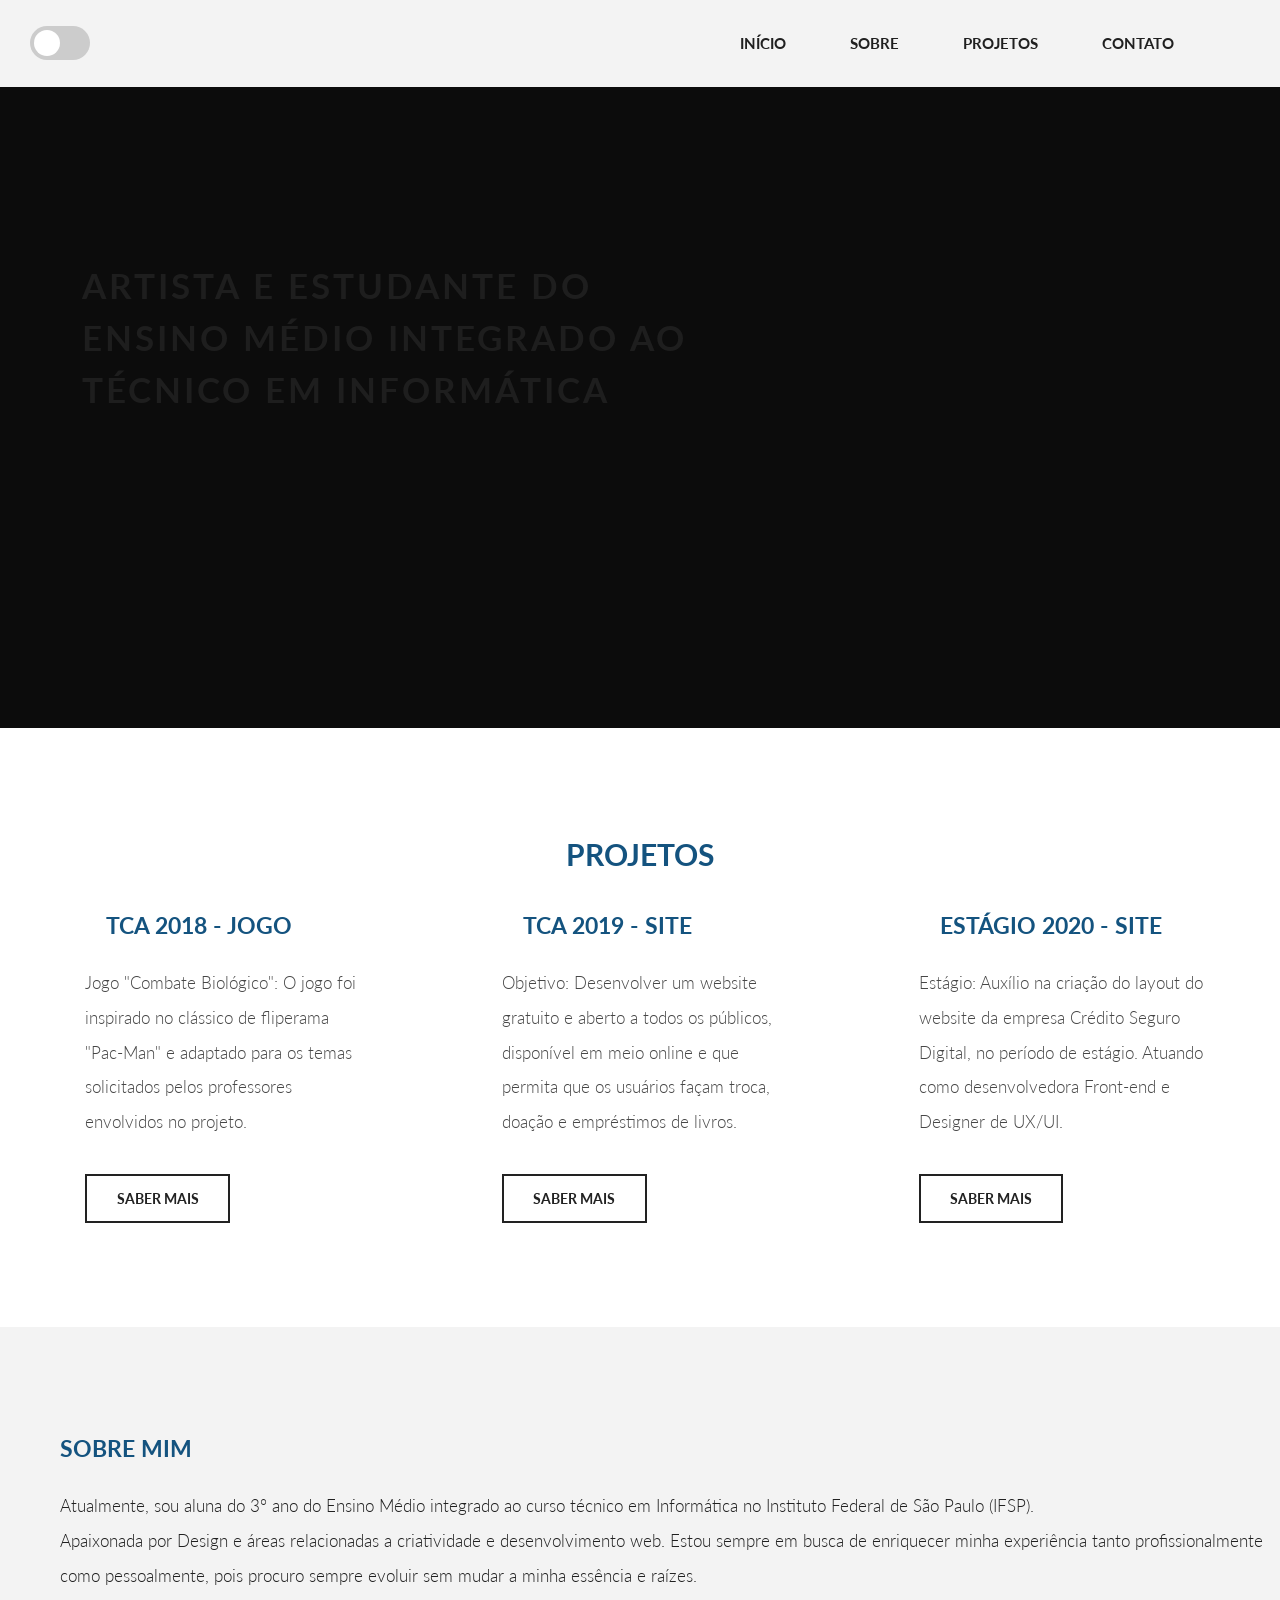
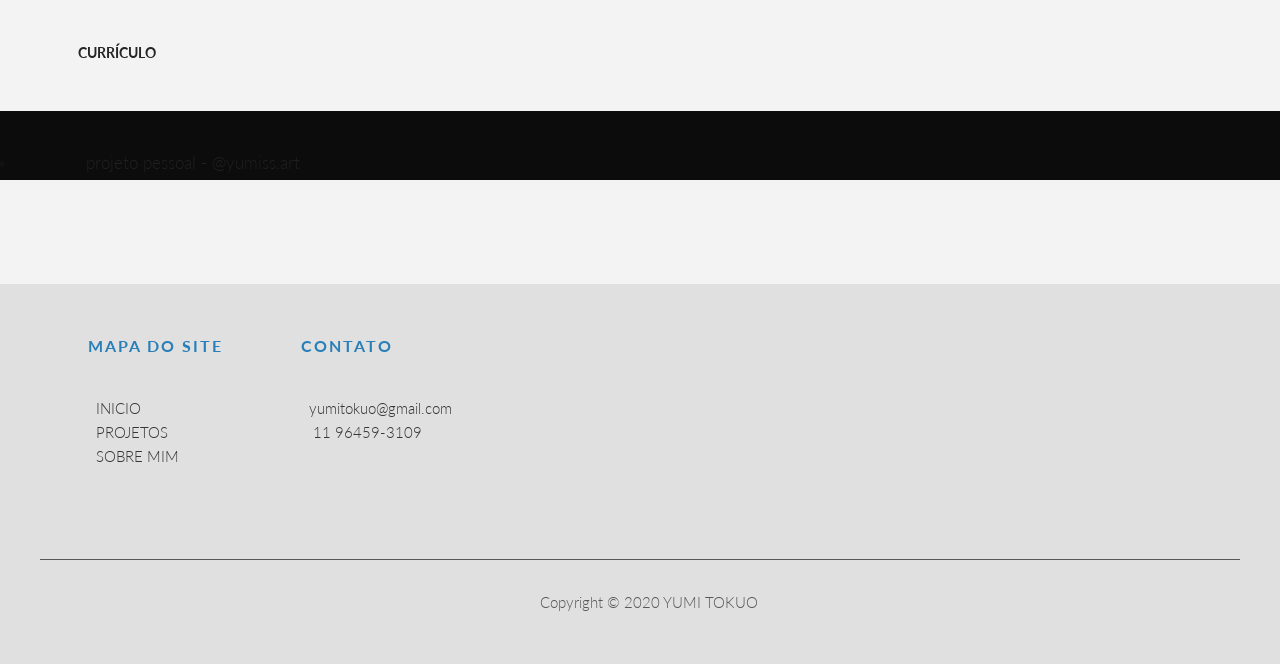
==== index.html @ c89ab657 "teste imagem" ====
<!DOCTYPE HTML>
<html lang>
	<head>
		<title>Projeto Pessoal - Yumi Scheiblich</title>
		<meta charset="utf-8" />
		<link rel="stylesheet" href="assets/css/main.css" />
	</head>

	<body>
		<header id="header">
			<div class="inner" >	
				<nav id="nav">
					<a class="page-scroll" href="index.html">Início</a>
					<a class="page-scroll" href="#sobremim">Sobre</a>
					<a class="page-scroll" href="#projetos">Projetos</a>
					<a class="page-scroll" href="#container">Contato</a>
					<label class="switch">
						<input type="checkbox" onclick="toggleTheme()">
						<span class="slider round"></span>
					</label>
				</nav>
			</div>
		</header>

		<a href="#menu" class="navPanelToggle"><span class="fa fa-bars"></span></a>

		<section id="banner" class="inner">
			<h1>ARTISTA E ESTUDANTE DO <br />
				ENSINO MÉDIO INTEGRADO AO<br />
				TÉCNICO EM INFORMÁTICA</h1> <br><br><br><br>
		</section>

		<section id="projetos">
			<h2> projetos </h2>
			<div class="inner">
				<article>
					<header>
						<h3>TCA 2018 - jogo</h3>
					</header>
					<p>Jogo "Combate Biológico": O jogo foi inspirado no clássico de fliperama "Pac-Man" e adaptado para os temas solicitados pelos professores envolvidos no projeto.</p>
					<ul class="actions">
						<li><a href="jogo.html" class="button alt">saber mais</a></li>
					</ul>
				</article>
				<article>
					<header>
						<h3>TCA 2019 - Site</h3>
					</header>
					<p>Objetivo: Desenvolver um website gratuito e aberto a todos os públicos, disponível em meio online e que permita que os usuários façam troca, doação e empréstimos de livros.</p>
					<ul class="actions">
						<li><a href="site_livro.html" class="button alt">saber mais</a></li>
					</ul>
				</article>
				<article>
					<header>
						<h3>Estágio 2020 - Site</h3>
					</header>
					<p>Estágio: Auxílio na criação do layout do website da empresa Crédito Seguro Digital, no período de estágio. Atuando como desenvolvedora Front-end e Designer de UX/UI. </p>
					<ul class="actions">
						<li><a href="site_estagio.html" class="button alt">saber mais</a></li>
					</ul>
				</article>
			</div>
		</section>

		<section id="sobremim">
			<header>
				<h3>sobre mim</h3>
			</header>
				<article class="alt">
				<p>Atualmente, sou aluna do 3° ano do Ensino Médio integrado ao curso técnico em Informática no Instituto Federal de São Paulo (IFSP).</br>
				Apaixonada por Design e áreas relacionadas a criatividade e desenvolvimento web. Estou sempre em busca de enriquecer minha experiência tanto profissionalmente como pessoalmente, pois procuro sempre evoluir sem mudar a minha essência e raízes. </p>
				<ul class="actions">
					<li><a href="assets/CV_Yumi _Tokuo.pdf" download="CV_Yumi_Tokuo.pdf" class="button icon fa-download" target="_blank">currículo</a></li>
				</ul>
				<ul id="yumiss"> <br>
				    <li><p>projeto pessoal - @yumiss.art</p></li>
				</ul>
			</article>
		</section>

		<footer class="site-footer">
			<nav class="container">
				<div class="row">	  
					<nav class="col-xs-6 col-md-3">
						<h6>mapa do site</h6>
						<ul class="footer-links">
							<li><a href="index.html">INICIO</a></li>
							<li><a href="index.html/#projetos">PROJETOS</a></li>
							<li><a href="index.html/#sobremim">SOBRE MIM</a></li>
						</ul>
					</nav>
					<nav class="col-xs-6 col-md-3">
						<h6>contato</h6>
						<ul class="footer-links">
							<li><a href="mailto:yumitokuo@gmail.com">yumitokuo@gmail.com</a></li>
							<li><p href="tel:+55-11-96459-3109" class="phone">11 96459-3109</p></li>
						</ul>
					</nav>
					<nav class="col-md-4 col-sm-6 col-xs-12">
							<ul class="social-icons">
							<li><a class="facebook" href="https://www.facebook.com/Bunnie.senpai"><i class="fa fa-facebook"></i></a></li> <br>
							<li><a class="twitter" href="https://twitter.com/fire_turtlee"><i class="fa fa-twitter"></i></a></li> <br>
							<li><a class="instagram" href="https://www.instagram.com/yubss/"><i class="fa fa-instagram"></i></a></li> <br>
							<li><a class="linkedin" href="https://www.linkedin.com/in/yumi-tokuo-a1303b1a1/"><i class="fa fa-linkedin"></i></a></li>  
							</ul>
					</nav>
				</div>
				<hr>
				<p class="copyright-text">Copyright &copy; 2020 YUMI TOKUO</p>
			</nav>
			</footer>
			<script src="assets/js/main.js"></script>
			<script src="assets/js/checkbox.js"></script>
    </body>
</html>
---- assets/css/main.css ----
@import url(font-awesome.min.css);
@import url("https://fonts.googleapis.com/css?family=Lato:300,400,700|Pacifico");

	html, body, div, span, h1, h2, h3, p, figure, figcaption, footer, header, menu, nav, section {
		margin: 0;
		padding: 0;
		border: 0;
		font-size: 100%;
		font: inherit;
		vertical-align: baseline;
	}

	body {
		line-height: 1;
	}

	body {
		-webkit-text-size-adjust: none;
	}

	.container {
		margin-left: auto;
		margin-right: auto;
	}

	.container.\37 5\25 {
		width: 60em;
	}

	.container.\35 0\25 {
		width: 40em;
	}

	.container.\32 5\25 {
		width: 20em;
	}

	.container {
		width: 80em;
	}

	.row {
		border-bottom: solid 1px transparent;
		-moz-box-sizing: border-box;
		-webkit-box-sizing: border-box;
		box-sizing: border-box;
	}

	.row > * {
		float: left;
		-moz-box-sizing: border-box;
		-webkit-box-sizing: border-box;
		box-sizing: border-box;
	}

	.row:after, .row:before {
		content: '';
		display: block;
		clear: both;
		height: 0;
	}

	.row.\30 \25 > * {
		padding: 0 0 0 0em;
	}

	.row.\30 \25 {
		margin: 0 0 -1px 0em;
	}

	.row.uniform.\30 \25 > * {
		padding: 0em 0 0 0em;
	}

	.row.uniform.\30 \25 {
		margin: 0em 0 -1px 0em;
	}

	.row > * {
		padding: 0 0 0 2em;
	}

	.row {
		margin: 0 0 -1px -2em;
	}

	.row.uniform > * {
		padding: 2em 0 0 2em;
	}

	.row.uniform {
		margin: -2em 0 -1px -2em;
	}

	.row.\32 00\25 > * {
		padding: 0 0 0 4em;
	}

	.row.\32 00\25 {
		margin: 0 0 -1px -4em;
	}

	.row.uniform.\32 00\25 > * {
		padding: 4em 0 0 4em;
	}

	.row.uniform.\32 00\25 {
		margin: -4em 0 -1px -4em;
	}

	.row.\31 50\25 > * {
		padding: 0 0 0 3em;
	}

	.row.\31 50\25 {
		margin: 0 0 -1px -3em;
	}

	.row.uniform.\31 50\25 > * {
		padding: 3em 0 0 3em;
	}

	.row.uniform.\31 50\25 {
		margin: -3em 0 -1px -3em;
	}

	.row.\35 0\25 > * {
		padding: 0 0 0 1em;
	}

	.row.\35 0\25 {
		margin: 0 0 -1px -1em;
	}

	.row.uniform.\35 0\25 > * {
		padding: 1em 0 0 1em;
	}

	.row.uniform.\35 0\25 {
		margin: -1em 0 -1px -1em;
	}

	.row.\32 5\25 > * {
		padding: 0 0 0 0.5em;
	}

	.row.\32 5\25 {
		margin: 0 0 -1px -0.5em;
	}

	.row.uniform.\32 5\25 > * {
		padding: 0.5em 0 0 0.5em;
	}

	.row.uniform.\32 5\25 {
		margin: -0.5em 0 -1px -0.5em;
	}

	body {
		background: #fff;
	}

	body {
		background-color: #fff;
		color: #111111;
	}

	body, input, select, textarea {
		font-family: "Lato", sans-serif;
		font-size: 15pt;
		font-weight: 300;
		line-height: 2;
	}

		@media screen and (max-width: 1680px) {

			body, input, select, textarea {
				font-size: 13pt;
			}

		}

	a {
		-moz-transition: color 0.2s ease-in-out;
		-webkit-transition: color 0.2s ease-in-out;
		-ms-transition: color 0.2s ease-in-out;
		transition: color 0.2s ease-in-out;
		text-decoration: none;
	}

		a:hover {
			text-decoration: underline;
		}

	p {
		margin: 0 0 2em 0;
		margin-left: 3%;
	}

	h1, h2, h3 {
		font-weight: 700;
		line-height: 1.5;
		margin: 0 0 1em 0;
		text-transform: uppercase;
	}

		h1 a, h2 a, h3 a {
			color: inherit;
			text-decoration: none;
		}

	h1 {
		font-size: 2em;
		margin: 0 0 0.25em 0;
	}

	h2 {
		font-size: 1.75em;
		text-align: center;
	}

	h3 {
		font-size: 1.35em;
		margin-left: 10%;
	}

	hr {
		border: 0;
		border-bottom: solid 1px;
		margin: 2em 0;
	}

		hr.major {
			margin: 3em 0;
		}

	h1{
		color: rgba(31, 31, 31, 0.979);
	}

	h2, h3{
		color: rgba(15, 80, 124, 0.979);
	}

	.switch {
		position: fixed;
		display: inline-block;
		width: 60px;
		height: 34px;
		cursor: default;
		left: 30px;
		margin-top: 26px;
		line-height: 5em;
		text-align: right;
		top: 0;
		z-index: 10001;
	  }
	  
	  .switch input { 
		opacity: 0;
		width: 0;
		height: 0;
	  }
	  
	  .slider {
		position: absolute;
		cursor: pointer;
		top: 0;
		left: 0;
		right: 0;
		bottom: 0;
		background-color: #ccc;
		-webkit-transition: .4s;
		transition: .4s;
	  }
	  
	  .slider:before {
		position: absolute;
		content: "";
		height: 26px;
		width: 26px;
		left: 4px;
		bottom: 4px;
		background-color: white;
		-webkit-transition: .4s;
		transition: .4s;
	  }
	  
	  input:checked + .slider {
		background-color: #2f4252!important;
	  }
	  
	  input:focus + .slider {
		box-shadow: 0 0 1px #2f4252!important;
	  }
	  
	  input:checked + .slider:before {
		-webkit-transform: translateX(26px);
		-ms-transform: translateX(26px);
		transform: translateX(26px);
	  }
	  
	  /* Rounded sliders */
	  .slider.round {
		border-radius: 34px;
	  }
	  
	  .slider.round:before {
		border-radius: 50%;
	  }

	input[type="submit"],
	input[type="reset"],
	input[type="button"],
	button,
	.button {
		-moz-appearance: none;
		-webkit-appearance: none;
		-ms-appearance: none;
		appearance: none;
		-moz-transition: background-color 0.2s ease-in-out, color 0.2s ease-in-out;
		-webkit-transition: background-color 0.2s ease-in-out, color 0.2s ease-in-out;
		-ms-transition: background-color 0.2s ease-in-out, color 0.2s ease-in-out;
		transition: background-color 0.2s ease-in-out, color 0.2s ease-in-out;
		border-radius: 0;
		border: 0;
		cursor: pointer;
		display: inline-block;
		font-size: .8em;
		font-weight: 700;
		height: 3.5em;
		line-height: 3.65em;
		padding: 0 2.25em;
		text-align: center;
		text-decoration: none;
		text-transform: uppercase;
		white-space: nowrap;
	}

	input[type="submit"],
	input[type="reset"],
	input[type="button"],
	button,
	.button {
		background-color: #f3f3f3;
		color: #252525 !important;
	}

		input[type="submit"].alt,
		input[type="reset"].alt,
		input[type="button"].alt,
		button.alt,
		.button.alt {
			background-color: transparent;
			box-shadow: inset 0 0 0 2px #222222;
			color: #222222 !important;
		}

	.icon {
		text-decoration: none;
		border-bottom: none;
		position: relative;
		margin-left: 3%;
	}

		.icon:before {
			-moz-osx-font-smoothing: grayscale;
			-webkit-font-smoothing: antialiased;
			font-family: FontAwesome;
			font-style: normal;
			font-weight: normal;
			text-transform: none !important;
		}

		.icon > .label {
			display: none;
		}

	.image {
		border-radius: 0;
		border: 0;
		display: inline-block;
		position: relative;
	}

		.image img {
			border-radius: 0;
			display: block;
		}

		.image.fit {
			display: block;
			margin: 0 0 2em 0;
			width: 100%;
		}

			.image.fit img {
				width: 100%;
			}

		.image.main {
			display: block;
			margin: 0 0 3em 0;
			width: 100%;
		}

			.image.main img {
				width: 100%;
			}

	ul {
		list-style: disc;
		margin: 0 0 2em 0;
		padding-left: 1em;
	}

		ul li {
			padding-left: 0.5em;
		}

		ul.icons {
			cursor: default;
			list-style: none;
			padding-left: 0;
		}

		ul.actions {
			cursor: default;
			list-style: none;
			padding-left: 0;
		}

	section .inner {
		max-width: 65em;
		width: calc(100% - 6em);
		margin: 0 auto;
	}

	body {
		position: relative;
		padding-top: 5em;
	}

	#header {
		background: #f3f3f3;
		cursor: default;
		height: 5em;
		left: 0;
		line-height: 5em;
		position: fixed;
		text-align: right;
		top: 0;
		width: 100%;
		z-index: 10001;
	}

		#header .inner {
			max-width: 65em;
			width: calc(100% - 6em);
			margin: 0 auto;
			position: relative;
		}

		#header a {
			-moz-transition: color 0.2s ease-in-out;
			-webkit-transition: color 0.2s ease-in-out;
			-ms-transition: color 0.2s ease-in-out;
			transition: color 0.2s ease-in-out;
			display: inline-block;
			padding: 0 2em;
			color: #202020;
			text-decoration: none;
			text-transform: uppercase;
			font-weight: 700;
			font-size: .85em;
		}

			#header a:hover {
				color: rgba(36, 124, 184, 0.979);
			}

			#header a:last-child {
				padding-right: 0em;
			}

	.navPanelToggle {
		position: fixed;
		text-decoration: none;
		height: 4em;
		right: 3em;
		top: .75em;
		width: 4em;
		display: none;
		z-index: 10002;
	}

	#navPanel {
		-moz-transform: translatex(20em);
		-webkit-transform: translatex(20em);
		-ms-transform: translatex(20em);
		transform: translatex(20em);
		-moz-transition: -moz-transform 0.2s ease-in-out, visibility 0.2s ease-in-out;
		-webkit-transition: -webkit-transform 0.2s ease-in-out, visibility 0.2s ease-in-out;
		-ms-transition: -ms-transform 0.2s ease-in-out, visibility 0.2s ease-in-out;
		transition: transform 0.2s ease-in-out, visibility 0.2s ease-in-out;
		-webkit-overflow-scrolling: touch;
		visibility: hidden;
		overflow-y: auto;
		position: fixed;
		right: 0;
		top: 0;
		background: #1c1c1c;
		color: #fff;
		height: 100%;
		max-width: 80%;
		width: 20em;
		padding: 1.5em;
		text-transform: uppercase;
		z-index: 10003;
		display: none;
	}

	#banner {
		background-image: url("../../images/banner.png");
		background-color: #0c0c0c;
		background-size: cover;
		background-repeat: no-repeat;
		text-align: left;
		position: relative;
	}

		#banner h1 {
			font-size: 2em;
			margin: 0 0 1em 0;
			padding: 0;
			letter-spacing: 3px;
			font-weight: 700;
			margin-left: 82px;
		}

			#banner h1 span {
				font-weight: 400;
			}

		body.is-loading #banner:after {
			opacity: 1;
		}

		@media screen and (max-width: 1680px) {

			#banner {
				padding: 10em 0 8em 0;
			}

		}

	#main {
		padding: 4em 0 2em 0;
	}

	#one {
		padding: 6em 0 4em 0;
	}

	#sobremim {
		padding: 6em 0 4em 0;
		background:  #f3f3f3;
		background: -moz-linear-gradient(left, #f3f3f3 0%, #f3f3f3 50%, #f3f3f3 0%, #f3f3f3 100%);
		background: -webkit-linear-gradient(left, #f3f3f3 0%, #f3f3f3 50%, #f3f3f3 0%, #f3f3f3 100%);
		background: linear-gradient(to right, #f3f3f3 0%, #f3f3f3 50%, #f3f3f3 0%, #f3f3f3 100%);
		filter: progid:DXImageTransform.Microsoft.gradient( startColorstr='#f3f3f3', endColorstr='#f3f3f3',GradientType=1 );
	}

		#sobremim .inner {
			display: -ms-flexbox;
			display: -moz-flex;
			display: -webkit-flex;
			display: -ms-flex;
			display: flex;
			-moz-flex-direction: row;
			-webkit-flex-direction: row;
			-ms-flex-direction: row;
			flex-direction: row;
		}

		#sobremim h3{
			margin-left: 60px;
		}

			#sobremim .inner article {
				width: 50%;
			}

				#sobremim .inner article:first-child {
					padding-right: 6em;
				}

				#sobremim .inner article:last-child {
					padding-left: 6em;
				}

				#sobremim .inner {
					-moz-flex-direction: column;
					-webkit-flex-direction: column;
					-ms-flex-direction: column;
					flex-direction: column;
				}

					#sobremim .inner article {
						width: 100%;
					}

					#yumiss{
						background-image: url("../../images/yumissart.png");
						background-color: #0c0c0c;
					}

					#sobremim p{
						margin-left: 60px;
						color: #202020;
					}

						#sobremim .inner article:first-child {
							padding-right: 0;
							padding-bottom: 2em;
						}

						#sobremim .inner article:last-child {
							padding-left: 0;
							padding-top: 2em;
						}

	#projetos {
		padding: 6em 0 4em 0;
	}

		#projetos .inner {
			display: -ms-flexbox;
			display: -moz-flex;
			display: -webkit-flex;
			display: -ms-flex;
			display: flex;
			-moz-flex-direction: row;
			-webkit-flex-direction: row;
			-ms-flex-direction: row;
			flex-direction: row;
			-moz-justify-content: space-between;
			-webkit-justify-content: space-between;
			-ms-justify-content: space-between;
			justify-content: space-between;
			-ms-flex-pack: justify;
		}

			#projetos .inner article {
				width: 26%;
				display: block;
			}

				#projetos .inner article p {
					color: #474747;
				}

				#projetos .inner article .icon {
					color: #b3b3b3;
					font-size: 3em;
				}

.site-footer
{
  background-color: #e0e0e0;
  padding:45px 0 20px;
  font-size:15px;
  line-height:24px;
  color:#585858;
}
.site-footer hr.small
{
  margin:20px 0
}
.site-footer h6
{
  color:rgba(36, 124, 184, 0.979);
  font-size:16px;
  text-transform:uppercase;
  margin-top:5px;
  margin-left: 48px;
  letter-spacing:2px
}
.site-footer a
{
  color:#737373;
}
.footer-links
{
  padding-left:0;
  list-style:none
}
.footer-links li
{
  display:block;
  margin-left: 48px;
}
.footer-links a
{
  color:#363636;
}
.footer-links a:hover{
  color:rgba(36, 124, 184, 0.979);
}
.footer-links p
{
  color:#363636;
}
.footer-links a:hover{
	color:rgba(36, 124, 184, 0.979);
  }

.site-footer .social-icons a
{
  width:40px;
  height:40px;
  line-height:40px;
  position: right;
  margin-left:6px;
  margin-right:0;
  border-radius:100%;
  background-color:#e0e0e0;
}
.copyright-text
{
  margin-left: 500px;
}

.social-icons
{
  padding-left: 700px;
  margin-bottom:0;
  list-style:none
}
.social-icons li
{
  display:inline-block;
  margin-bottom:4px
}
.social-icons a{
  background-color: #e0e0e0;
  color:#535353;
  font-size:16px;
  display:inline-block;
  line-height:44px;
  width:44px;
  height:44px;
  text-align:center;
  margin-right:8px;
  border-radius:100%;
  -webkit-transition:all .2s linear;
  -o-transition:all .2s linear;
  transition:all .2s linear
}
.social-icons a.facebook:hover
{
  background-color: rgba(49, 138, 197, 0.979);
}
.social-icons a.twitter:hover
{
  background-color: rgba(49, 138, 197, 0.979);
}
.social-icons a.instagram:hover
{
  background-color: rgba(49, 138, 197, 0.979);
}
.social-icons a.linkedin:hover
{
  background-color: rgba(49, 138, 197, 0.979);
}
.foto_sem_mouse{
	width: 523;
	height: 294;
	transition: 0.3s;
}
.foto_com_mouse{
	width: 700;
	height: 450;
	transition: 0.3s;
}

#jogo p{
	color:#111111;
}

#site p{
	color:#111111;
}

#estagio p{
	color:#111111;
}
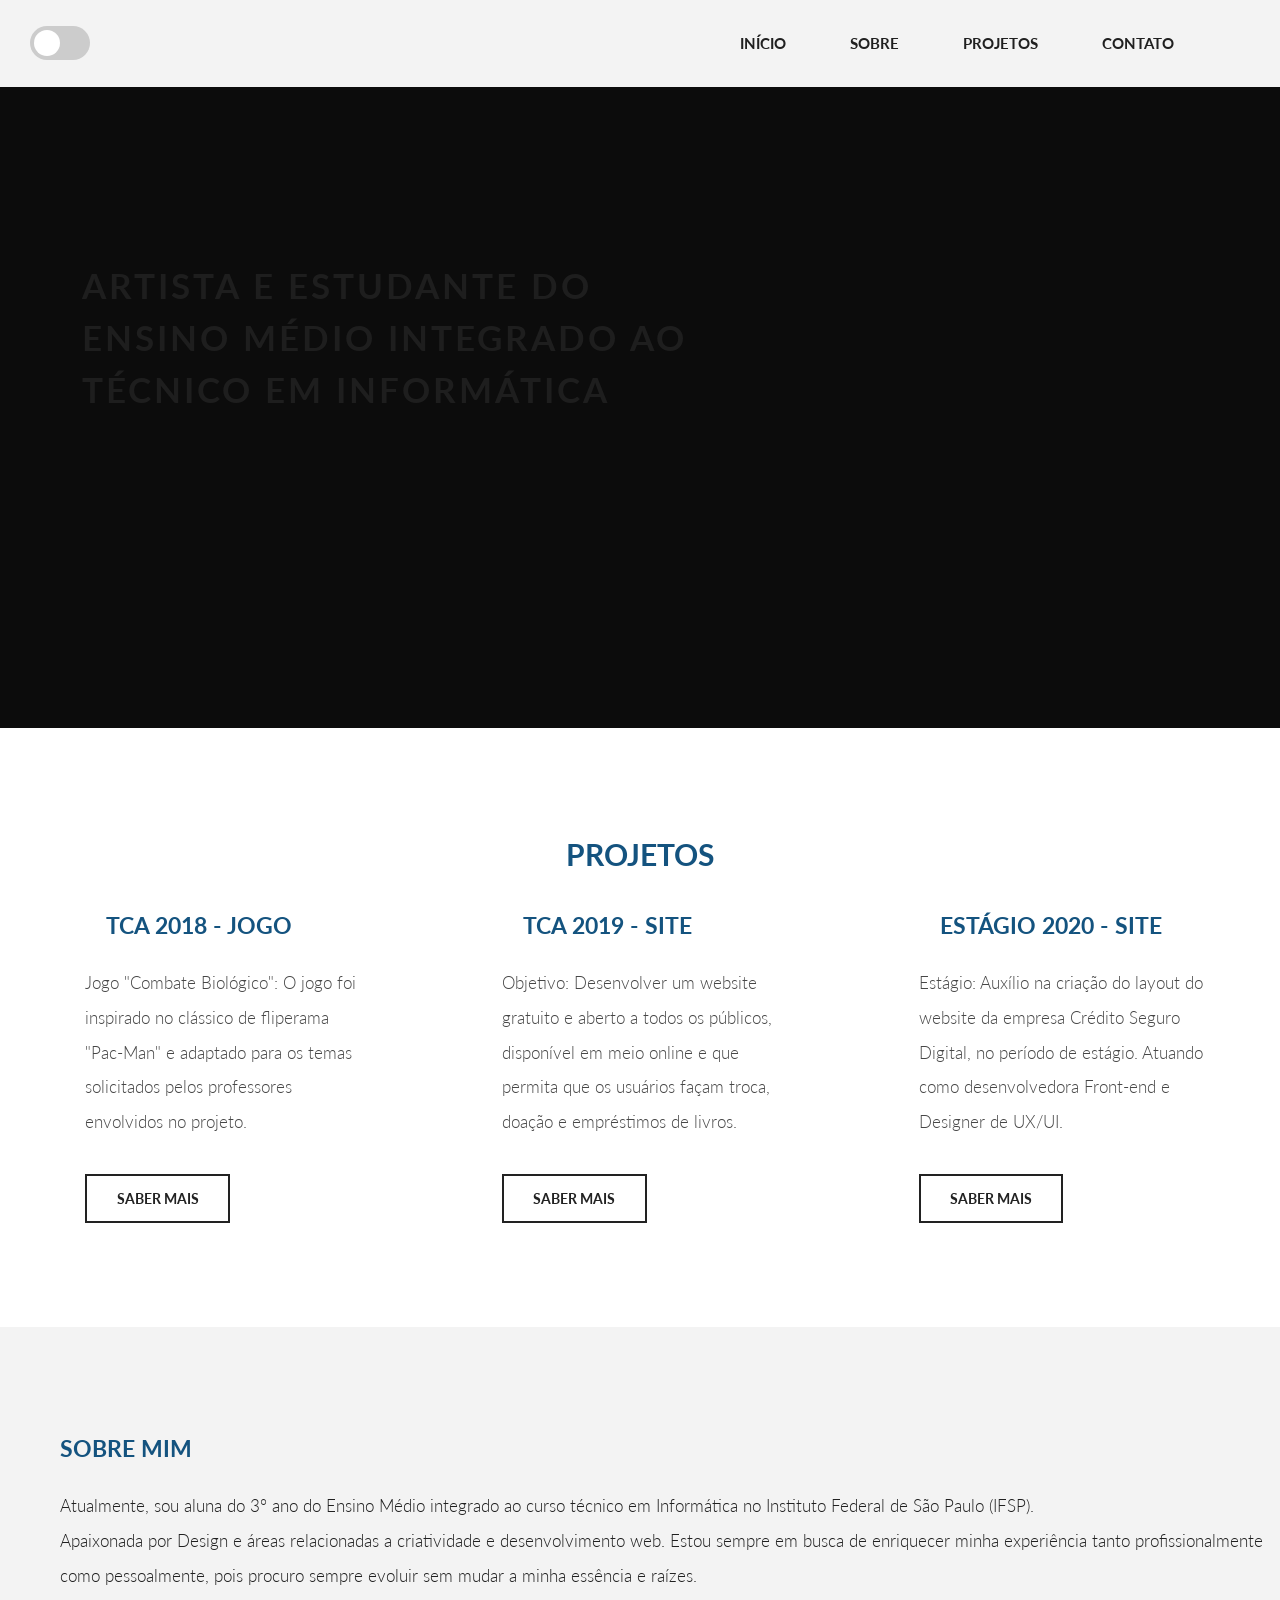
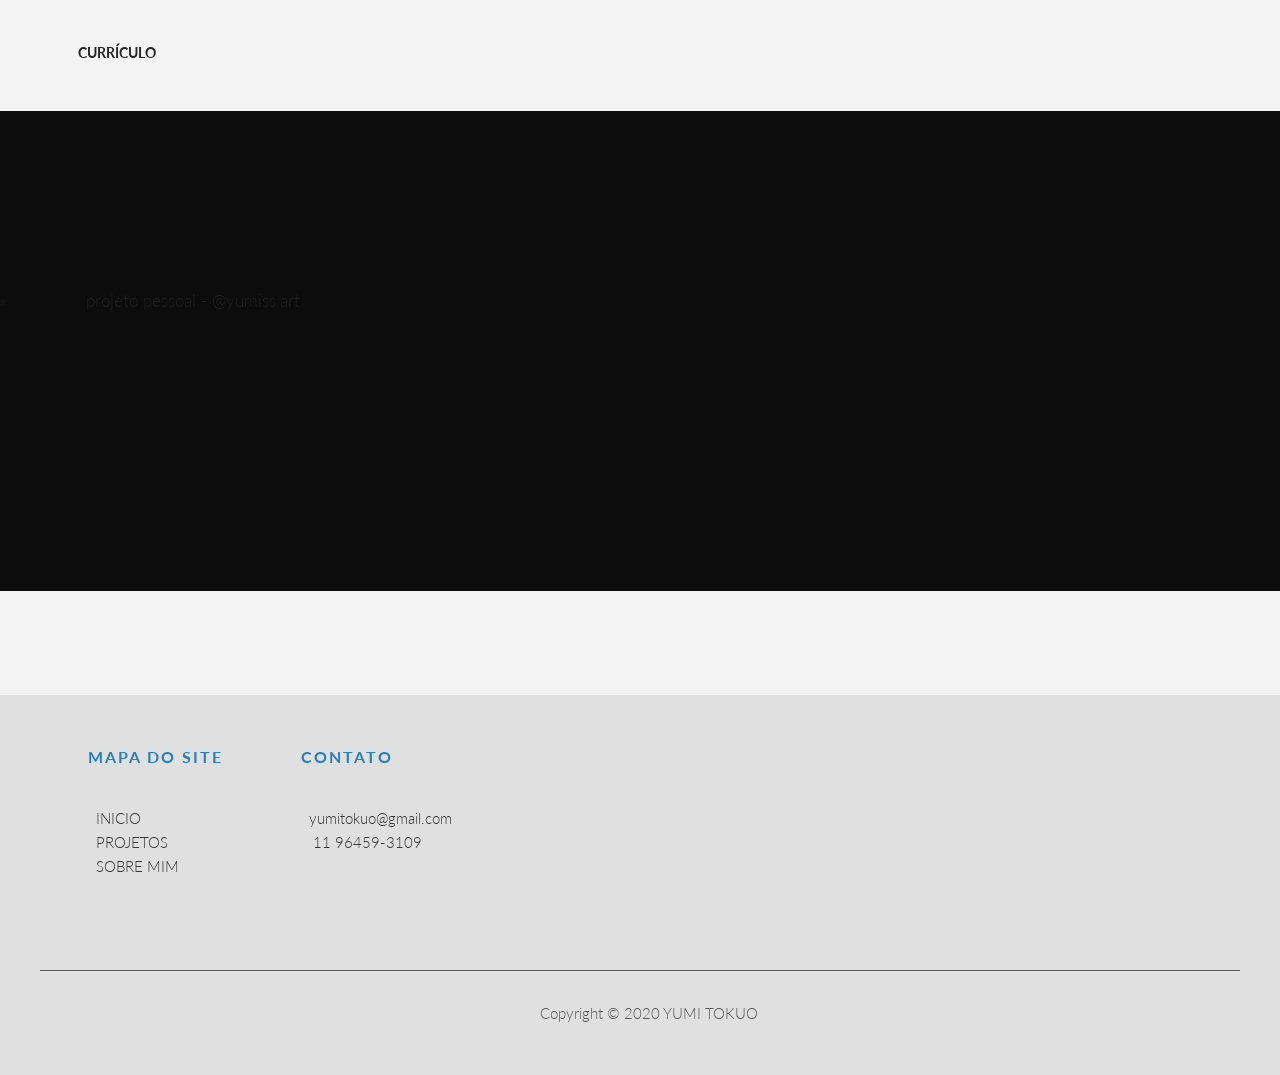
==== commit 7fb2daac: "teste" ====
--- a/index.html
+++ b/index.html
@@ -73,7 +73,7 @@
 				<ul class="actions">
 					<li><a href="assets/CV_Yumi _Tokuo.pdf" download="CV_Yumi_Tokuo.pdf" class="button icon fa-download" target="_blank">currículo</a></li>
 				</ul>
-				<ul id="yumiss"> <br>
+				<ul id="yumiss"> <br> <br> <br> <br> <br>
 				    <li><p>projeto pessoal - @yumiss.art</p></li>
 				</ul>
 			</article>
--- a/assets/css/main.css
+++ b/assets/css/main.css
@@ -613,6 +613,8 @@
 					#yumiss{
 						background-image: url("../../images/yumissart.png");
 						background-color: #0c0c0c;
+						width: 1355px;
+					    height: 480px;
 					}
 
 					#sobremim p{
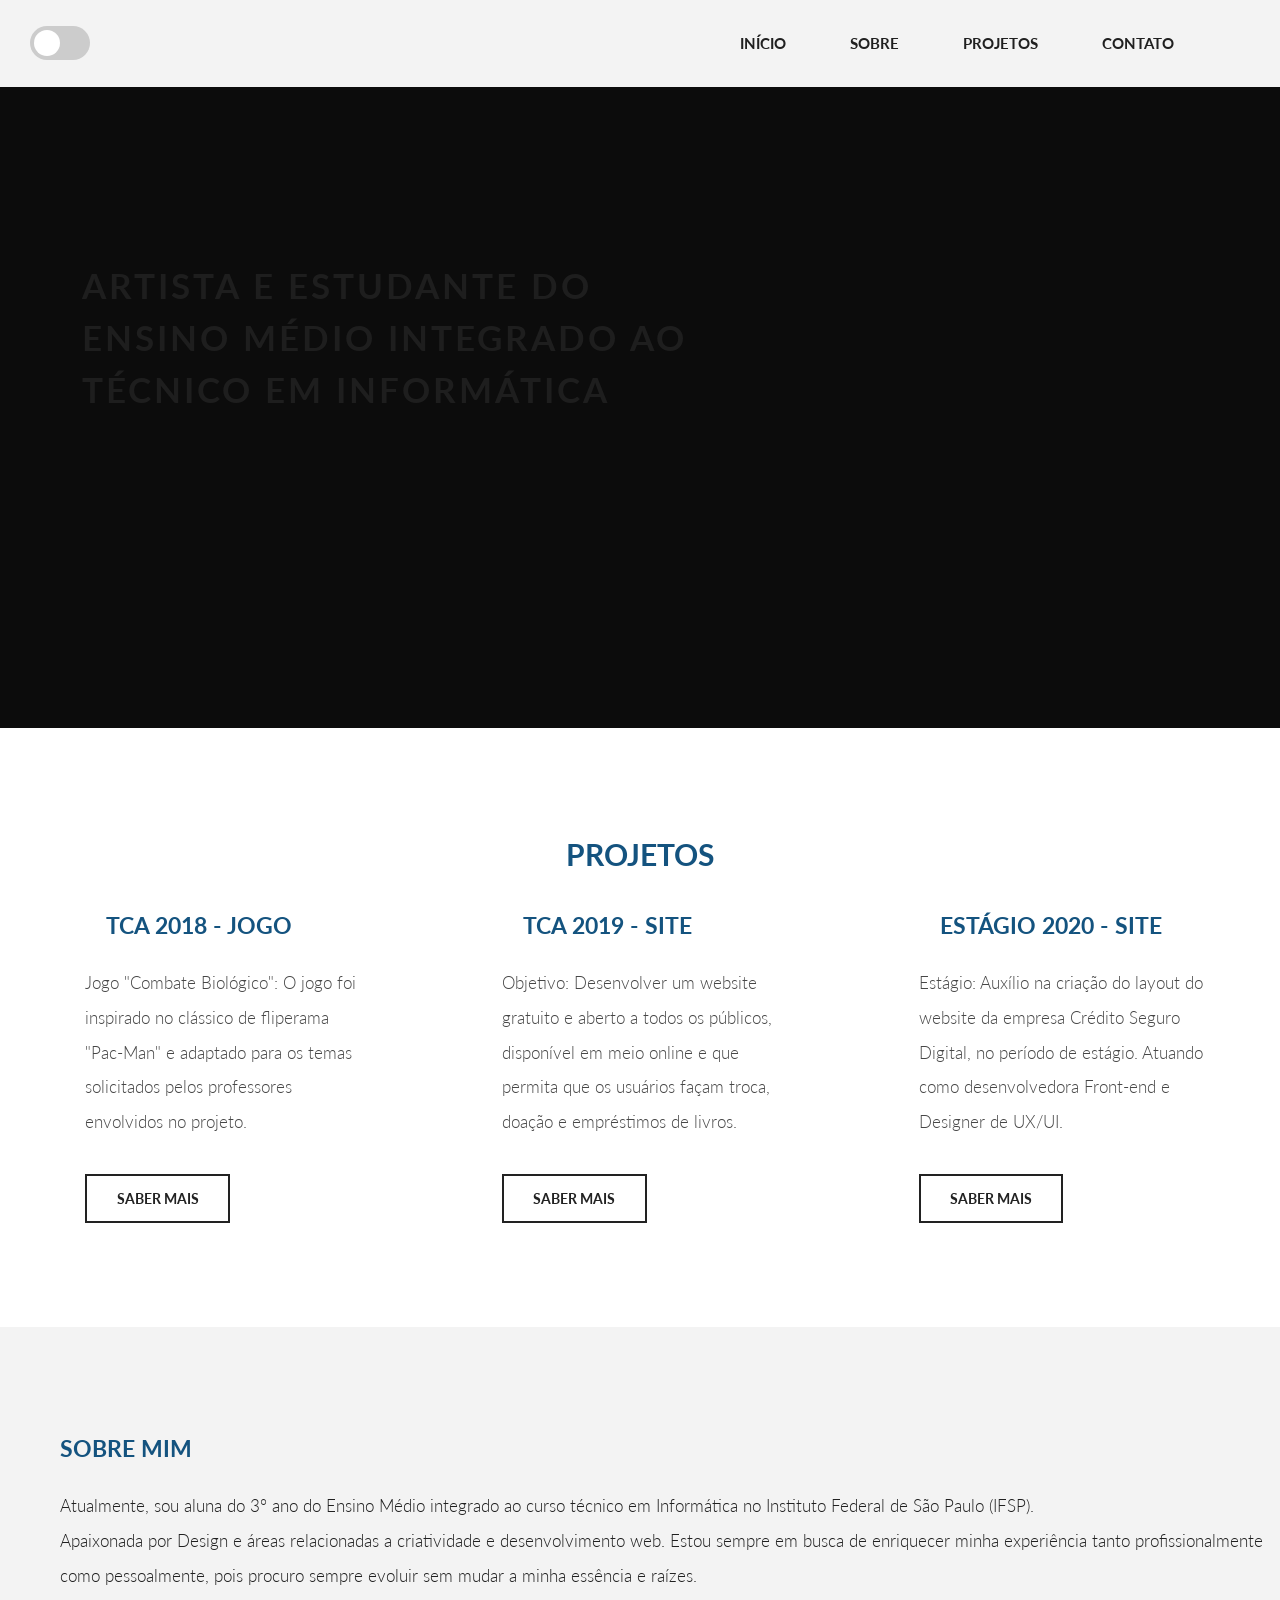
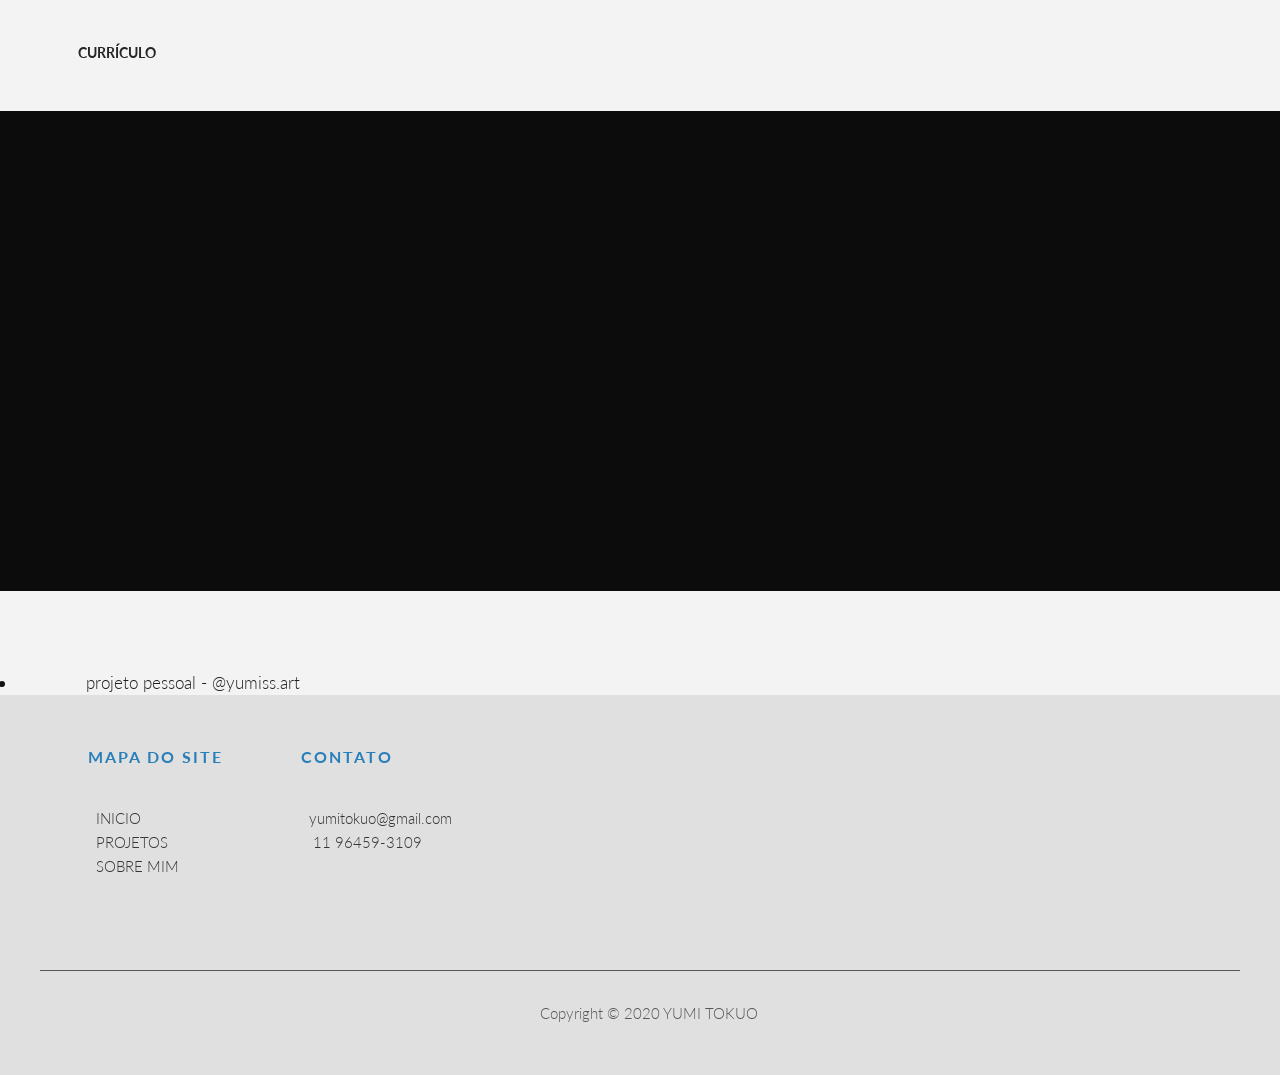
==== commit cab72b87: "br" ====
--- a/index.html
+++ b/index.html
@@ -73,7 +73,7 @@
 				<ul class="actions">
 					<li><a href="assets/CV_Yumi _Tokuo.pdf" download="CV_Yumi_Tokuo.pdf" class="button icon fa-download" target="_blank">currículo</a></li>
 				</ul>
-				<ul id="yumiss"> <br> <br> <br> <br> <br>
+				<ul id="yumiss"> <br><br><br><br><br><br><br><br><br><br><br><br><br><br><br><br>
 				    <li><p>projeto pessoal - @yumiss.art</p></li>
 				</ul>
 			</article>
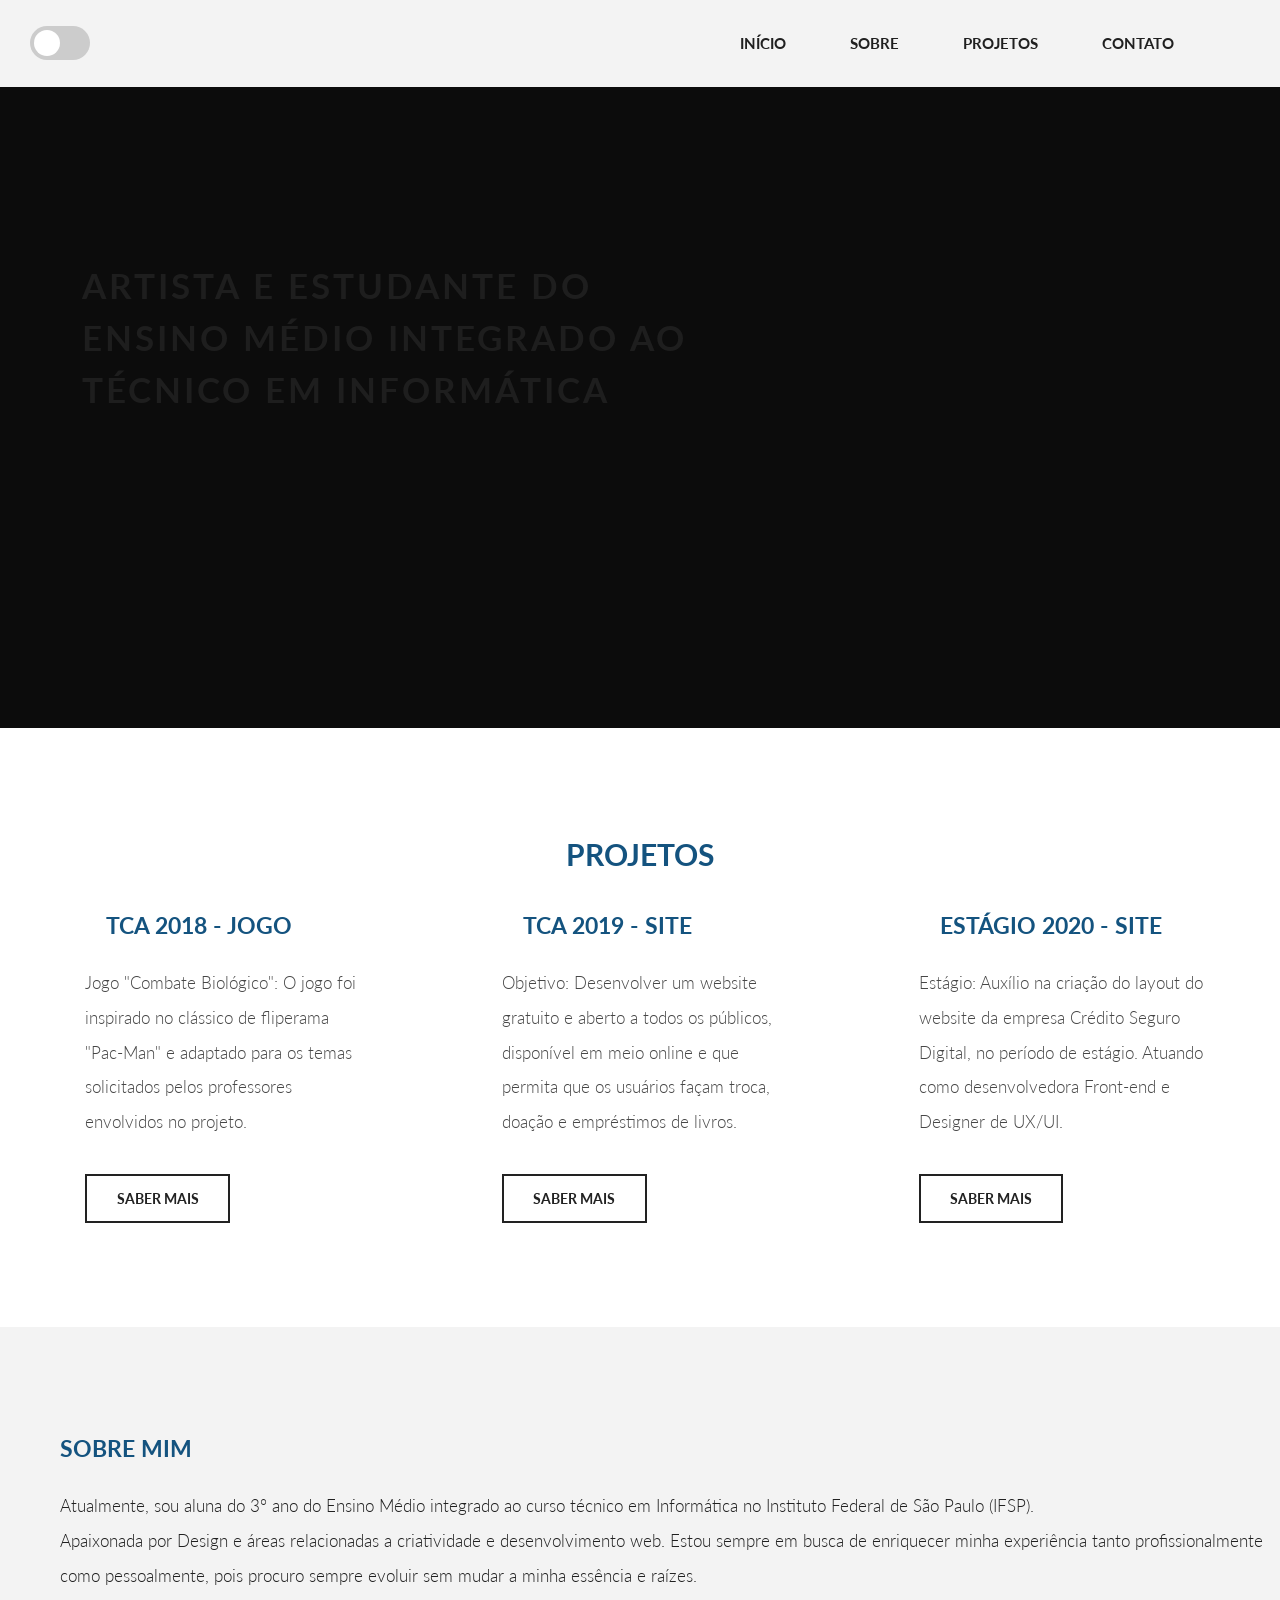
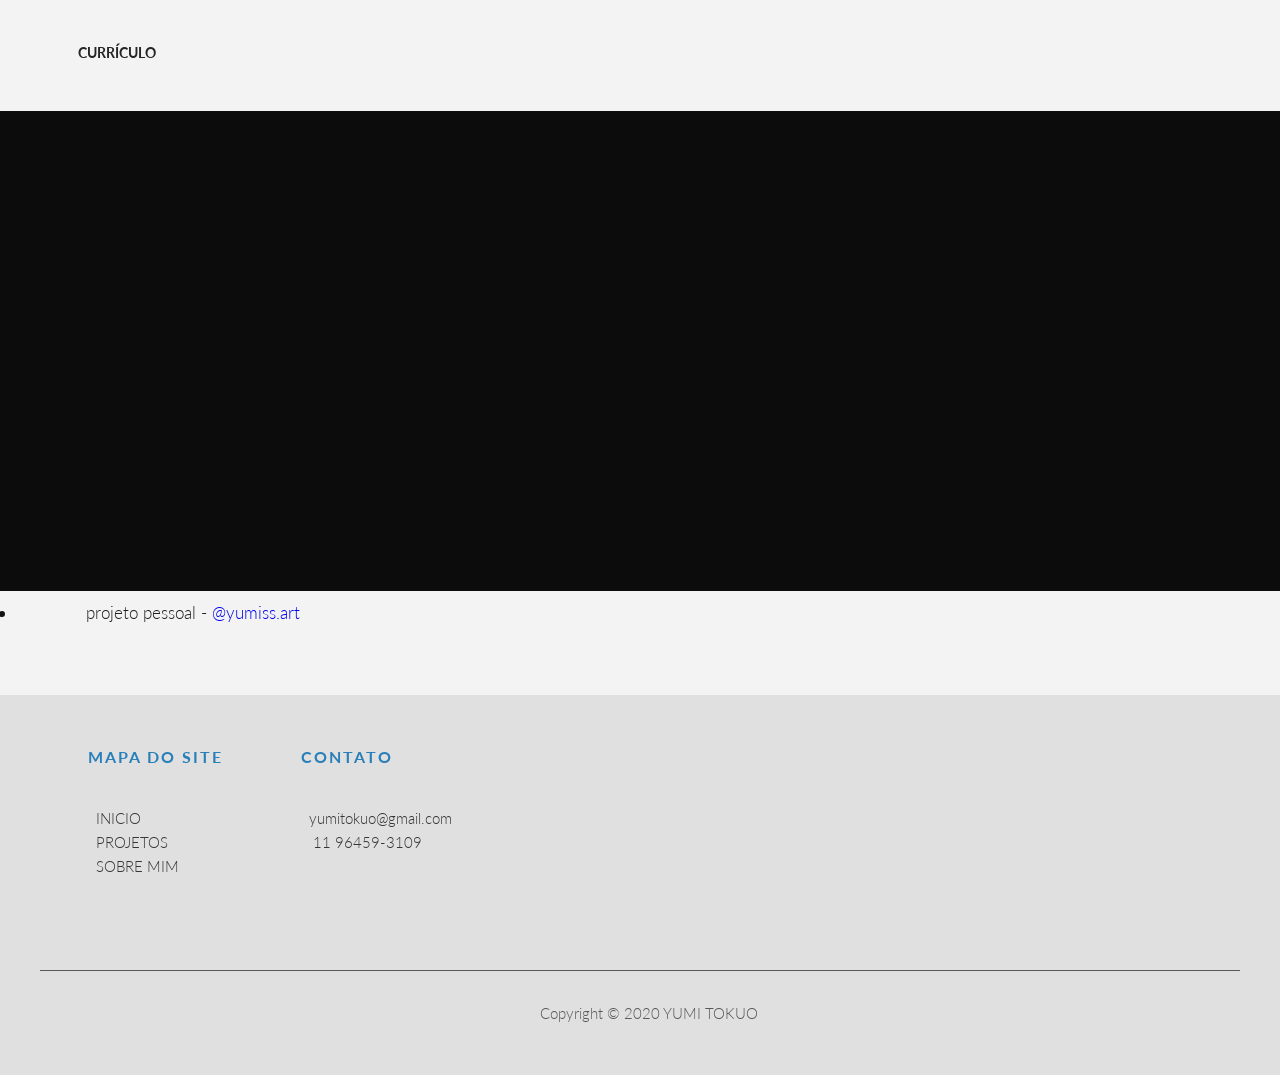
==== commit eb9467f4: "link" ====
--- a/index.html
+++ b/index.html
@@ -73,8 +73,8 @@
 				<ul class="actions">
 					<li><a href="assets/CV_Yumi _Tokuo.pdf" download="CV_Yumi_Tokuo.pdf" class="button icon fa-download" target="_blank">currículo</a></li>
 				</ul>
-				<ul id="yumiss"> <br><br><br><br><br><br><br><br><br><br><br><br><br><br><br><br>
-				    <li><p>projeto pessoal - @yumiss.art</p></li>
+				<ul id="yumiss"> <br><br><br><br><br><br><br><br><br><br><br><br><br><br>
+				    <li><p>projeto pessoal - <a href="https://www.instagram.com/yumiss.art/">@yumiss.art</a></p></li>
 				</ul>
 			</article>
 		</section>
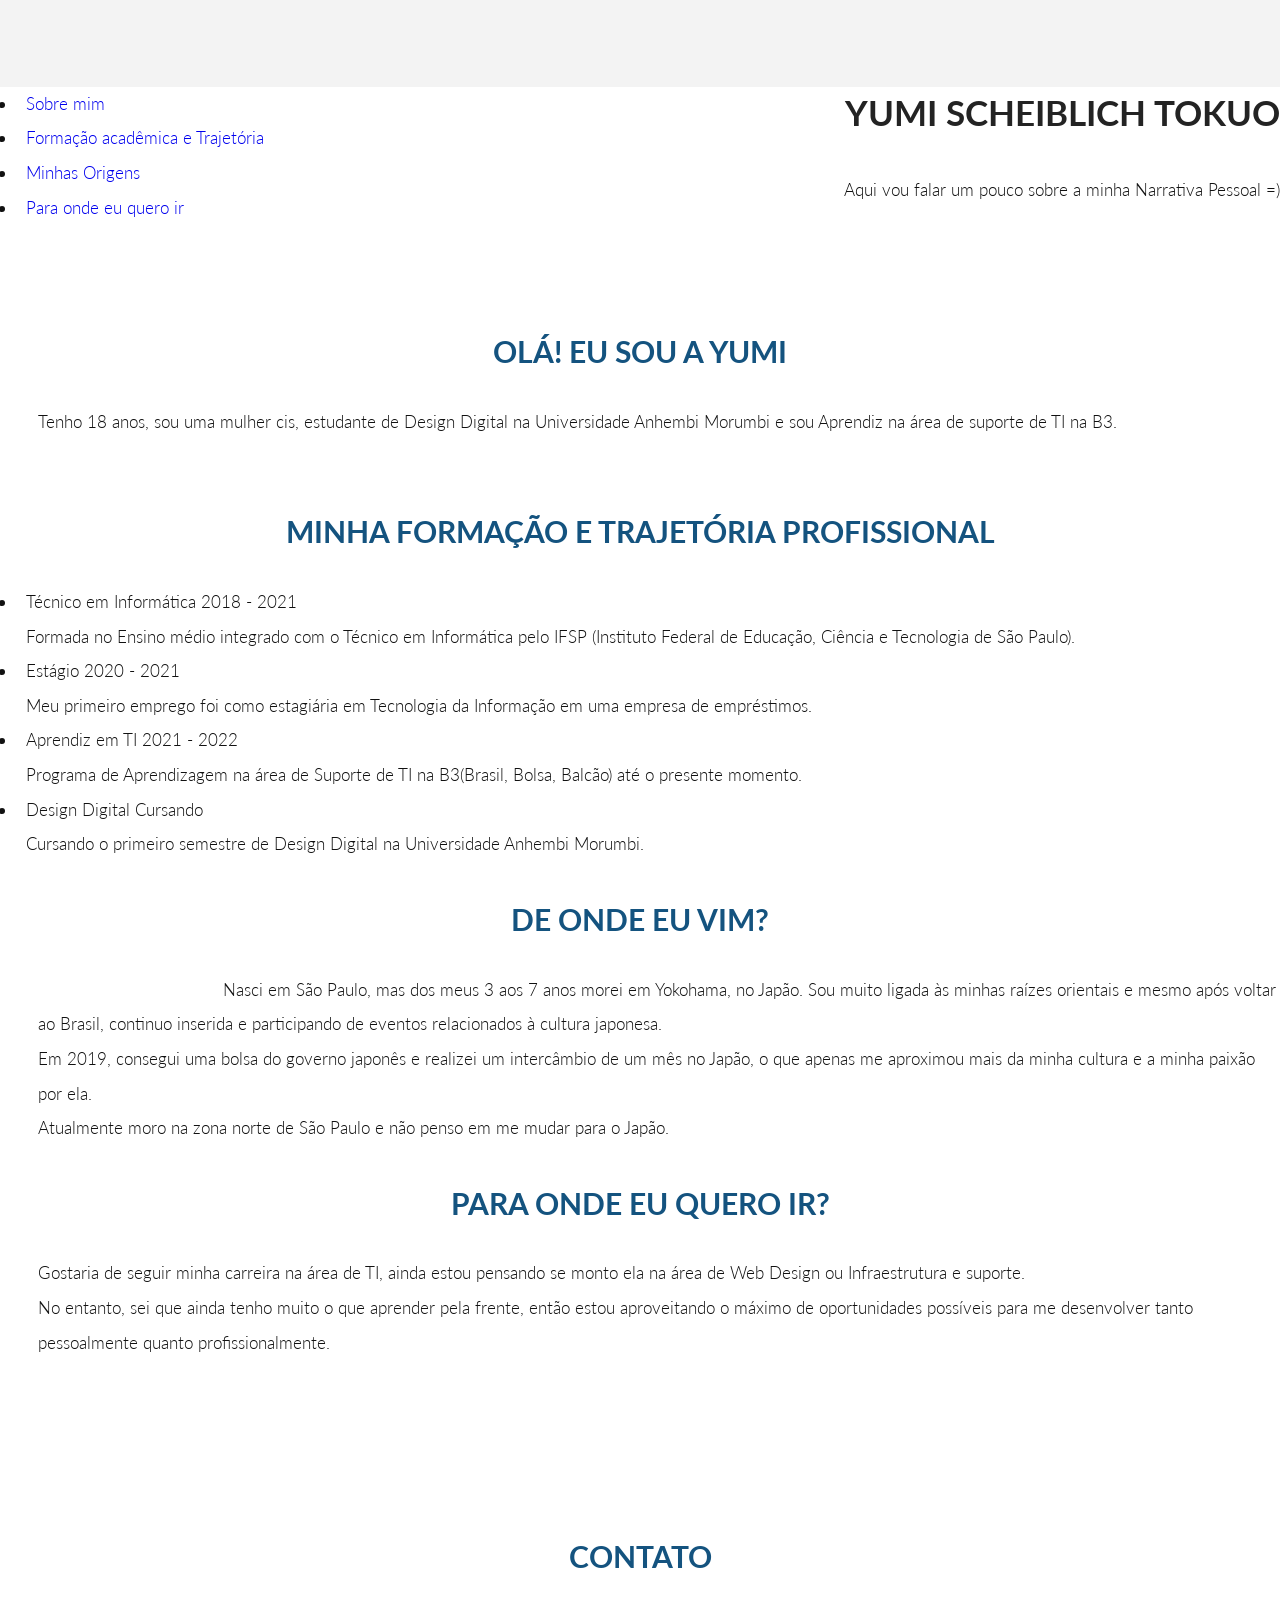
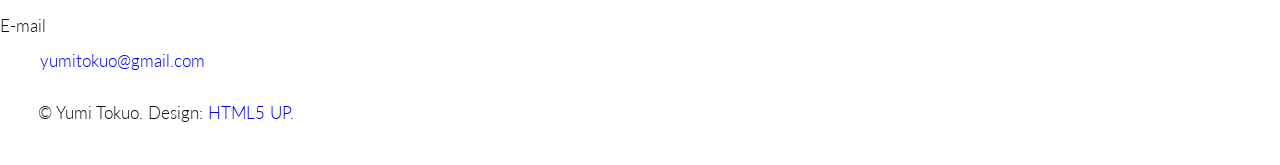
==== commit 0c2d15ad: "teste" ====
--- a/index.html
+++ b/index.html
@@ -1,116 +1,151 @@
 <!DOCTYPE HTML>
-<html lang>
+<html>
 	<head>
-		<title>Projeto Pessoal - Yumi Scheiblich</title>
+		<title>Yumi Tokuo</title>
 		<meta charset="utf-8" />
+		<meta name="viewport" content="width=device-width, initial-scale=1, user-scalable=no" />
 		<link rel="stylesheet" href="assets/css/main.css" />
+		<noscript><link rel="stylesheet" href="assets/css/noscript.css" /></noscript>
+		<link href='https://fonts.googleapis.com/css?family=Open+Sans:400,300,300italic,400italic,600,600italic,700,700italic' rel='stylesheet' type='text/css'>
 	</head>
+	<body class="is-preload">
 
-	<body>
-		<header id="header">
-			<div class="inner" >	
-				<nav id="nav">
-					<a class="page-scroll" href="index.html">Início</a>
-					<a class="page-scroll" href="#sobremim">Sobre</a>
-					<a class="page-scroll" href="#projetos">Projetos</a>
-					<a class="page-scroll" href="#container">Contato</a>
-					<label class="switch">
-						<input type="checkbox" onclick="toggleTheme()">
-						<span class="slider round"></span>
-					</label>
-				</nav>
-			</div>
-		</header>
+		<!-- Wrapper -->
+			<div id="wrapper">
 
-		<a href="#menu" class="navPanelToggle"><span class="fa fa-bars"></span></a>
+				<!-- Header -->
+					<header id="header" class="alt">
+						<span class="logo"><img src="images/logo.svg" alt="" /></span>
+						<h1>Yumi Scheiblich Tokuo</h1>
+						<p>Aqui vou falar um pouco sobre a minha Narrativa Pessoal =)</p>
+					</header>
 
-		<section id="banner" class="inner">
-			<h1>ARTISTA E ESTUDANTE DO <br />
-				ENSINO MÉDIO INTEGRADO AO<br />
-				TÉCNICO EM INFORMÁTICA</h1> <br><br><br><br>
-		</section>
-
-		<section id="projetos">
-			<h2> projetos </h2>
-			<div class="inner">
-				<article>
-					<header>
-						<h3>TCA 2018 - jogo</h3>
-					</header>
-					<p>Jogo "Combate Biológico": O jogo foi inspirado no clássico de fliperama "Pac-Man" e adaptado para os temas solicitados pelos professores envolvidos no projeto.</p>
-					<ul class="actions">
-						<li><a href="jogo.html" class="button alt">saber mais</a></li>
-					</ul>
-				</article>
-				<article>
-					<header>
-						<h3>TCA 2019 - Site</h3>
-					</header>
-					<p>Objetivo: Desenvolver um website gratuito e aberto a todos os públicos, disponível em meio online e que permita que os usuários façam troca, doação e empréstimos de livros.</p>
-					<ul class="actions">
-						<li><a href="site_livro.html" class="button alt">saber mais</a></li>
-					</ul>
-				</article>
-				<article>
-					<header>
-						<h3>Estágio 2020 - Site</h3>
-					</header>
-					<p>Estágio: Auxílio na criação do layout do website da empresa Crédito Seguro Digital, no período de estágio. Atuando como desenvolvedora Front-end e Designer de UX/UI. </p>
-					<ul class="actions">
-						<li><a href="site_estagio.html" class="button alt">saber mais</a></li>
-					</ul>
-				</article>
-			</div>
-		</section>
-
-		<section id="sobremim">
-			<header>
-				<h3>sobre mim</h3>
-			</header>
-				<article class="alt">
-				<p>Atualmente, sou aluna do 3° ano do Ensino Médio integrado ao curso técnico em Informática no Instituto Federal de São Paulo (IFSP).</br>
-				Apaixonada por Design e áreas relacionadas a criatividade e desenvolvimento web. Estou sempre em busca de enriquecer minha experiência tanto profissionalmente como pessoalmente, pois procuro sempre evoluir sem mudar a minha essência e raízes. </p>
-				<ul class="actions">
-					<li><a href="assets/CV_Yumi _Tokuo.pdf" download="CV_Yumi_Tokuo.pdf" class="button icon fa-download" target="_blank">currículo</a></li>
-				</ul>
-				<ul id="yumiss"> <br><br><br><br><br><br><br><br><br><br><br><br><br><br>
-				    <li><p>projeto pessoal - <a href="https://www.instagram.com/yumiss.art/">@yumiss.art</a></p></li>
-				</ul>
-			</article>
-		</section>
-
-		<footer class="site-footer">
-			<nav class="container">
-				<div class="row">	  
-					<nav class="col-xs-6 col-md-3">
-						<h6>mapa do site</h6>
-						<ul class="footer-links">
-							<li><a href="index.html">INICIO</a></li>
-							<li><a href="index.html/#projetos">PROJETOS</a></li>
-							<li><a href="index.html/#sobremim">SOBRE MIM</a></li>
+				<!-- Nav -->
+					<nav id="nav">
+						<ul>
+							<li><a href="#intro" class="active">Sobre mim</a></li>
+							<li><a href="#first">Formação acadêmica e Trajetória</a></li>
+							<li><a href="#second">Minhas Origens</a></li>
+							<li><a href="#cta">Para onde eu quero ir</a></li>
 						</ul>
 					</nav>
-					<nav class="col-xs-6 col-md-3">
-						<h6>contato</h6>
-						<ul class="footer-links">
-							<li><a href="mailto:yumitokuo@gmail.com">yumitokuo@gmail.com</a></li>
-							<li><p href="tel:+55-11-96459-3109" class="phone">11 96459-3109</p></li>
-						</ul>
-					</nav>
-					<nav class="col-md-4 col-sm-6 col-xs-12">
-							<ul class="social-icons">
-							<li><a class="facebook" href="https://www.facebook.com/Bunnie.senpai"><i class="fa fa-facebook"></i></a></li> <br>
-							<li><a class="twitter" href="https://twitter.com/fire_turtlee"><i class="fa fa-twitter"></i></a></li> <br>
-							<li><a class="instagram" href="https://www.instagram.com/yubss/"><i class="fa fa-instagram"></i></a></li> <br>
-							<li><a class="linkedin" href="https://www.linkedin.com/in/yumi-tokuo-a1303b1a1/"><i class="fa fa-linkedin"></i></a></li>  
+
+				<!-- Main -->
+					<div id="main">
+
+						<!-- Introduction -->
+							<section id="intro" class="main">
+								<div class="spotlight">
+									<div class="content">
+										<header class="major">
+											<h2>Olá! Eu sou a Yumi</h2>
+										</header>
+										<p>Tenho 18 anos, sou uma mulher cis, estudante de Design Digital na Universidade Anhembi 
+											Morumbi e sou Aprendiz na área de suporte de TI na B3.</p>
+									</div>
+									<span class="image"><img src="images/yumi.png" alt="" /></span>
+								</div>
+							</section>
+
+						<!-- First Section -->
+							<section id="first" class="main special">
+								<header class="major">
+									<h2>Minha Formação e Trajetória Profissional</h2>
+								</header>
+								<ul class="timeline">
+									<li>
+										<div class="direction-r">
+											<div class="flag-wrapper">
+												<span class="flag">Técnico em Informática</span>
+												<span class="time-wrapper"><span class="time">2018 - 2021</span></span>
+											</div>
+											<div class="desc">Formada no Ensino médio integrado com o Técnico em Informática pelo IFSP (Instituto Federal de Educação, Ciência e Tecnologia de São Paulo).</div>
+										</div>
+									</li>
+									<li>
+										<div class="direction-l">
+											<div class="flag-wrapper">
+												<span class="flag">Estágio</span>
+												<span class="time-wrapper"><span class="time">2020 - 2021</span></span>
+											</div>
+											<div class="desc">Meu primeiro emprego foi como estagiária em Tecnologia da Informação em uma empresa de empréstimos.</div>
+										</div>
+									</li>
+									<li>
+										<div class="direction-r">
+											<div class="flag-wrapper">
+												<span class="flag">Aprendiz em TI    </span>
+												<span class="time-wrapper"><span class="time">2021 - 2022</span></span>
+											</div>
+											<div class="desc">Programa de Aprendizagem na área de Suporte de TI na B3(Brasil, Bolsa, Balcão) até o presente momento.</div>
+										</div>
+									</li>
+									<li>
+										<div class="direction-l">
+											<div class="flag-wrapper">
+												<span class="flag">Design Digital</span>
+												<span class="time-wrapper"><span class="time">Cursando</span></span>
+											</div>
+											<div class="desc">Cursando o primeiro semestre de Design Digital na Universidade Anhembi Morumbi.</div>
+										</div>
+									</li>
+								</ul>
+							</section>
+
+						<!-- Second Section -->
+							<section id="second" class="main special">
+								<header class="major">
+									<h2>De onde eu vim?</h2>
+								</header>
+								<p class="justificado"><span class="image left"><img src="images/yumizinha.png" alt="" />
+								</span> Nasci em São Paulo, mas dos meus 3 aos 7 anos morei em Yokohama, no Japão.
+								Sou muito ligada às minhas raízes orientais e mesmo após voltar ao Brasil, continuo
+								inserida e participando de eventos relacionados à cultura japonesa. <br>
+								Em 2019, consegui uma bolsa do governo japonês e realizei um intercâmbio de um mês no Japão,
+								o que apenas me aproximou mais da minha cultura e a minha paixão por ela.<br>
+								Atualmente moro na zona norte de São Paulo e não penso em me mudar para o Japão.</p>
+									
+							</section>
+
+						<!-- Get Started -->
+							<section id="cta" class="main special">
+								<header class="major">
+									<h2>Para onde eu quero ir?</h2>
+									<p class="justificado"> Gostaria de seguir minha carreira na área de TI, ainda estou pensando se monto ela na área de Web Design 
+										ou Infraestrutura e suporte.<br>
+										No entanto, sei que ainda tenho muito o que aprender pela frente, então estou aproveitando o máximo
+										de oportunidades possíveis para me desenvolver tanto pessoalmente quanto profissionalmente. </p>
+								</header>
+							</section>
+
+					</div>
+
+				<!-- Footer -->
+					<footer id="footer">
+						<section>
+							<ul class="icons">
+								<li><a href="https://www.instagram.com/yumitokuo/" class="icon brands fa-instagram alt"><span class="label">Instagram</span></a></li>
+								<li><a href="#" class="icon brands fa-github alt"><span class="label">GitHub</span></a></li>
 							</ul>
-					</nav>
-				</div>
-				<hr>
-				<p class="copyright-text">Copyright &copy; 2020 YUMI TOKUO</p>
-			</nav>
-			</footer>
+						</section>
+						<section>
+							<h2>Contato</h2>
+							<dl class="alt">
+								<dt>E-mail</dt>
+								<dd><a href="#">yumitokuo@gmail.com</a></dd>
+							</dl>
+						</section>
+						<p class="copyright">&copy; Yumi Tokuo. Design: <a href="https://html5up.net">HTML5 UP</a>.</p>
+					</footer>
+			</div>
+
+		<!-- Scripts -->
+			<script src="assets/js/jquery.min.js"></script>
+			<script src="assets/js/jquery.scrollex.min.js"></script>
+			<script src="assets/js/jquery.scrolly.min.js"></script>
+			<script src="assets/js/browser.min.js"></script>
+			<script src="assets/js/breakpoints.min.js"></script>
+			<script src="assets/js/util.js"></script>
 			<script src="assets/js/main.js"></script>
-			<script src="assets/js/checkbox.js"></script>
-    </body>
+	</body>
 </html>
--- a/assets/css/main.css
+++ b/assets/css/main.css
@@ -385,18 +385,17 @@
 
 		.image img {
 			border-radius: 0;
-			display: block;
+			display:flex;
+			position: inherit;
+			margin-left: 180px;
 		}
 
 		.image.fit {
-			display: block;
+			display: flex;
+			position: center;
 			margin: 0 0 2em 0;
 			width: 100%;
 		}
-
-			.image.fit img {
-				width: 100%;
-			}
 
 		.image.main {
 			display: block;
@@ -776,13 +775,15 @@
   background-color: rgba(49, 138, 197, 0.979);
 }
 .foto_sem_mouse{
-	width: 523;
-	height: 294;
+	align-items: center;
+	width: 800px;
+	height: 500px;
 	transition: 0.3s;
 }
 .foto_com_mouse{
-	width: 700;
-	height: 450;
+	align-items: center;
+	width: 900px;
+	height: 600px;
 	transition: 0.3s;
 }
 
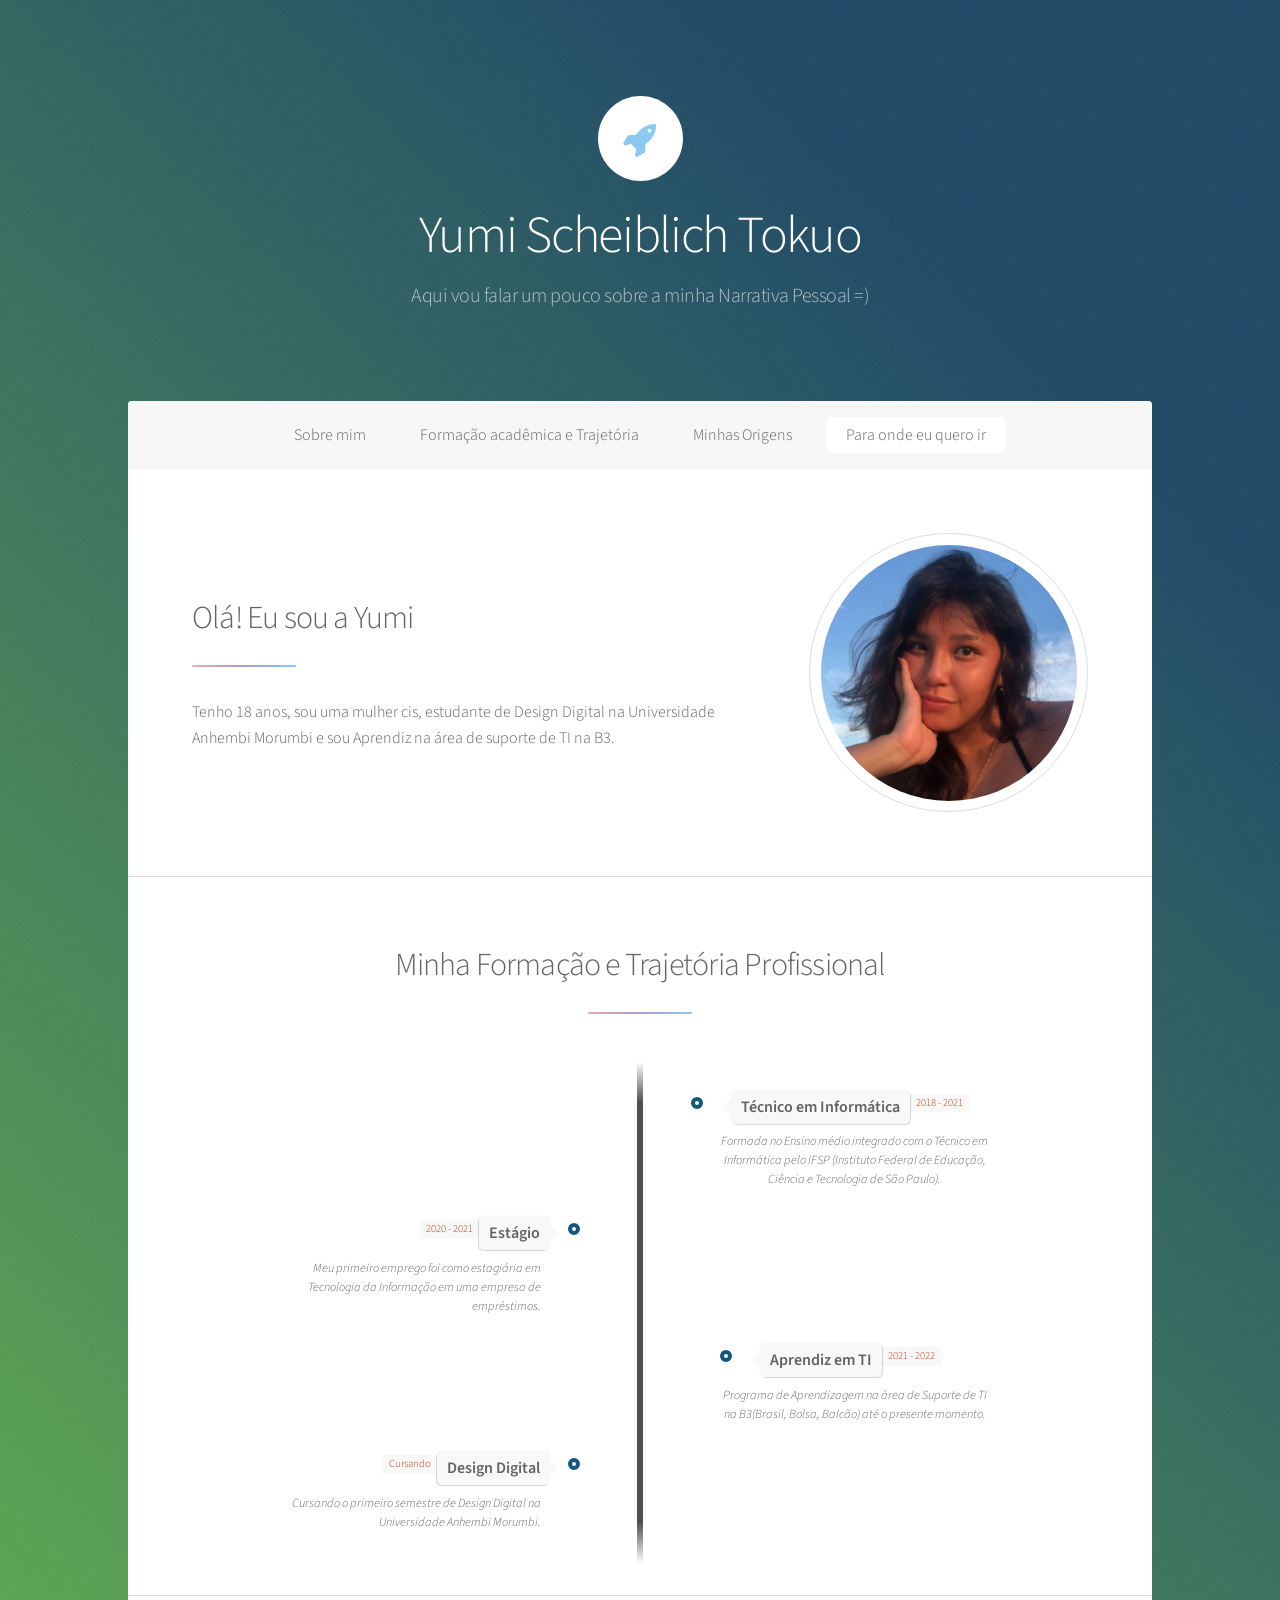
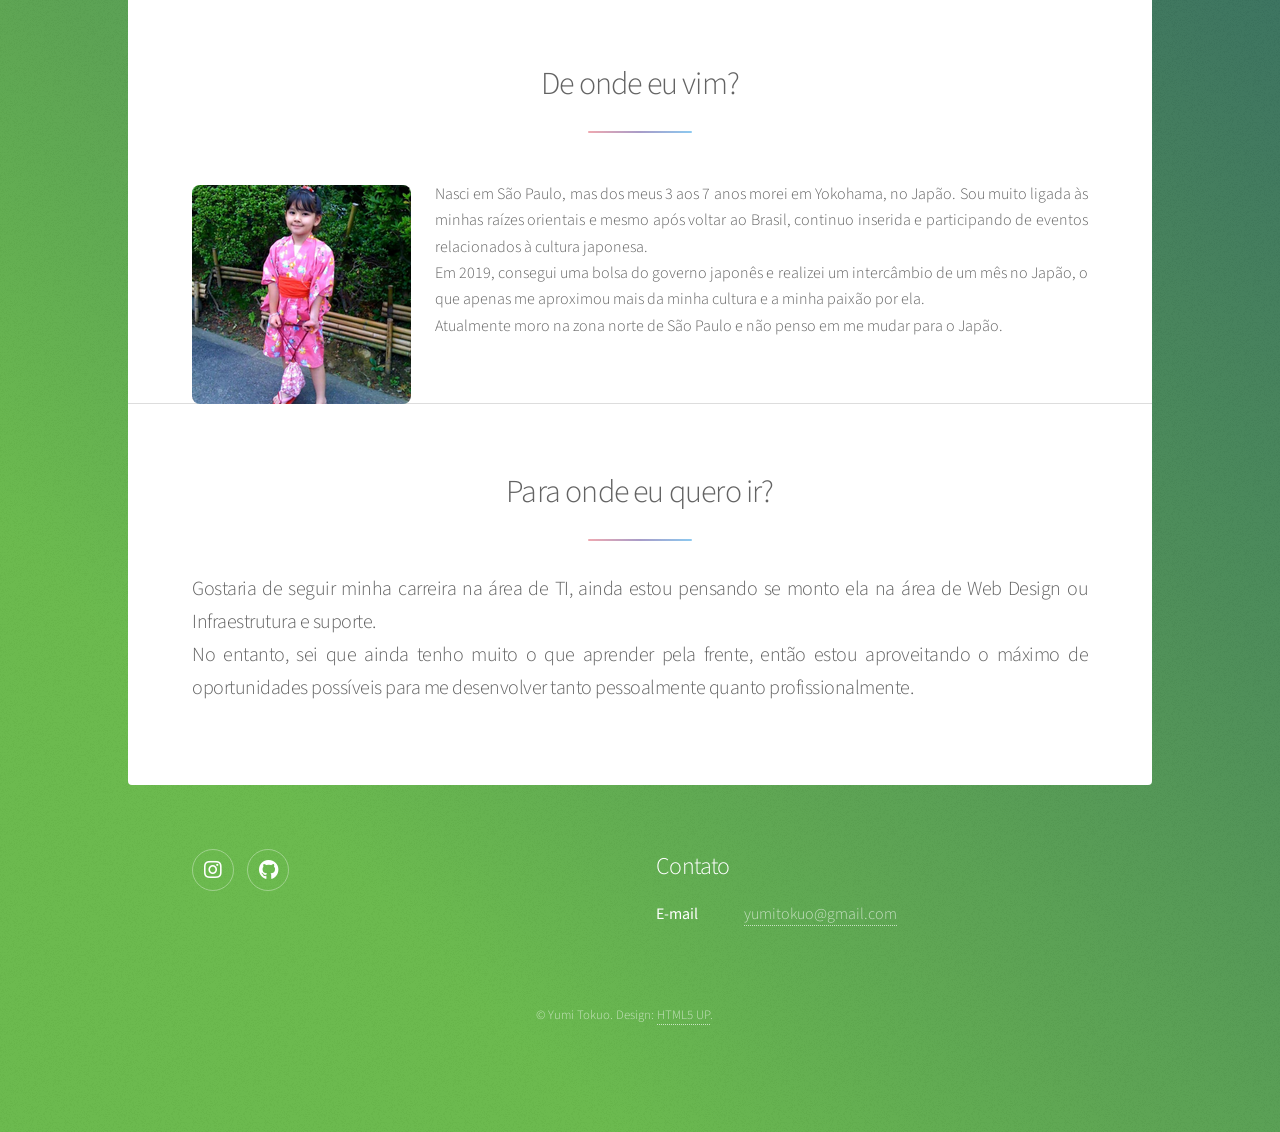
==== commit 2478b2cf: "link" ====
--- a/index.html
+++ b/index.html
@@ -10,136 +10,121 @@
 	</head>
 	<body class="is-preload">
 
-		<!-- Wrapper -->
 			<div id="wrapper">
+				<header id="header" class="alt">
+					<span class="logo"><img src="images/logo.svg" alt="" /></span>
+					<h1>Yumi Scheiblich Tokuo</h1>
+					<p>Aqui vou falar um pouco sobre a minha Narrativa Pessoal =)</p>
+				</header>
 
-				<!-- Header -->
-					<header id="header" class="alt">
-						<span class="logo"><img src="images/logo.svg" alt="" /></span>
-						<h1>Yumi Scheiblich Tokuo</h1>
-						<p>Aqui vou falar um pouco sobre a minha Narrativa Pessoal =)</p>
-					</header>
+				<nav id="nav">
+					<ul>
+						<li><a href="#intro" class="active">Sobre mim</a></li>
+						<li><a href="#first">Formação acadêmica e Trajetória</a></li>
+						<li><a href="#second">Minhas Origens</a></li>
+						<li><a href="#cta">Para onde eu quero ir</a></li>
+					</ul>
+				</nav>
+				<div id="main">
+						<section id="intro" class="main">
+							<div class="spotlight">
+								<div class="content">
+									<header class="major">
+										<h2>Olá! Eu sou a Yumi</h2>
+									</header>
+									<p>Tenho 18 anos, sou uma mulher cis, estudante de Design Digital na Universidade Anhembi 
+										Morumbi e sou Aprendiz na área de suporte de TI na B3.</p>
+								</div>
+								<span class="image"><img src="images/yumi.png" alt="" /></span>
+							</div>
+						</section>
 
-				<!-- Nav -->
-					<nav id="nav">
-						<ul>
-							<li><a href="#intro" class="active">Sobre mim</a></li>
-							<li><a href="#first">Formação acadêmica e Trajetória</a></li>
-							<li><a href="#second">Minhas Origens</a></li>
-							<li><a href="#cta">Para onde eu quero ir</a></li>
-						</ul>
-					</nav>
-
-				<!-- Main -->
-					<div id="main">
-
-						<!-- Introduction -->
-							<section id="intro" class="main">
-								<div class="spotlight">
-									<div class="content">
-										<header class="major">
-											<h2>Olá! Eu sou a Yumi</h2>
-										</header>
-										<p>Tenho 18 anos, sou uma mulher cis, estudante de Design Digital na Universidade Anhembi 
-											Morumbi e sou Aprendiz na área de suporte de TI na B3.</p>
+						<section id="first" class="main special">
+							<header class="major">
+								<h2>Minha Formação e Trajetória Profissional</h2>
+							</header>
+							<ul class="timeline">
+								<li>
+									<div class="direction-r">
+										<div class="flag-wrapper">
+											<span class="flag">Técnico em Informática</span>
+											<span class="time-wrapper"><span class="time">2018 - 2021</span></span>
+										</div>
+										<div class="desc">Formada no Ensino médio integrado com o Técnico em Informática pelo IFSP (Instituto Federal de Educação, Ciência e Tecnologia de São Paulo).</div>
 									</div>
-									<span class="image"><img src="images/yumi.png" alt="" /></span>
-								</div>
-							</section>
-
-						<!-- First Section -->
-							<section id="first" class="main special">
-								<header class="major">
-									<h2>Minha Formação e Trajetória Profissional</h2>
-								</header>
-								<ul class="timeline">
-									<li>
-										<div class="direction-r">
-											<div class="flag-wrapper">
-												<span class="flag">Técnico em Informática</span>
-												<span class="time-wrapper"><span class="time">2018 - 2021</span></span>
-											</div>
-											<div class="desc">Formada no Ensino médio integrado com o Técnico em Informática pelo IFSP (Instituto Federal de Educação, Ciência e Tecnologia de São Paulo).</div>
+								</li>
+								<li>
+									<div class="direction-l">
+										<div class="flag-wrapper">
+											<span class="flag">Estágio</span>
+											<span class="time-wrapper"><span class="time">2020 - 2021</span></span>
 										</div>
-									</li>
-									<li>
-										<div class="direction-l">
-											<div class="flag-wrapper">
-												<span class="flag">Estágio</span>
-												<span class="time-wrapper"><span class="time">2020 - 2021</span></span>
-											</div>
-											<div class="desc">Meu primeiro emprego foi como estagiária em Tecnologia da Informação em uma empresa de empréstimos.</div>
+										<div class="desc">Meu primeiro emprego foi como estagiária em Tecnologia da Informação em uma empresa de empréstimos.</div>
+									</div>
+								</li>
+								<li>
+									<div class="direction-r">
+										<div class="flag-wrapper">
+											<span class="flag">Aprendiz em TI    </span>
+											<span class="time-wrapper"><span class="time">2021 - 2022</span></span>
 										</div>
-									</li>
-									<li>
-										<div class="direction-r">
-											<div class="flag-wrapper">
-												<span class="flag">Aprendiz em TI    </span>
-												<span class="time-wrapper"><span class="time">2021 - 2022</span></span>
-											</div>
-											<div class="desc">Programa de Aprendizagem na área de Suporte de TI na B3(Brasil, Bolsa, Balcão) até o presente momento.</div>
+										<div class="desc">Programa de Aprendizagem na área de Suporte de TI na B3(Brasil, Bolsa, Balcão) até o presente momento.</div>
+									</div>
+								</li>
+								<li>
+									<div class="direction-l">
+										<div class="flag-wrapper">
+											<span class="flag">Design Digital</span>
+											<span class="time-wrapper"><span class="time">Cursando</span></span>
 										</div>
-									</li>
-									<li>
-										<div class="direction-l">
-											<div class="flag-wrapper">
-												<span class="flag">Design Digital</span>
-												<span class="time-wrapper"><span class="time">Cursando</span></span>
-											</div>
-											<div class="desc">Cursando o primeiro semestre de Design Digital na Universidade Anhembi Morumbi.</div>
-										</div>
-									</li>
-								</ul>
-							</section>
-
-						<!-- Second Section -->
-							<section id="second" class="main special">
-								<header class="major">
-									<h2>De onde eu vim?</h2>
-								</header>
-								<p class="justificado"><span class="image left"><img src="images/yumizinha.png" alt="" />
-								</span> Nasci em São Paulo, mas dos meus 3 aos 7 anos morei em Yokohama, no Japão.
-								Sou muito ligada às minhas raízes orientais e mesmo após voltar ao Brasil, continuo
-								inserida e participando de eventos relacionados à cultura japonesa. <br>
-								Em 2019, consegui uma bolsa do governo japonês e realizei um intercâmbio de um mês no Japão,
-								o que apenas me aproximou mais da minha cultura e a minha paixão por ela.<br>
-								Atualmente moro na zona norte de São Paulo e não penso em me mudar para o Japão.</p>
-									
-							</section>
-
-						<!-- Get Started -->
-							<section id="cta" class="main special">
-								<header class="major">
-									<h2>Para onde eu quero ir?</h2>
-									<p class="justificado"> Gostaria de seguir minha carreira na área de TI, ainda estou pensando se monto ela na área de Web Design 
-										ou Infraestrutura e suporte.<br>
-										No entanto, sei que ainda tenho muito o que aprender pela frente, então estou aproveitando o máximo
-										de oportunidades possíveis para me desenvolver tanto pessoalmente quanto profissionalmente. </p>
-								</header>
-							</section>
-
-					</div>
-
-				<!-- Footer -->
-					<footer id="footer">
-						<section>
-							<ul class="icons">
-								<li><a href="https://www.instagram.com/yumitokuo/" class="icon brands fa-instagram alt"><span class="label">Instagram</span></a></li>
-								<li><a href="#" class="icon brands fa-github alt"><span class="label">GitHub</span></a></li>
+										<div class="desc">Cursando o primeiro semestre de Design Digital na Universidade Anhembi Morumbi.</div>
+									</div>
+								</li>
 							</ul>
 						</section>
-						<section>
-							<h2>Contato</h2>
-							<dl class="alt">
-								<dt>E-mail</dt>
-								<dd><a href="#">yumitokuo@gmail.com</a></dd>
-							</dl>
+
+						<section id="second" class="main special">
+							<header class="major">
+								<h2>De onde eu vim?</h2>
+							</header>
+							<p class="justificado"><span class="image left"><img src="images/yumizinha.png" alt="" />
+							</span> Nasci em São Paulo, mas dos meus 3 aos 7 anos morei em Yokohama, no Japão.
+							Sou muito ligada às minhas raízes orientais e mesmo após voltar ao Brasil, continuo
+							inserida e participando de eventos relacionados à cultura japonesa. <br>
+							Em 2019, consegui uma bolsa do governo japonês e realizei um intercâmbio de um mês no Japão,
+							o que apenas me aproximou mais da minha cultura e a minha paixão por ela.<br>
+							Atualmente moro na zona norte de São Paulo e não penso em me mudar para o Japão.</p>
 						</section>
-						<p class="copyright">&copy; Yumi Tokuo. Design: <a href="https://html5up.net">HTML5 UP</a>.</p>
-					</footer>
+						
+						<section id="cta" class="main special">
+							<header class="major">
+								<h2>Para onde eu quero ir?</h2>
+								<p class="justificado"> Gostaria de seguir minha carreira na área de TI, ainda estou pensando se monto ela na área de Web Design 
+									ou Infraestrutura e suporte.<br>
+									No entanto, sei que ainda tenho muito o que aprender pela frente, então estou aproveitando o máximo
+									de oportunidades possíveis para me desenvolver tanto pessoalmente quanto profissionalmente. </p>
+							</header>
+						</section>
+				</div>
+
+				<footer id="footer">
+					<section>
+						<ul class="icons">
+							<li><a href="https://www.instagram.com/yumitokuo/" class="icon brands fa-instagram alt"><span class="label">Instagram</span></a></li>
+							<li><a href="https://github.com/yumi-tokuo" class="icon brands fa-github alt"><span class="label">GitHub</span></a></li>
+						</ul>
+					</section>
+					<section>
+						<h2>Contato</h2>
+						<dl class="alt">
+							<dt>E-mail</dt>
+							<dd><a href="#">yumitokuo@gmail.com</a></dd>
+						</dl>
+					</section>
+					<p class="copyright">&copy; Yumi Tokuo. Design: <a href="https://html5up.net">HTML5 UP</a>.</p>
+				</footer>
 			</div>
 
-		<!-- Scripts -->
 			<script src="assets/js/jquery.min.js"></script>
 			<script src="assets/js/jquery.scrollex.min.js"></script>
 			<script src="assets/js/jquery.scrolly.min.js"></script>
--- a/assets/css/main.css
+++ b/assets/css/main.css
@@ -1,228 +1,284 @@
-@import url(font-awesome.min.css);
-@import url("https://fonts.googleapis.com/css?family=Lato:300,400,700|Pacifico");
-
-	html, body, div, span, h1, h2, h3, p, figure, figcaption, footer, header, menu, nav, section {
-		margin: 0;
-		padding: 0;
-		border: 0;
-		font-size: 100%;
-		font: inherit;
-		vertical-align: baseline;
+@import url(fontawesome-all.min.css);
+@import 'https://fonts.googleapis.com/css?family=Source+Sans+Pro:300,400';
+
+/*
+	Stellar by HTML5 UP
+	html5up.net | @ajlkn
+	Free for personal and commercial use under the CCA 3.0 license (html5up.net/license)
+*/
+
+html, body, div, span, applet, object,
+iframe, h1, h2, h3, h4, h5, h6, p, blockquote,
+pre, a, abbr, acronym, address, big, cite,
+code, del, dfn, em, img, ins, kbd, q, s, samp,
+small, strike, strong, sub, sup, tt, var, b,
+u, i, center, dl, dt, dd, ol, ul, li, fieldset,
+form, label, legend, table, caption, tbody,
+tfoot, thead, tr, th, td, article, aside,
+canvas, details, embed, figure, figcaption,
+footer, header, hgroup, menu, nav, output, ruby,
+section, summary, time, mark, audio, video {
+	margin: 0;
+	padding: 0;
+	border: 0;
+	font-size: 100%;
+	font: inherit;
+	vertical-align: baseline;}
+
+article, aside, details, figcaption, figure,
+footer, header, hgroup, menu, nav, section {
+	display: block;}
+
+body {
+	line-height: 1;
+}
+
+ol, ul {
+	list-style: none;
+}
+
+blockquote, q {
+	quotes: none;
+}
+
+	blockquote:before, blockquote:after, q:before, q:after {
+		content: '';
+		content: none;
+	}
+
+table {
+	border-collapse: collapse;
+	border-spacing: 0;
+}
+
+body {
+	-webkit-text-size-adjust: none;
+}
+
+mark {
+	background-color: transparent;
+	color: inherit;
+}
+
+input::-moz-focus-inner {
+	border: 0;
+	padding: 0;
+}
+
+input, select, textarea {
+	-moz-appearance: none;
+	-webkit-appearance: none;
+	-ms-appearance: none;
+	appearance: none;
+}
+
+/* Basic */
+
+	@-ms-viewport {
+		width: device-width;
 	}
 
 	body {
-		line-height: 1;
+		-ms-overflow-style: scrollbar;
+	}
+
+	@media screen and (max-width: 480px) {
+
+		html, body {
+			min-width: 320px;
+		}
+
+	}
+
+	html {
+		box-sizing: border-box;
+	}
+
+	*, *:before, *:after {
+		box-sizing: inherit;
 	}
 
 	body {
-		-webkit-text-size-adjust: none;
-	}
-
-	.container {
-		margin-left: auto;
-		margin-right: auto;
-	}
-
-	.container.\37 5\25 {
-		width: 60em;
-	}
-
-	.container.\35 0\25 {
-		width: 40em;
-	}
-
-	.container.\32 5\25 {
-		width: 20em;
-	}
-
-	.container {
-		width: 80em;
-	}
-
-	.row {
-		border-bottom: solid 1px transparent;
-		-moz-box-sizing: border-box;
-		-webkit-box-sizing: border-box;
-		box-sizing: border-box;
-	}
-
-	.row > * {
-		float: left;
-		-moz-box-sizing: border-box;
-		-webkit-box-sizing: border-box;
-		box-sizing: border-box;
-	}
-
-	.row:after, .row:before {
-		content: '';
-		display: block;
-		clear: both;
-		height: 0;
-	}
-
-	.row.\30 \25 > * {
-		padding: 0 0 0 0em;
-	}
-
-	.row.\30 \25 {
-		margin: 0 0 -1px 0em;
-	}
-
-	.row.uniform.\30 \25 > * {
-		padding: 0em 0 0 0em;
-	}
-
-	.row.uniform.\30 \25 {
-		margin: 0em 0 -1px 0em;
-	}
-
-	.row > * {
-		padding: 0 0 0 2em;
-	}
-
-	.row {
-		margin: 0 0 -1px -2em;
-	}
-
-	.row.uniform > * {
-		padding: 2em 0 0 2em;
-	}
-
-	.row.uniform {
-		margin: -2em 0 -1px -2em;
-	}
-
-	.row.\32 00\25 > * {
-		padding: 0 0 0 4em;
-	}
-
-	.row.\32 00\25 {
-		margin: 0 0 -1px -4em;
-	}
-
-	.row.uniform.\32 00\25 > * {
-		padding: 4em 0 0 4em;
-	}
-
-	.row.uniform.\32 00\25 {
-		margin: -4em 0 -1px -4em;
-	}
-
-	.row.\31 50\25 > * {
-		padding: 0 0 0 3em;
-	}
-
-	.row.\31 50\25 {
-		margin: 0 0 -1px -3em;
-	}
-
-	.row.uniform.\31 50\25 > * {
-		padding: 3em 0 0 3em;
-	}
-
-	.row.uniform.\31 50\25 {
-		margin: -3em 0 -1px -3em;
-	}
-
-	.row.\35 0\25 > * {
-		padding: 0 0 0 1em;
-	}
-
-	.row.\35 0\25 {
-		margin: 0 0 -1px -1em;
-	}
-
-	.row.uniform.\35 0\25 > * {
-		padding: 1em 0 0 1em;
-	}
-
-	.row.uniform.\35 0\25 {
-		margin: -1em 0 -1px -1em;
-	}
-
-	.row.\32 5\25 > * {
-		padding: 0 0 0 0.5em;
-	}
-
-	.row.\32 5\25 {
-		margin: 0 0 -1px -0.5em;
-	}
-
-	.row.uniform.\32 5\25 > * {
-		padding: 0.5em 0 0 0.5em;
-	}
-
-	.row.uniform.\32 5\25 {
-		margin: -0.5em 0 -1px -0.5em;
-	}
+		background-color: #352570;
+		background-image: url("images/overlay.png"), -moz-linear-gradient(45deg, #6abb4a 15%, #1f4966 85%);
+		background-image: url("images/overlay.png"), -webkit-linear-gradient(45deg, #6abb4a 15%, #1f4966 85%);
+		background-image: url("images/overlay.png"), -ms-linear-gradient(45deg, #6abb4a 15%, #1f4966 85%);
+		background-image: url("images/overlay.png"), linear-gradient(45deg, #6abb4a 15%, #1f4966 85%);
+	}
+
+		body.is-preload *, body.is-preload *:before, body.is-preload *:after {
+			-moz-animation: none !important;
+			-webkit-animation: none !important;
+			-ms-animation: none !important;
+			animation: none !important;
+			-moz-transition: none !important;
+			-webkit-transition: none !important;
+			-ms-transition: none !important;
+			transition: none !important;
+		}
+
+/* Type */
 
 	body {
-		background: #fff;
-	}
-
-	body {
-		background-color: #fff;
-		color: #111111;
+		background-color: #935d8c;
+		color: rgba(255, 255, 255, 0.65);
 	}
 
 	body, input, select, textarea {
-		font-family: "Lato", sans-serif;
-		font-size: 15pt;
+		font-family: "Source Sans Pro", Helvetica, sans-serif;
+		font-size: 17pt;
 		font-weight: 300;
-		line-height: 2;
+		line-height: 1.65;
 	}
 
 		@media screen and (max-width: 1680px) {
 
 			body, input, select, textarea {
-				font-size: 13pt;
+				font-size: 14pt;
+			}
+
+		}
+
+		@media screen and (max-width: 1280px) {
+
+			body, input, select, textarea {
+				font-size: 12pt;
+			}
+
+		}
+
+		@media screen and (max-width: 360px) {
+
+			body, input, select, textarea {
+				font-size: 11pt;
 			}
 
 		}
 
 	a {
-		-moz-transition: color 0.2s ease-in-out;
-		-webkit-transition: color 0.2s ease-in-out;
-		-ms-transition: color 0.2s ease-in-out;
-		transition: color 0.2s ease-in-out;
+		-moz-transition: color 0.2s ease, border-bottom 0.2s ease;
+		-webkit-transition: color 0.2s ease, border-bottom 0.2s ease;
+		-ms-transition: color 0.2s ease, border-bottom 0.2s ease;
+		transition: color 0.2s ease, border-bottom 0.2s ease;
 		text-decoration: none;
+		border-bottom: dotted 1px;
+		color: inherit;
 	}
 
 		a:hover {
-			text-decoration: underline;
-		}
+			border-bottom-color: transparent;
+		}
+
+	strong, b {
+		font-weight: 400;
+	}
+
+	em, i {
+		font-style: italic;
+	}
 
 	p {
 		margin: 0 0 2em 0;
-		margin-left: 3%;
-	}
-
-	h1, h2, h3 {
-		font-weight: 700;
+	}
+
+		p.content {
+			-moz-columns: 20em 2;
+			-webkit-columns: 20em 2;
+			-ms-columns: 20em 2;
+			columns: 20em 2;
+			-moz-column-gap: 2em;
+			-webkit-column-gap: 2em;
+			-ms-column-gap: 2em;
+			column-gap: 2em;
+			text-align: justify;
+		}
+
+	h1, h2, h3, h4, h5, h6 {
+		font-weight: 300;
 		line-height: 1.5;
-		margin: 0 0 1em 0;
-		text-transform: uppercase;
-	}
-
-		h1 a, h2 a, h3 a {
+		margin: 0 0 0.7em 0;
+		letter-spacing: -0.025em;
+	}
+
+		h1 a, h2 a, h3 a, h4 a, h5 a, h6 a {
 			color: inherit;
 			text-decoration: none;
 		}
 
 	h1 {
-		font-size: 2em;
-		margin: 0 0 0.25em 0;
+		font-size: 2.5em;
+		line-height: 1.2;
 	}
 
 	h2 {
-		font-size: 1.75em;
-		text-align: center;
+		font-size: 1.5em;
 	}
 
 	h3 {
-		font-size: 1.35em;
-		margin-left: 10%;
-	}
+		font-size: 1.25em;
+	}
+
+	h4 {
+		font-size: 1.1em;
+	}
+
+	h5 {
+		font-size: 0.9em;
+	}
+
+	h6 {
+		font-size: 0.7em;
+	}
+
+	@media screen and (max-width: 736px) {
+
+		h1 {
+			font-size: 2em;
+		}
+
+	}
+
+	sub {
+		font-size: 0.8em;
+		position: relative;
+		top: 0.5em;
+	}
+
+	sup {
+		font-size: 0.8em;
+		position: relative;
+		top: -0.5em;
+	}
+
+	blockquote {
+		border-left: solid 4px;
+		font-style: italic;
+		margin: 0 0 2em 0;
+		padding: 0.5em 0 0.5em 2em;
+	}
+
+	code {
+		border-radius: 8px;
+		border: solid 1px;
+		font-family: "Courier New", monospace;
+		font-size: 0.9em;
+		margin: 0 0.25em;
+		padding: 0.25em 0.65em;
+	}
+
+	pre {
+		-webkit-overflow-scrolling: touch;
+		font-family: "Courier New", monospace;
+		font-size: 0.9em;
+		margin: 0 0 2em 0;
+	}
+
+		pre code {
+			display: block;
+			line-height: 1.75;
+			padding: 1em 1.5em;
+			overflow-x: auto;
+		}
 
 	hr {
 		border: 0;
@@ -234,80 +290,1541 @@
 			margin: 3em 0;
 		}
 
-	h1{
-		color: rgba(31, 31, 31, 0.979);
-	}
-
-	h2, h3{
-		color: rgba(15, 80, 124, 0.979);
-	}
-
-	.switch {
-		position: fixed;
-		display: inline-block;
-		width: 60px;
-		height: 34px;
-		cursor: default;
-		left: 30px;
-		margin-top: 26px;
-		line-height: 5em;
+	.align-left {
+		text-align: left;
+	}
+
+	.align-center {
+		text-align: center;
+	}
+
+	.align-right {
 		text-align: right;
-		top: 0;
-		z-index: 10001;
-	  }
-	  
-	  .switch input { 
-		opacity: 0;
-		width: 0;
-		height: 0;
-	  }
-	  
-	  .slider {
-		position: absolute;
-		cursor: pointer;
-		top: 0;
-		left: 0;
-		right: 0;
-		bottom: 0;
-		background-color: #ccc;
-		-webkit-transition: .4s;
-		transition: .4s;
-	  }
-	  
-	  .slider:before {
-		position: absolute;
-		content: "";
-		height: 26px;
-		width: 26px;
-		left: 4px;
-		bottom: 4px;
-		background-color: white;
-		-webkit-transition: .4s;
-		transition: .4s;
-	  }
-	  
-	  input:checked + .slider {
-		background-color: #2f4252!important;
-	  }
-	  
-	  input:focus + .slider {
-		box-shadow: 0 0 1px #2f4252!important;
-	  }
-	  
-	  input:checked + .slider:before {
-		-webkit-transform: translateX(26px);
-		-ms-transform: translateX(26px);
-		transform: translateX(26px);
-	  }
-	  
-	  /* Rounded sliders */
-	  .slider.round {
-		border-radius: 34px;
-	  }
-	  
-	  .slider.round:before {
-		border-radius: 50%;
-	  }
+	}
+
+	input, select, textarea {
+		color: #ffffff;
+	}
+
+	a:hover {
+		color: #ffffff;
+	}
+
+	strong, b {
+		color: #ffffff;
+	}
+
+	h1, h2, h3, h4, h5, h6 {
+		color: #ffffff;
+	}
+
+	blockquote {
+		border-left-color: rgba(255, 255, 255, 0.35);
+	}
+
+	code {
+		background: rgba(255, 255, 255, 0.075);
+		border-color: rgba(255, 255, 255, 0.35);
+	}
+
+	hr {
+		border-bottom-color: rgba(255, 255, 255, 0.35);
+	}
+
+/* Row */
+
+	.row {
+		display: flex;
+		flex-wrap: wrap;
+		box-sizing: border-box;
+		align-items: stretch;
+	}
+
+		.row > * {
+			box-sizing: border-box;
+		}
+
+		.row.gtr-uniform > * > :last-child {
+			margin-bottom: 0;
+		}
+
+		.row.aln-left {
+			justify-content: flex-start;
+		}
+
+		.row.aln-center {
+			justify-content: center;
+		}
+
+		.row.aln-right {
+			justify-content: flex-end;
+		}
+
+		.row.aln-top {
+			align-items: flex-start;
+		}
+
+		.row.aln-middle {
+			align-items: center;
+		}
+
+		.row.aln-bottom {
+			align-items: flex-end;
+		}
+
+		.row > .imp {
+			order: -1;
+		}
+
+		.row > .col-1 {
+			width: 8.33333%;
+		}
+
+		.row > .off-1 {
+			margin-left: 8.33333%;
+		}
+
+		.row > .col-2 {
+			width: 16.66667%;
+		}
+
+		.row > .off-2 {
+			margin-left: 16.66667%;
+		}
+
+		.row > .col-3 {
+			width: 25%;
+		}
+
+		.row > .off-3 {
+			margin-left: 25%;
+		}
+
+		.row > .col-4 {
+			width: 33.33333%;
+		}
+
+		.row > .off-4 {
+			margin-left: 33.33333%;
+		}
+
+		.row > .col-5 {
+			width: 41.66667%;
+		}
+
+		.row > .off-5 {
+			margin-left: 41.66667%;
+		}
+
+		.row > .col-6 {
+			width: 50%;
+		}
+
+		.row > .off-6 {
+			margin-left: 50%;
+		}
+
+		.row > .col-7 {
+			width: 58.33333%;
+		}
+
+		.row > .off-7 {
+			margin-left: 58.33333%;
+		}
+
+		.row > .col-8 {
+			width: 66.66667%;
+		}
+
+		.row > .off-8 {
+			margin-left: 66.66667%;
+		}
+
+		.row > .col-9 {
+			width: 75%;
+		}
+
+		.row > .off-9 {
+			margin-left: 75%;
+		}
+
+		.row > .col-10 {
+			width: 83.33333%;
+		}
+
+		.row > .off-10 {
+			margin-left: 83.33333%;
+		}
+
+		.row > .col-11 {
+			width: 91.66667%;
+		}
+
+		.row > .off-11 {
+			margin-left: 91.66667%;
+		}
+
+		.row > .col-12 {
+			width: 100%;
+		}
+
+		.row > .off-12 {
+			margin-left: 100%;
+		}
+
+		.row.gtr-0 {
+			margin-top: 0;
+			margin-left: 0em;
+		}
+
+			.row.gtr-0 > * {
+				padding: 0 0 0 0em;
+			}
+
+			.row.gtr-0.gtr-uniform {
+				margin-top: 0em;
+			}
+
+				.row.gtr-0.gtr-uniform > * {
+					padding-top: 0em;
+				}
+
+		.row.gtr-25 {
+			margin-top: 0;
+			margin-left: -0.375em;
+		}
+
+			.row.gtr-25 > * {
+				padding: 0 0 0 0.375em;
+			}
+
+			.row.gtr-25.gtr-uniform {
+				margin-top: -0.375em;
+			}
+
+				.row.gtr-25.gtr-uniform > * {
+					padding-top: 0.375em;
+				}
+
+		.row.gtr-50 {
+			margin-top: 0;
+			margin-left: -0.75em;
+		}
+
+			.row.gtr-50 > * {
+				padding: 0 0 0 0.75em;
+			}
+
+			.row.gtr-50.gtr-uniform {
+				margin-top: -0.75em;
+			}
+
+				.row.gtr-50.gtr-uniform > * {
+					padding-top: 0.75em;
+				}
+
+		.row {
+			margin-top: 0;
+			margin-left: -1.5em;
+		}
+
+			.row > * {
+				padding: 0 0 0 1.5em;
+			}
+
+			.row.gtr-uniform {
+				margin-top: -1.5em;
+			}
+
+				.row.gtr-uniform > * {
+					padding-top: 1.5em;
+				}
+
+		.row.gtr-150 {
+			margin-top: 0;
+			margin-left: -2.25em;
+		}
+
+			.row.gtr-150 > * {
+				padding: 0 0 0 2.25em;
+			}
+
+			.row.gtr-150.gtr-uniform {
+				margin-top: -2.25em;
+			}
+
+				.row.gtr-150.gtr-uniform > * {
+					padding-top: 2.25em;
+				}
+
+		.row.gtr-200 {
+			margin-top: 0;
+			margin-left: -3em;
+		}
+
+			.row.gtr-200 > * {
+				padding: 0 0 0 3em;
+			}
+
+			.row.gtr-200.gtr-uniform {
+				margin-top: -3em;
+			}
+
+				.row.gtr-200.gtr-uniform > * {
+					padding-top: 3em;
+				}
+
+		@media screen and (max-width: 1680px) {
+
+			.row {
+				display: flex;
+				flex-wrap: wrap;
+				box-sizing: border-box;
+				align-items: stretch;
+			}
+
+				.row > * {
+					box-sizing: border-box;
+				}
+
+				.row.gtr-uniform > * > :last-child {
+					margin-bottom: 0;
+				}
+
+				.row.aln-left {
+					justify-content: flex-start;
+				}
+
+				.row.aln-center {
+					justify-content: center;
+				}
+
+				.row.aln-right {
+					justify-content: flex-end;
+				}
+
+				.row.aln-top {
+					align-items: flex-start;
+				}
+
+				.row.aln-middle {
+					align-items: center;
+				}
+
+				.row.aln-bottom {
+					align-items: flex-end;
+				}
+
+				.row > .imp-xlarge {
+					order: -1;
+				}
+
+				.row > .col-1-xlarge {
+					width: 8.33333%;
+				}
+
+				.row > .off-1-xlarge {
+					margin-left: 8.33333%;
+				}
+
+				.row > .col-2-xlarge {
+					width: 16.66667%;
+				}
+
+				.row > .off-2-xlarge {
+					margin-left: 16.66667%;
+				}
+
+				.row > .col-3-xlarge {
+					width: 25%;
+				}
+
+				.row > .off-3-xlarge {
+					margin-left: 25%;
+				}
+
+				.row > .col-4-xlarge {
+					width: 33.33333%;
+				}
+
+				.row > .off-4-xlarge {
+					margin-left: 33.33333%;
+				}
+
+				.row > .col-5-xlarge {
+					width: 41.66667%;
+				}
+
+				.row > .off-5-xlarge {
+					margin-left: 41.66667%;
+				}
+
+				.row > .col-6-xlarge {
+					width: 50%;
+				}
+
+				.row > .off-6-xlarge {
+					margin-left: 50%;
+				}
+
+				.row > .col-7-xlarge {
+					width: 58.33333%;
+				}
+
+				.row > .off-7-xlarge {
+					margin-left: 58.33333%;
+				}
+
+				.row > .col-8-xlarge {
+					width: 66.66667%;
+				}
+
+				.row > .off-8-xlarge {
+					margin-left: 66.66667%;
+				}
+
+				.row > .col-9-xlarge {
+					width: 75%;
+				}
+
+				.row > .off-9-xlarge {
+					margin-left: 75%;
+				}
+
+				.row > .col-10-xlarge {
+					width: 83.33333%;
+				}
+
+				.row > .off-10-xlarge {
+					margin-left: 83.33333%;
+				}
+
+				.row > .col-11-xlarge {
+					width: 91.66667%;
+				}
+
+				.row > .off-11-xlarge {
+					margin-left: 91.66667%;
+				}
+
+				.row > .col-12-xlarge {
+					width: 100%;
+				}
+
+				.row > .off-12-xlarge {
+					margin-left: 100%;
+				}
+
+				.row.gtr-0 {
+					margin-top: 0;
+					margin-left: 0em;
+				}
+
+					.row.gtr-0 > * {
+						padding: 0 0 0 0em;
+					}
+
+					.row.gtr-0.gtr-uniform {
+						margin-top: 0em;
+					}
+
+						.row.gtr-0.gtr-uniform > * {
+							padding-top: 0em;
+						}
+
+				.row.gtr-25 {
+					margin-top: 0;
+					margin-left: -0.375em;
+				}
+
+					.row.gtr-25 > * {
+						padding: 0 0 0 0.375em;
+					}
+
+					.row.gtr-25.gtr-uniform {
+						margin-top: -0.375em;
+					}
+
+						.row.gtr-25.gtr-uniform > * {
+							padding-top: 0.375em;
+						}
+
+				.row.gtr-50 {
+					margin-top: 0;
+					margin-left: -0.75em;
+				}
+
+					.row.gtr-50 > * {
+						padding: 0 0 0 0.75em;
+					}
+
+					.row.gtr-50.gtr-uniform {
+						margin-top: -0.75em;
+					}
+
+						.row.gtr-50.gtr-uniform > * {
+							padding-top: 0.75em;
+						}
+
+				.row {
+					margin-top: 0;
+					margin-left: -1.5em;
+				}
+
+					.row > * {
+						padding: 0 0 0 1.5em;
+					}
+
+					.row.gtr-uniform {
+						margin-top: -1.5em;
+					}
+
+						.row.gtr-uniform > * {
+							padding-top: 1.5em;
+						}
+
+				.row.gtr-150 {
+					margin-top: 0;
+					margin-left: -2.25em;
+				}
+
+					.row.gtr-150 > * {
+						padding: 0 0 0 2.25em;
+					}
+
+					.row.gtr-150.gtr-uniform {
+						margin-top: -2.25em;
+					}
+
+						.row.gtr-150.gtr-uniform > * {
+							padding-top: 2.25em;
+						}
+
+				.row.gtr-200 {
+					margin-top: 0;
+					margin-left: -3em;
+				}
+
+					.row.gtr-200 > * {
+						padding: 0 0 0 3em;
+					}
+
+					.row.gtr-200.gtr-uniform {
+						margin-top: -3em;
+					}
+
+						.row.gtr-200.gtr-uniform > * {
+							padding-top: 3em;
+						}
+
+		}
+
+		@media screen and (max-width: 1280px) {
+
+			.row {
+				display: flex;
+				flex-wrap: wrap;
+				box-sizing: border-box;
+				align-items: stretch;
+			}
+
+				.row > * {
+					box-sizing: border-box;
+				}
+
+				.row.gtr-uniform > * > :last-child {
+					margin-bottom: 0;
+				}
+
+				.row.aln-left {
+					justify-content: flex-start;
+				}
+
+				.row.aln-center {
+					justify-content: center;
+				}
+
+				.row.aln-right {
+					justify-content: flex-end;
+				}
+
+				.row.aln-top {
+					align-items: flex-start;
+				}
+
+				.row.aln-middle {
+					align-items: center;
+				}
+
+				.row.aln-bottom {
+					align-items: flex-end;
+				}
+
+				.row > .imp-large {
+					order: -1;
+				}
+
+				.row > .col-1-large {
+					width: 8.33333%;
+				}
+
+				.row > .off-1-large {
+					margin-left: 8.33333%;
+				}
+
+				.row > .col-2-large {
+					width: 16.66667%;
+				}
+
+				.row > .off-2-large {
+					margin-left: 16.66667%;
+				}
+
+				.row > .col-3-large {
+					width: 25%;
+				}
+
+				.row > .off-3-large {
+					margin-left: 25%;
+				}
+
+				.row > .col-4-large {
+					width: 33.33333%;
+				}
+
+				.row > .off-4-large {
+					margin-left: 33.33333%;
+				}
+
+				.row > .col-5-large {
+					width: 41.66667%;
+				}
+
+				.row > .off-5-large {
+					margin-left: 41.66667%;
+				}
+
+				.row > .col-6-large {
+					width: 50%;
+				}
+
+				.row > .off-6-large {
+					margin-left: 50%;
+				}
+
+				.row > .col-7-large {
+					width: 58.33333%;
+				}
+
+				.row > .off-7-large {
+					margin-left: 58.33333%;
+				}
+
+				.row > .col-8-large {
+					width: 66.66667%;
+				}
+
+				.row > .off-8-large {
+					margin-left: 66.66667%;
+				}
+
+				.row > .col-9-large {
+					width: 75%;
+				}
+
+				.row > .off-9-large {
+					margin-left: 75%;
+				}
+
+				.row > .col-10-large {
+					width: 83.33333%;
+				}
+
+				.row > .off-10-large {
+					margin-left: 83.33333%;
+				}
+
+				.row > .col-11-large {
+					width: 91.66667%;
+				}
+
+				.row > .off-11-large {
+					margin-left: 91.66667%;
+				}
+
+				.row > .col-12-large {
+					width: 100%;
+				}
+
+				.row > .off-12-large {
+					margin-left: 100%;
+				}
+
+				.row.gtr-0 {
+					margin-top: 0;
+					margin-left: 0em;
+				}
+
+					.row.gtr-0 > * {
+						padding: 0 0 0 0em;
+					}
+
+					.row.gtr-0.gtr-uniform {
+						margin-top: 0em;
+					}
+
+						.row.gtr-0.gtr-uniform > * {
+							padding-top: 0em;
+						}
+
+				.row.gtr-25 {
+					margin-top: 0;
+					margin-left: -0.375em;
+				}
+
+					.row.gtr-25 > * {
+						padding: 0 0 0 0.375em;
+					}
+
+					.row.gtr-25.gtr-uniform {
+						margin-top: -0.375em;
+					}
+
+						.row.gtr-25.gtr-uniform > * {
+							padding-top: 0.375em;
+						}
+
+				.row.gtr-50 {
+					margin-top: 0;
+					margin-left: -0.75em;
+				}
+
+					.row.gtr-50 > * {
+						padding: 0 0 0 0.75em;
+					}
+
+					.row.gtr-50.gtr-uniform {
+						margin-top: -0.75em;
+					}
+
+						.row.gtr-50.gtr-uniform > * {
+							padding-top: 0.75em;
+						}
+
+				.row {
+					margin-top: 0;
+					margin-left: -1.5em;
+				}
+
+					.row > * {
+						padding: 0 0 0 1.5em;
+					}
+
+					.row.gtr-uniform {
+						margin-top: -1.5em;
+					}
+
+						.row.gtr-uniform > * {
+							padding-top: 1.5em;
+						}
+
+				.row.gtr-150 {
+					margin-top: 0;
+					margin-left: -2.25em;
+				}
+
+					.row.gtr-150 > * {
+						padding: 0 0 0 2.25em;
+					}
+
+					.row.gtr-150.gtr-uniform {
+						margin-top: -2.25em;
+					}
+
+						.row.gtr-150.gtr-uniform > * {
+							padding-top: 2.25em;
+						}
+
+				.row.gtr-200 {
+					margin-top: 0;
+					margin-left: -3em;
+				}
+
+					.row.gtr-200 > * {
+						padding: 0 0 0 3em;
+					}
+
+					.row.gtr-200.gtr-uniform {
+						margin-top: -3em;
+					}
+
+						.row.gtr-200.gtr-uniform > * {
+							padding-top: 3em;
+						}
+
+		}
+
+		@media screen and (max-width: 980px) {
+
+			.row {
+				display: flex;
+				flex-wrap: wrap;
+				box-sizing: border-box;
+				align-items: stretch;
+			}
+
+				.row > * {
+					box-sizing: border-box;
+				}
+
+				.row.gtr-uniform > * > :last-child {
+					margin-bottom: 0;
+				}
+
+				.row.aln-left {
+					justify-content: flex-start;
+				}
+
+				.row.aln-center {
+					justify-content: center;
+				}
+
+				.row.aln-right {
+					justify-content: flex-end;
+				}
+
+				.row.aln-top {
+					align-items: flex-start;
+				}
+
+				.row.aln-middle {
+					align-items: center;
+				}
+
+				.row.aln-bottom {
+					align-items: flex-end;
+				}
+
+				.row > .imp-medium {
+					order: -1;
+				}
+
+				.row > .col-1-medium {
+					width: 8.33333%;
+				}
+
+				.row > .off-1-medium {
+					margin-left: 8.33333%;
+				}
+
+				.row > .col-2-medium {
+					width: 16.66667%;
+				}
+
+				.row > .off-2-medium {
+					margin-left: 16.66667%;
+				}
+
+				.row > .col-3-medium {
+					width: 25%;
+				}
+
+				.row > .off-3-medium {
+					margin-left: 25%;
+				}
+
+				.row > .col-4-medium {
+					width: 33.33333%;
+				}
+
+				.row > .off-4-medium {
+					margin-left: 33.33333%;
+				}
+
+				.row > .col-5-medium {
+					width: 41.66667%;
+				}
+
+				.row > .off-5-medium {
+					margin-left: 41.66667%;
+				}
+
+				.row > .col-6-medium {
+					width: 50%;
+				}
+
+				.row > .off-6-medium {
+					margin-left: 50%;
+				}
+
+				.row > .col-7-medium {
+					width: 58.33333%;
+				}
+
+				.row > .off-7-medium {
+					margin-left: 58.33333%;
+				}
+
+				.row > .col-8-medium {
+					width: 66.66667%;
+				}
+
+				.row > .off-8-medium {
+					margin-left: 66.66667%;
+				}
+
+				.row > .col-9-medium {
+					width: 75%;
+				}
+
+				.row > .off-9-medium {
+					margin-left: 75%;
+				}
+
+				.row > .col-10-medium {
+					width: 83.33333%;
+				}
+
+				.row > .off-10-medium {
+					margin-left: 83.33333%;
+				}
+
+				.row > .col-11-medium {
+					width: 91.66667%;
+				}
+
+				.row > .off-11-medium {
+					margin-left: 91.66667%;
+				}
+
+				.row > .col-12-medium {
+					width: 100%;
+				}
+
+				.row > .off-12-medium {
+					margin-left: 100%;
+				}
+
+				.row.gtr-0 {
+					margin-top: 0;
+					margin-left: 0em;
+				}
+
+					.row.gtr-0 > * {
+						padding: 0 0 0 0em;
+					}
+
+					.row.gtr-0.gtr-uniform {
+						margin-top: 0em;
+					}
+
+						.row.gtr-0.gtr-uniform > * {
+							padding-top: 0em;
+						}
+
+				.row.gtr-25 {
+					margin-top: 0;
+					margin-left: -0.375em;
+				}
+
+					.row.gtr-25 > * {
+						padding: 0 0 0 0.375em;
+					}
+
+					.row.gtr-25.gtr-uniform {
+						margin-top: -0.375em;
+					}
+
+						.row.gtr-25.gtr-uniform > * {
+							padding-top: 0.375em;
+						}
+
+				.row.gtr-50 {
+					margin-top: 0;
+					margin-left: -0.75em;
+				}
+
+					.row.gtr-50 > * {
+						padding: 0 0 0 0.75em;
+					}
+
+					.row.gtr-50.gtr-uniform {
+						margin-top: -0.75em;
+					}
+
+						.row.gtr-50.gtr-uniform > * {
+							padding-top: 0.75em;
+						}
+
+				.row {
+					margin-top: 0;
+					margin-left: -1.5em;
+				}
+
+					.row > * {
+						padding: 0 0 0 1.5em;
+					}
+
+					.row.gtr-uniform {
+						margin-top: -1.5em;
+					}
+
+						.row.gtr-uniform > * {
+							padding-top: 1.5em;
+						}
+
+				.row.gtr-150 {
+					margin-top: 0;
+					margin-left: -2.25em;
+				}
+
+					.row.gtr-150 > * {
+						padding: 0 0 0 2.25em;
+					}
+
+					.row.gtr-150.gtr-uniform {
+						margin-top: -2.25em;
+					}
+
+						.row.gtr-150.gtr-uniform > * {
+							padding-top: 2.25em;
+						}
+
+				.row.gtr-200 {
+					margin-top: 0;
+					margin-left: -3em;
+				}
+
+					.row.gtr-200 > * {
+						padding: 0 0 0 3em;
+					}
+
+					.row.gtr-200.gtr-uniform {
+						margin-top: -3em;
+					}
+
+						.row.gtr-200.gtr-uniform > * {
+							padding-top: 3em;
+						}
+
+		}
+
+		@media screen and (max-width: 736px) {
+
+			.row {
+				display: flex;
+				flex-wrap: wrap;
+				box-sizing: border-box;
+				align-items: stretch;
+			}
+
+				.row > * {
+					box-sizing: border-box;
+				}
+
+				.row.gtr-uniform > * > :last-child {
+					margin-bottom: 0;
+				}
+
+				.row.aln-left {
+					justify-content: flex-start;
+				}
+
+				.row.aln-center {
+					justify-content: center;
+				}
+
+				.row.aln-right {
+					justify-content: flex-end;
+				}
+
+				.row.aln-top {
+					align-items: flex-start;
+				}
+
+				.row.aln-middle {
+					align-items: center;
+				}
+
+				.row.aln-bottom {
+					align-items: flex-end;
+				}
+
+				.row > .imp-small {
+					order: -1;
+				}
+
+				.row > .col-1-small {
+					width: 8.33333%;
+				}
+
+				.row > .off-1-small {
+					margin-left: 8.33333%;
+				}
+
+				.row > .col-2-small {
+					width: 16.66667%;
+				}
+
+				.row > .off-2-small {
+					margin-left: 16.66667%;
+				}
+
+				.row > .col-3-small {
+					width: 25%;
+				}
+
+				.row > .off-3-small {
+					margin-left: 25%;
+				}
+
+				.row > .col-4-small {
+					width: 33.33333%;
+				}
+
+				.row > .off-4-small {
+					margin-left: 33.33333%;
+				}
+
+				.row > .col-5-small {
+					width: 41.66667%;
+				}
+
+				.row > .off-5-small {
+					margin-left: 41.66667%;
+				}
+
+				.row > .col-6-small {
+					width: 50%;
+				}
+
+				.row > .off-6-small {
+					margin-left: 50%;
+				}
+
+				.row > .col-7-small {
+					width: 58.33333%;
+				}
+
+				.row > .off-7-small {
+					margin-left: 58.33333%;
+				}
+
+				.row > .col-8-small {
+					width: 66.66667%;
+				}
+
+				.row > .off-8-small {
+					margin-left: 66.66667%;
+				}
+
+				.row > .col-9-small {
+					width: 75%;
+				}
+
+				.row > .off-9-small {
+					margin-left: 75%;
+				}
+
+				.row > .col-10-small {
+					width: 83.33333%;
+				}
+
+				.row > .off-10-small {
+					margin-left: 83.33333%;
+				}
+
+				.row > .col-11-small {
+					width: 91.66667%;
+				}
+
+				.row > .off-11-small {
+					margin-left: 91.66667%;
+				}
+
+				.row > .col-12-small {
+					width: 100%;
+				}
+
+				.row > .off-12-small {
+					margin-left: 100%;
+				}
+
+				.row.gtr-0 {
+					margin-top: 0;
+					margin-left: 0em;
+				}
+
+					.row.gtr-0 > * {
+						padding: 0 0 0 0em;
+					}
+
+					.row.gtr-0.gtr-uniform {
+						margin-top: 0em;
+					}
+
+						.row.gtr-0.gtr-uniform > * {
+							padding-top: 0em;
+						}
+
+				.row.gtr-25 {
+					margin-top: 0;
+					margin-left: -0.25em;
+				}
+
+					.row.gtr-25 > * {
+						padding: 0 0 0 0.25em;
+					}
+
+					.row.gtr-25.gtr-uniform {
+						margin-top: -0.25em;
+					}
+
+						.row.gtr-25.gtr-uniform > * {
+							padding-top: 0.25em;
+						}
+
+				.row.gtr-50 {
+					margin-top: 0;
+					margin-left: -0.5em;
+				}
+
+					.row.gtr-50 > * {
+						padding: 0 0 0 0.5em;
+					}
+
+					.row.gtr-50.gtr-uniform {
+						margin-top: -0.5em;
+					}
+
+						.row.gtr-50.gtr-uniform > * {
+							padding-top: 0.5em;
+						}
+
+				.row {
+					margin-top: 0;
+					margin-left: -1em;
+				}
+
+					.row > * {
+						padding: 0 0 0 1em;
+					}
+
+					.row.gtr-uniform {
+						margin-top: -1em;
+					}
+
+						.row.gtr-uniform > * {
+							padding-top: 1em;
+						}
+
+				.row.gtr-150 {
+					margin-top: 0;
+					margin-left: -1.5em;
+				}
+
+					.row.gtr-150 > * {
+						padding: 0 0 0 1.5em;
+					}
+
+					.row.gtr-150.gtr-uniform {
+						margin-top: -1.5em;
+					}
+
+						.row.gtr-150.gtr-uniform > * {
+							padding-top: 1.5em;
+						}
+
+				.row.gtr-200 {
+					margin-top: 0;
+					margin-left: -2em;
+				}
+
+					.row.gtr-200 > * {
+						padding: 0 0 0 2em;
+					}
+
+					.row.gtr-200.gtr-uniform {
+						margin-top: -2em;
+					}
+
+						.row.gtr-200.gtr-uniform > * {
+							padding-top: 2em;
+						}
+
+		}
+
+		@media screen and (max-width: 480px) {
+
+			.row {
+				display: flex;
+				flex-wrap: wrap;
+				box-sizing: border-box;
+				align-items: stretch;
+			}
+
+				.row > * {
+					box-sizing: border-box;
+				}
+
+				.row.gtr-uniform > * > :last-child {
+					margin-bottom: 0;
+				}
+
+				.row.aln-left {
+					justify-content: flex-start;
+				}
+
+				.row.aln-center {
+					justify-content: center;
+				}
+
+				.row.aln-right {
+					justify-content: flex-end;
+				}
+
+				.row.aln-top {
+					align-items: flex-start;
+				}
+
+				.row.aln-middle {
+					align-items: center;
+				}
+
+				.row.aln-bottom {
+					align-items: flex-end;
+				}
+
+				.row > .imp-xsmall {
+					order: -1;
+				}
+
+				.row > .col-1-xsmall {
+					width: 8.33333%;
+				}
+
+				.row > .off-1-xsmall {
+					margin-left: 8.33333%;
+				}
+
+				.row > .col-2-xsmall {
+					width: 16.66667%;
+				}
+
+				.row > .off-2-xsmall {
+					margin-left: 16.66667%;
+				}
+
+				.row > .col-3-xsmall {
+					width: 25%;
+				}
+
+				.row > .off-3-xsmall {
+					margin-left: 25%;
+				}
+
+				.row > .col-4-xsmall {
+					width: 33.33333%;
+				}
+
+				.row > .off-4-xsmall {
+					margin-left: 33.33333%;
+				}
+
+				.row > .col-5-xsmall {
+					width: 41.66667%;
+				}
+
+				.row > .off-5-xsmall {
+					margin-left: 41.66667%;
+				}
+
+				.row > .col-6-xsmall {
+					width: 50%;
+				}
+
+				.row > .off-6-xsmall {
+					margin-left: 50%;
+				}
+
+				.row > .col-7-xsmall {
+					width: 58.33333%;
+				}
+
+				.row > .off-7-xsmall {
+					margin-left: 58.33333%;
+				}
+
+				.row > .col-8-xsmall {
+					width: 66.66667%;
+				}
+
+				.row > .off-8-xsmall {
+					margin-left: 66.66667%;
+				}
+
+				.row > .col-9-xsmall {
+					width: 75%;
+				}
+
+				.row > .off-9-xsmall {
+					margin-left: 75%;
+				}
+
+				.row > .col-10-xsmall {
+					width: 83.33333%;
+				}
+
+				.row > .off-10-xsmall {
+					margin-left: 83.33333%;
+				}
+
+				.row > .col-11-xsmall {
+					width: 91.66667%;
+				}
+
+				.row > .off-11-xsmall {
+					margin-left: 91.66667%;
+				}
+
+				.row > .col-12-xsmall {
+					width: 100%;
+				}
+
+				.row > .off-12-xsmall {
+					margin-left: 100%;
+				}
+
+				.row.gtr-0 {
+					margin-top: 0;
+					margin-left: 0em;
+				}
+
+					.row.gtr-0 > * {
+						padding: 0 0 0 0em;
+					}
+
+					.row.gtr-0.gtr-uniform {
+						margin-top: 0em;
+					}
+
+						.row.gtr-0.gtr-uniform > * {
+							padding-top: 0em;
+						}
+
+				.row.gtr-25 {
+					margin-top: 0;
+					margin-left: -0.3125em;
+				}
+
+					.row.gtr-25 > * {
+						padding: 0 0 0 0.3125em;
+					}
+
+					.row.gtr-25.gtr-uniform {
+						margin-top: -0.3125em;
+					}
+
+						.row.gtr-25.gtr-uniform > * {
+							padding-top: 0.3125em;
+						}
+
+				.row.gtr-50 {
+					margin-top: 0;
+					margin-left: -0.625em;
+				}
+
+					.row.gtr-50 > * {
+						padding: 0 0 0 0.625em;
+					}
+
+					.row.gtr-50.gtr-uniform {
+						margin-top: -0.625em;
+					}
+
+						.row.gtr-50.gtr-uniform > * {
+							padding-top: 0.625em;
+						}
+
+				.row {
+					margin-top: 0;
+					margin-left: -1.25em;
+				}
+
+					.row > * {
+						padding: 0 0 0 1.25em;
+					}
+
+					.row.gtr-uniform {
+						margin-top: -1.25em;
+					}
+
+						.row.gtr-uniform > * {
+							padding-top: 1.25em;
+						}
+
+				.row.gtr-150 {
+					margin-top: 0;
+					margin-left: -1.875em;
+				}
+
+					.row.gtr-150 > * {
+						padding: 0 0 0 1.875em;
+					}
+
+					.row.gtr-150.gtr-uniform {
+						margin-top: -1.875em;
+					}
+
+						.row.gtr-150.gtr-uniform > * {
+							padding-top: 1.875em;
+						}
+
+				.row.gtr-200 {
+					margin-top: 0;
+					margin-left: -2.5em;
+				}
+
+					.row.gtr-200 > * {
+						padding: 0 0 0 2.5em;
+					}
+
+					.row.gtr-200.gtr-uniform {
+						margin-top: -2.5em;
+					}
+
+						.row.gtr-200.gtr-uniform > * {
+							padding-top: 2.5em;
+						}
+
+		}
+
+/* Box */
+
+	.box {
+		border-radius: 8px;
+		border: solid;
+		margin-bottom: 2em;
+		padding: 1.5em;
+	}
+
+		.box > :last-child,
+		.box > :last-child > :last-child,
+		.box > :last-child > :last-child > :last-child {
+			margin-bottom: 0;
+		}
+
+		.box.alt {
+			border: 0;
+			border-radius: 0;
+			padding: 0;
+		}
+
+	.box {
+		border-color: rgba(255, 255, 255, 0.35);
+	}
+
+/* Button */
 
 	input[type="submit"],
 	input[type="reset"],
@@ -322,80 +1839,570 @@
 		-webkit-transition: background-color 0.2s ease-in-out, color 0.2s ease-in-out;
 		-ms-transition: background-color 0.2s ease-in-out, color 0.2s ease-in-out;
 		transition: background-color 0.2s ease-in-out, color 0.2s ease-in-out;
-		border-radius: 0;
+		border-radius: 8px;
 		border: 0;
 		cursor: pointer;
 		display: inline-block;
-		font-size: .8em;
-		font-weight: 700;
-		height: 3.5em;
-		line-height: 3.65em;
-		padding: 0 2.25em;
+		font-weight: 300;
+		height: 2.75em;
+		line-height: 2.75em;
+		min-width: 9.25em;
+		padding: 0 1.5em;
 		text-align: center;
 		text-decoration: none;
-		text-transform: uppercase;
 		white-space: nowrap;
 	}
+
+		input[type="submit"].icon,
+		input[type="reset"].icon,
+		input[type="button"].icon,
+		button.icon,
+		.button.icon {
+			padding-left: 1.35em;
+		}
+
+			input[type="submit"].icon:before,
+			input[type="reset"].icon:before,
+			input[type="button"].icon:before,
+			button.icon:before,
+			.button.icon:before {
+				margin-right: 0.5em;
+			}
+
+		input[type="submit"].fit,
+		input[type="reset"].fit,
+		input[type="button"].fit,
+		button.fit,
+		.button.fit {
+			width: 100%;
+		}
+
+		input[type="submit"].small,
+		input[type="reset"].small,
+		input[type="button"].small,
+		button.small,
+		.button.small {
+			font-size: 0.8em;
+		}
+
+		input[type="submit"].large,
+		input[type="reset"].large,
+		input[type="button"].large,
+		button.large,
+		.button.large {
+			font-size: 1.35em;
+		}
+
+		input[type="submit"].disabled, input[type="submit"]:disabled,
+		input[type="reset"].disabled,
+		input[type="reset"]:disabled,
+		input[type="button"].disabled,
+		input[type="button"]:disabled,
+		button.disabled,
+		button:disabled,
+		.button.disabled,
+		.button:disabled {
+			pointer-events: none;
+			opacity: 0.25;
+		}
+
+		@media screen and (max-width: 736px) {
+
+			input[type="submit"],
+			input[type="reset"],
+			input[type="button"],
+			button,
+			.button {
+				min-width: 0;
+			}
+
+		}
 
 	input[type="submit"],
 	input[type="reset"],
 	input[type="button"],
 	button,
 	.button {
-		background-color: #f3f3f3;
-		color: #252525 !important;
-	}
-
-		input[type="submit"].alt,
-		input[type="reset"].alt,
-		input[type="button"].alt,
-		button.alt,
-		.button.alt {
+		background-color: transparent;
+		box-shadow: inset 0 0 0 1px rgba(255, 255, 255, 0.35);
+		color: #ffffff !important;
+	}
+
+		input[type="submit"]:hover,
+		input[type="reset"]:hover,
+		input[type="button"]:hover,
+		button:hover,
+		.button:hover {
+			background-color: rgba(255, 255, 255, 0.075);
+		}
+
+		input[type="submit"]:active,
+		input[type="reset"]:active,
+		input[type="button"]:active,
+		button:active,
+		.button:active {
+			background-color: rgba(255, 255, 255, 0.2);
+		}
+
+		input[type="submit"].icon:before,
+		input[type="reset"].icon:before,
+		input[type="button"].icon:before,
+		button.icon:before,
+		.button.icon:before {
+			color: rgba(255, 255, 255, 0.5);
+		}
+
+		input[type="submit"].primary,
+		input[type="reset"].primary,
+		input[type="button"].primary,
+		button.primary,
+		.button.primary {
+			background-color: #8cc9f0;
+			color: #ffffff !important;
+			box-shadow: none;
+		}
+
+			input[type="submit"].primary:hover,
+			input[type="reset"].primary:hover,
+			input[type="button"].primary:hover,
+			button.primary:hover,
+			.button.primary:hover {
+				background-color: #9acff2;
+			}
+
+			input[type="submit"].primary:active,
+			input[type="reset"].primary:active,
+			input[type="button"].primary:active,
+			button.primary:active,
+			.button.primary:active {
+				background-color: #7ec3ee;
+			}
+
+			input[type="submit"].primary.icon:before,
+			input[type="reset"].primary.icon:before,
+			input[type="button"].primary.icon:before,
+			button.primary.icon:before,
+			.button.primary.icon:before {
+				color: #ffffff !important;
+			}
+
+/* Form */
+
+	form {
+		margin: 0 0 2em 0;
+	}
+
+	label {
+		display: block;
+		font-size: 0.9em;
+		font-weight: 400;
+		margin: 0 0 1em 0;
+	}
+
+	input[type="text"],
+	input[type="password"],
+	input[type="email"],
+	select,
+	textarea {
+		-moz-appearance: none;
+		-webkit-appearance: none;
+		-ms-appearance: none;
+		appearance: none;
+		border-radius: 8px;
+		border: solid 1px;
+		color: inherit;
+		display: block;
+		outline: 0;
+		padding: 0 1em;
+		text-decoration: none;
+		width: 100%;
+	}
+
+		input[type="text"]:invalid,
+		input[type="password"]:invalid,
+		input[type="email"]:invalid,
+		select:invalid,
+		textarea:invalid {
+			box-shadow: none;
+		}
+
+	select {
+		background-size: 1.25rem;
+		background-repeat: no-repeat;
+		background-position: calc(100% - 1rem) center;
+		height: 2.75em;
+		padding-right: 2.75em;
+		text-overflow: ellipsis;
+	}
+
+		select:focus::-ms-value {
 			background-color: transparent;
-			box-shadow: inset 0 0 0 2px #222222;
-			color: #222222 !important;
-		}
+		}
+
+		select::-ms-expand {
+			display: none;
+		}
+
+	input[type="text"],
+	input[type="password"],
+	input[type="email"],
+	select {
+		height: 2.75em;
+	}
+
+	textarea {
+		padding: 0.75em 1em;
+	}
+
+	input[type="checkbox"],
+	input[type="radio"] {
+		-moz-appearance: none;
+		-webkit-appearance: none;
+		-ms-appearance: none;
+		appearance: none;
+		display: block;
+		float: left;
+		margin-right: -2em;
+		opacity: 0;
+		width: 1em;
+		z-index: -1;
+	}
+
+		input[type="checkbox"] + label,
+		input[type="radio"] + label {
+			text-decoration: none;
+			cursor: pointer;
+			display: inline-block;
+			font-size: 1em;
+			font-weight: 300;
+			padding-left: 2.4em;
+			padding-right: 0.75em;
+			position: relative;
+		}
+
+			input[type="checkbox"] + label:before,
+			input[type="radio"] + label:before {
+				-moz-osx-font-smoothing: grayscale;
+				-webkit-font-smoothing: antialiased;
+				display: inline-block;
+				font-style: normal;
+				font-variant: normal;
+				text-rendering: auto;
+				line-height: 1;
+				text-transform: none !important;
+				font-family: 'Font Awesome 5 Free';
+				font-weight: 900;
+			}
+
+			input[type="checkbox"] + label:before,
+			input[type="radio"] + label:before {
+				border-radius: 8px;
+				border: solid 1px;
+				content: '';
+				display: inline-block;
+				font-size: 0.8em;
+				height: 2.0625em;
+				left: 0;
+				line-height: 2.0625em;
+				position: absolute;
+				text-align: center;
+				top: 0;
+				width: 2.0625em;
+			}
+
+		input[type="checkbox"]:checked + label:before,
+		input[type="radio"]:checked + label:before {
+			content: '\f00c';
+		}
+
+	input[type="checkbox"] + label:before {
+		border-radius: 8px;
+	}
+
+	input[type="radio"] + label:before {
+		border-radius: 100%;
+	}
+
+	::-webkit-input-placeholder {
+		opacity: 1.0;
+	}
+
+	:-moz-placeholder {
+		opacity: 1.0;
+	}
+
+	::-moz-placeholder {
+		opacity: 1.0;
+	}
+
+	:-ms-input-placeholder {
+		opacity: 1.0;
+	}
+
+	label {
+		color: #ffffff;
+	}
+
+	input[type="text"],
+	input[type="password"],
+	input[type="email"],
+	select,
+	textarea {
+		background-color: rgba(255, 255, 255, 0.075);
+		border-color: rgba(255, 255, 255, 0.35);
+	}
+
+		input[type="text"]:focus,
+		input[type="password"]:focus,
+		input[type="email"]:focus,
+		select:focus,
+		textarea:focus {
+			border-color: #8cc9f0;
+			box-shadow: 0 0 0 1px #8cc9f0;
+		}
+
+	select {
+		background-image: url("data:image/svg+xml;charset=utf8,%3Csvg xmlns='http://www.w3.org/2000/svg' width='40' height='40' preserveAspectRatio='none' viewBox='0 0 40 40'%3E%3Cpath d='M9.4,12.3l10.4,10.4l10.4-10.4c0.2-0.2,0.5-0.4,0.9-0.4c0.3,0,0.6,0.1,0.9,0.4l3.3,3.3c0.2,0.2,0.4,0.5,0.4,0.9 c0,0.4-0.1,0.6-0.4,0.9L20.7,31.9c-0.2,0.2-0.5,0.4-0.9,0.4c-0.3,0-0.6-0.1-0.9-0.4L4.3,17.3c-0.2-0.2-0.4-0.5-0.4-0.9 c0-0.4,0.1-0.6,0.4-0.9l3.3-3.3c0.2-0.2,0.5-0.4,0.9-0.4S9.1,12.1,9.4,12.3z' fill='rgba(255, 255, 255, 0.35)' /%3E%3C/svg%3E");
+	}
+
+		select option {
+			color: #ffffff;
+			background: #935d8c;
+		}
+
+	input[type="checkbox"] + label,
+	input[type="radio"] + label {
+		color: rgba(255, 255, 255, 0.65);
+	}
+
+		input[type="checkbox"] + label:before,
+		input[type="radio"] + label:before {
+			background: rgba(255, 255, 255, 0.075);
+			border-color: rgba(255, 255, 255, 0.35);
+		}
+
+	input[type="checkbox"]:checked + label:before,
+	input[type="radio"]:checked + label:before {
+		background-color: #ffffff;
+		border-color: #ffffff;
+		color: #935d8c;
+	}
+
+	input[type="checkbox"]:focus + label:before,
+	input[type="radio"]:focus + label:before {
+		border-color: #8cc9f0;
+		box-shadow: 0 0 0 1px #8cc9f0;
+	}
+
+	::-webkit-input-placeholder {
+		color: rgba(255, 255, 255, 0.5) !important;
+	}
+
+	:-moz-placeholder {
+		color: rgba(255, 255, 255, 0.5) !important;
+	}
+
+	::-moz-placeholder {
+		color: rgba(255, 255, 255, 0.5) !important;
+	}
+
+	:-ms-input-placeholder {
+		color: rgba(255, 255, 255, 0.5) !important;
+	}
+
+	.formerize-placeholder {
+		color: rgba(255, 255, 255, 0.5) !important;
+	}
+
+/* Icon */
 
 	.icon {
 		text-decoration: none;
+		-moz-transition: background-color 0.2s ease-in-out, color 0.2s ease-in-out;
+		-webkit-transition: background-color 0.2s ease-in-out, color 0.2s ease-in-out;
+		-ms-transition: background-color 0.2s ease-in-out, color 0.2s ease-in-out;
+		transition: background-color 0.2s ease-in-out, color 0.2s ease-in-out;
 		border-bottom: none;
 		position: relative;
-		margin-left: 3%;
 	}
 
 		.icon:before {
 			-moz-osx-font-smoothing: grayscale;
 			-webkit-font-smoothing: antialiased;
-			font-family: FontAwesome;
+			display: inline-block;
 			font-style: normal;
-			font-weight: normal;
+			font-variant: normal;
+			text-rendering: auto;
+			line-height: 1;
 			text-transform: none !important;
+			font-family: 'Font Awesome 5 Free';
+			font-weight: 400;
 		}
 
 		.icon > .label {
 			display: none;
 		}
 
+		.icon:before {
+			line-height: solid;
+		}
+
+		.icon.solid:before {
+			font-weight: 900;
+		}
+
+		.icon.brands:before {
+			font-family: 'Font Awesome 5 Brands';
+		}
+
+		.icon.major {
+			border: solid 1px;
+			display: inline-block;
+			border-radius: 100%;
+			padding: 0.65em;
+			margin: 0 0 2em 0;
+			cursor: default;
+		}
+
+			.icon.major:before {
+				display: inline-block;
+				font-size: 6.25rem;
+				width: 2.25em;
+				height: 2.25em;
+				line-height: 2.2em;
+				border-radius: 100%;
+				border: solid 1px;
+				text-align: center;
+			}
+
+		.icon.alt {
+			display: inline-block;
+			border: solid 1px;
+			border-radius: 100%;
+		}
+
+			.icon.alt:before {
+				display: block;
+				font-size: 1.25em;
+				width: 2em;
+				height: 2em;
+				text-align: center;
+				line-height: 2em;
+			}
+
+		.icon.style1 {
+			color: #efa8b0;
+		}
+
+		.icon.style2 {
+			color: #c79cc8;
+		}
+
+		.icon.style3 {
+			color: #a89cc8;
+		}
+
+		.icon.style4 {
+			color: #9bb2e1;
+		}
+
+		.icon.style5 {
+			color: #8cc9f0;
+		}
+
+		@media screen and (max-width: 1680px) {
+
+			.icon.major:before {
+				font-size: 5.5rem;
+			}
+
+		}
+
+		@media screen and (max-width: 1280px) {
+
+			.icon.major:before {
+				font-size: 4.75rem;
+			}
+
+		}
+
+		@media screen and (max-width: 736px) {
+
+			.icon.major {
+				margin: 0 0 1.5em 0;
+				padding: 0.35em;
+			}
+
+				.icon.major:before {
+					font-size: 3.5rem;
+				}
+
+		}
+
+	.icon.major {
+		border-color: rgba(255, 255, 255, 0.35);
+	}
+
+		.icon.major:before {
+			border-color: rgba(255, 255, 255, 0.35);
+		}
+
+	.icon.alt {
+		border-color: rgba(255, 255, 255, 0.35);
+		color: #ffffff;
+	}
+
+		.icon.alt:hover {
+			background-color: rgba(255, 255, 255, 0.075);
+		}
+
+		.icon.alt:active {
+			background-color: rgba(255, 255, 255, 0.2);
+		}
+
+/* Image */
+
 	.image {
-		border-radius: 0;
+		border-radius: 8px;
 		border: 0;
 		display: inline-block;
 		position: relative;
 	}
 
 		.image img {
-			border-radius: 0;
-			display:flex;
-			position: inherit;
-			margin-left: 180px;
+			border-radius: 8px;
+			display: block;
+		}
+
+		.image.left, .image.right {
+			max-width: 40%;
+		}
+
+			.image.left img, .image.right img {
+				width: 100%;
+			}
+
+		.image.left {
+			float: left;
+			margin: 0 1.5em 1em 0;
+			top: 0.25em;
+		}
+
+		.image.right {
+			float: right;
+			margin: 0 0 1em 1.5em;
+			top: 0.25em;
 		}
 
 		.image.fit {
-			display: flex;
-			position: center;
+			display: block;
 			margin: 0 0 2em 0;
 			width: 100%;
 		}
+
+			.image.fit img {
+				width: 100%;
+			}
 
 		.image.main {
 			display: block;
@@ -407,6 +2414,18 @@
 				width: 100%;
 			}
 
+/* List */
+
+	ol {
+		list-style: decimal;
+		margin: 0 0 2em 0;
+		padding-left: 1.25em;
+	}
+
+		ol li {
+			padding-left: 0.25em;
+		}
+
 	ul {
 		list-style: disc;
 		margin: 0 0 2em 0;
@@ -417,384 +2436,1624 @@
 			padding-left: 0.5em;
 		}
 
-		ul.icons {
-			cursor: default;
+		ul.alt {
 			list-style: none;
 			padding-left: 0;
 		}
 
-		ul.actions {
-			cursor: default;
+			ul.alt li {
+				border-top: solid 1px;
+				padding: 0.5em 0;
+			}
+
+				ul.alt li:first-child {
+					border-top: 0;
+					padding-top: 0;
+				}
+
+	dl {
+		margin: 0 0 2em 0;
+	}
+
+		dl dt {
+			display: block;
+			font-weight: 400;
+			margin: 0 0 1em 0;
+		}
+
+		dl dd {
+			margin-left: 2em;
+		}
+
+		dl.alt dt {
+			display: block;
+			width: 3em;
+			margin: 0;
+			clear: left;
+			float: left;
+		}
+
+		dl.alt dd {
+			margin: 0 0 0.85em 5.5em;
+		}
+
+		dl.alt:after {
+			content: '';
+			display: block;
+			clear: both;
+		}
+
+	ul.alt li {
+		border-top-color: rgba(255, 255, 255, 0.35);
+	}
+
+	dl dt {
+		color: #ffffff;
+	}
+
+/* Actions */
+
+	ul.actions {
+		display: -moz-flex;
+		display: -webkit-flex;
+		display: -ms-flex;
+		display: flex;
+		cursor: default;
+		list-style: none;
+		margin-left: -1em;
+		padding-left: 0;
+	}
+
+		ul.actions li {
+			padding: 0 0 0 1em;
+			vertical-align: middle;
+		}
+
+		ul.actions.special {
+			-moz-justify-content: center;
+			-webkit-justify-content: center;
+			-ms-justify-content: center;
+			justify-content: center;
+			width: 100%;
+			margin-left: 0;
+		}
+
+			ul.actions.special li:first-child {
+				padding-left: 0;
+			}
+
+		ul.actions.stacked {
+			-moz-flex-direction: column;
+			-webkit-flex-direction: column;
+			-ms-flex-direction: column;
+			flex-direction: column;
+			margin-left: 0;
+		}
+
+			ul.actions.stacked li {
+				padding: 1.3em 0 0 0;
+			}
+
+				ul.actions.stacked li:first-child {
+					padding-top: 0;
+				}
+
+		ul.actions.fit {
+			width: calc(100% + 1em);
+		}
+
+			ul.actions.fit li {
+				-moz-flex-grow: 1;
+				-webkit-flex-grow: 1;
+				-ms-flex-grow: 1;
+				flex-grow: 1;
+				-moz-flex-shrink: 1;
+				-webkit-flex-shrink: 1;
+				-ms-flex-shrink: 1;
+				flex-shrink: 1;
+				width: 100%;
+			}
+
+				ul.actions.fit li > * {
+					width: 100%;
+				}
+
+			ul.actions.fit.stacked {
+				width: 100%;
+			}
+
+		@media screen and (max-width: 480px) {
+
+			ul.actions:not(.fixed) {
+				-moz-flex-direction: column;
+				-webkit-flex-direction: column;
+				-ms-flex-direction: column;
+				flex-direction: column;
+				margin-left: 0;
+				width: 100% !important;
+			}
+
+				ul.actions:not(.fixed) li {
+					-moz-flex-grow: 1;
+					-webkit-flex-grow: 1;
+					-ms-flex-grow: 1;
+					flex-grow: 1;
+					-moz-flex-shrink: 1;
+					-webkit-flex-shrink: 1;
+					-ms-flex-shrink: 1;
+					flex-shrink: 1;
+					padding: 1em 0 0 0;
+					text-align: center;
+					width: 100%;
+				}
+
+					ul.actions:not(.fixed) li > * {
+						width: 100%;
+					}
+
+					ul.actions:not(.fixed) li:first-child {
+						padding-top: 0;
+					}
+
+					ul.actions:not(.fixed) li input[type="submit"],
+					ul.actions:not(.fixed) li input[type="reset"],
+					ul.actions:not(.fixed) li input[type="button"],
+					ul.actions:not(.fixed) li button,
+					ul.actions:not(.fixed) li .button {
+						width: 100%;
+					}
+
+						ul.actions:not(.fixed) li input[type="submit"].icon:before,
+						ul.actions:not(.fixed) li input[type="reset"].icon:before,
+						ul.actions:not(.fixed) li input[type="button"].icon:before,
+						ul.actions:not(.fixed) li button.icon:before,
+						ul.actions:not(.fixed) li .button.icon:before {
+							margin-left: -0.5rem;
+						}
+
+		}
+
+/* Icons */
+
+	ul.icons {
+		cursor: default;
+		list-style: none;
+		padding-left: 0;
+	}
+
+		ul.icons li {
+			display: inline-block;
+			padding: 0 0.65em 0 0;
+		}
+
+			ul.icons li:last-child {
+				padding-right: 0 !important;
+			}
+
+/* Section/Article */
+
+	section.special {
+		text-align: center;
+	}
+
+	article.special {
+		text-align: justify;
+	}
+
+	.justificado{
+		text-align: justify;
+	}
+
+	header.major {
+		margin-bottom: 3em;
+	}
+
+		header.major h2 {
+			font-size: 2em;
+		}
+
+			header.major h2:after {
+				display: block;
+				content: '';
+				width: 3.25em;
+				height: 2px;
+				margin: 0.7em 0 1em 0;
+				border-radius: 2px;
+			}
+
+				section.special header.major h2:after, article.special header.major h2:after {
+					margin-left: auto;
+					margin-right: auto;
+				}
+
+		header.major p {
+			font-size: 1.25em;
+			letter-spacing: -0.025em;
+		}
+
+		header.major.special {
+			text-align: center;
+		}
+
+			header.major.special h2:after {
+				margin-left: auto;
+				margin-right: auto;
+			}
+
+	footer.major {
+		margin-top: 3em;
+	}
+
+	@media screen and (max-width: 736px) {
+
+		header.major {
+			margin-bottom: 0;
+		}
+
+			header.major h2 {
+				font-size: 1.5em;
+			}
+
+			header.major p {
+				font-size: 1em;
+				letter-spacing: 0;
+			}
+
+				header.major p br {
+					display: none;
+				}
+
+		footer.major {
+			margin-top: 0;
+		}
+
+	}
+
+	header.major h2:after {
+		background-color: rgba(255, 255, 255, 0.35);
+	}
+
+/* Table */
+
+	.table-wrapper {
+		-webkit-overflow-scrolling: touch;
+		overflow-x: auto;
+	}
+
+	table {
+		margin: 0 0 2em 0;
+		width: 100%;
+	}
+
+		table tbody tr {
+			border: solid 1px;
+			border-left: 0;
+			border-right: 0;
+		}
+
+		table td {
+			padding: 0.75em 0.75em;
+		}
+
+		table th {
+			font-size: 0.9em;
+			font-weight: 400;
+			padding: 0 0.75em 0.75em 0.75em;
+			text-align: left;
+		}
+
+		table thead {
+			border-bottom: solid 2px;
+		}
+
+		table tfoot {
+			border-top: solid 2px;
+		}
+
+		table.alt {
+			border-collapse: separate;
+		}
+
+			table.alt tbody tr td {
+				border: solid 1px;
+				border-left-width: 0;
+				border-top-width: 0;
+			}
+
+				table.alt tbody tr td:first-child {
+					border-left-width: 1px;
+				}
+
+			table.alt tbody tr:first-child td {
+				border-top-width: 1px;
+			}
+
+			table.alt thead {
+				border-bottom: 0;
+			}
+
+			table.alt tfoot {
+				border-top: 0;
+			}
+
+	table tbody tr {
+		border-color: rgba(255, 255, 255, 0.35);
+	}
+
+		table tbody tr:nth-child(2n + 1) {
+			background-color: rgba(255, 255, 255, 0.075);
+		}
+
+	table th {
+		color: #ffffff;
+	}
+
+	table thead {
+		border-bottom-color: rgba(255, 255, 255, 0.35);
+	}
+
+	table tfoot {
+		border-top-color: rgba(255, 255, 255, 0.35);
+	}
+
+	table.alt tbody tr td {
+		border-color: rgba(255, 255, 255, 0.35);
+	}
+
+/* Features */
+
+	.features {
+		display: -moz-flex;
+		display: -webkit-flex;
+		display: -ms-flex;
+		display: flex;
+		-moz-flex-wrap: wrap;
+		-webkit-flex-wrap: wrap;
+		-ms-flex-wrap: wrap;
+		flex-wrap: wrap;
+		-moz-justify-content: center;
+		-webkit-justify-content: center;
+		-ms-justify-content: center;
+		justify-content: center;
+		width: calc(100% + 2em);
+		margin: 0 0 3em -2em;
+		padding: 0;
+		list-style: none;
+	}
+
+		.features li {
+			width: calc(33.33333% - 2em);
+			margin-left: 2em;
+			margin-top: 3em;
+			padding: 0;
+		}
+
+			.features li:nth-child(1), .features li:nth-child(2), .features li:nth-child(3) {
+				margin-top: 0;
+			}
+
+			.features li > :last-child {
+				margin-bottom: 0;
+			}
+
+		@media screen and (max-width: 980px) {
+
+			.features li {
+				width: calc(50% - 2em);
+			}
+
+				.features li:nth-child(3) {
+					margin-top: 3em;
+				}
+
+		}
+
+		@media screen and (max-width: 736px) {
+
+			.features {
+				width: 100%;
+				margin: 0 0 2em 0;
+			}
+
+				.features li {
+					width: 100%;
+					margin-left: 0;
+					margin-top: 2em;
+				}
+
+					.features li:nth-child(2), .features li:nth-child(3) {
+						margin-top: 2em;
+					}
+
+		}
+
+/* Statistics */
+
+	.statistics {
+		display: -moz-flex;
+		display: -webkit-flex;
+		display: -ms-flex;
+		display: flex;
+		width: 100%;
+		margin: 0 0 3em 0;
+		padding: 0;
+		list-style: none;
+		cursor: default;
+	}
+
+		.statistics li {
+			-moz-flex: 1;
+			-webkit-flex: 1;
+			-ms-flex: 1;
+			flex: 1;
+			padding: 1.5em;
+			color: #ffffff;
+			text-align: center;
+		}
+
+			.statistics li.style1 {
+				background-color: #efa8b0;
+			}
+
+			.statistics li.style2 {
+				background-color: #c79cc8;
+			}
+
+			.statistics li.style3 {
+				background-color: #a89cc8;
+			}
+
+			.statistics li.style4 {
+				background-color: #9bb2e1;
+			}
+
+			.statistics li.style5 {
+				background-color: #8cc9f0;
+			}
+
+			.statistics li strong, .statistics li b {
+				display: block;
+				font-size: 2em;
+				line-height: 1.1;
+				color: inherit !important;
+				font-weight: 300;
+				letter-spacing: -0.025em;
+			}
+
+			.statistics li:first-child {
+				border-top-left-radius: 8px;
+				border-bottom-left-radius: 8px;
+			}
+
+			.statistics li:last-child {
+				border-top-right-radius: 8px;
+				border-bottom-right-radius: 8px;
+			}
+
+			.statistics li .icon {
+				display: inline-block;
+			}
+
+				.statistics li .icon:before {
+					font-size: 2.75rem;
+					line-height: 1.3;
+				}
+
+		@media screen and (max-width: 980px) {
+
+			.statistics li strong, .statistics li b {
+				font-size: 1.5em;
+			}
+
+		}
+
+		@media screen and (max-width: 736px) {
+
+			.statistics {
+				display: block;
+				width: 20em;
+				max-width: 100%;
+				margin: 0 auto 2em auto;
+			}
+
+				.statistics li:first-child {
+					border-bottom-left-radius: 0;
+					border-top-right-radius: 8px;
+				}
+
+				.statistics li:last-child {
+					border-top-right-radius: 0;
+					border-bottom-left-radius: 8px;
+				}
+
+				.statistics li .icon:before {
+					font-size: 3.75rem;
+				}
+
+				.statistics li strong, .statistics li b {
+					font-size: 2.5em;
+				}
+
+		}
+
+/* Spotlight */
+
+	.spotlight {
+		display: -moz-flex;
+		display: -webkit-flex;
+		display: -ms-flex;
+		display: flex;
+		-moz-align-items: center;
+		-webkit-align-items: center;
+		-ms-align-items: center;
+		align-items: center;
+		margin: 0 0 2em 0;
+	}
+
+		.spotlight .content {
+			-moz-flex: 1;
+			-webkit-flex: 1;
+			-ms-flex: 1;
+			flex: 1;
+		}
+
+			.spotlight .content > :last-child {
+				margin-bottom: 0;
+			}
+
+			.spotlight .content header.major {
+				margin: 0 0 2em 0;
+			}
+
+		.spotlight .image {
+			display: inline-block;
+			margin-left: 4em;
+			padding: 0.65em;
+			border-radius: 100%;
+			border: solid 1px;
+		}
+
+			.spotlight .image img {
+				display: block;
+				border-radius: 100%;
+				width: 16em;
+			}
+
+		@media screen and (max-width: 980px) {
+
+			.spotlight {
+				-moz-flex-direction: column-reverse;
+				-webkit-flex-direction: column-reverse;
+				-ms-flex-direction: column-reverse;
+				flex-direction: column-reverse;
+				text-align: center;
+			}
+
+				.spotlight .content {
+					-moz-flex: 0 1 auto;
+					-webkit-flex: 0 1 auto;
+					-ms-flex: 0 1 auto;
+					flex: 0 1 auto;
+					width: 100%;
+				}
+
+					.spotlight .content header.major h2:after {
+						margin-left: auto;
+						margin-right: auto;
+					}
+
+					.spotlight .content .actions {
+						-moz-justify-content: center;
+						-webkit-justify-content: center;
+						-ms-justify-content: center;
+						justify-content: center;
+						width: calc(100% + 1em);
+					}
+
+				.spotlight .image {
+					-moz-flex: 0 1 auto;
+					-webkit-flex: 0 1 auto;
+					-ms-flex: 0 1 auto;
+					flex: 0 1 auto;
+					margin-left: 0;
+					margin-bottom: 2em;
+				}
+
+		}
+
+		@media screen and (max-width: 736px) {
+
+			.spotlight .image {
+				padding: 0.35em;
+			}
+
+				.spotlight .image img {
+					width: 12em;
+				}
+
+		}
+
+	.spotlight .image {
+		border-color: rgba(255, 255, 255, 0.35);
+	}
+
+/* Header */
+
+	#header {
+		padding: 5em 5em 1em 5em ;
+		text-align: center;
+	}
+
+		#header h1 {
+			margin: 0 0 0.25em 0;
+		}
+
+		#header p {
+			font-size: 1.25em;
+			letter-spacing: -0.025em;
+		}
+
+		#header.alt {
+			padding: 7em 5em 4em 5em ;
+		}
+
+			#header.alt h1 {
+				font-size: 3.25em;
+			}
+
+			#header.alt > * {
+				-moz-transition: opacity 3s ease;
+				-webkit-transition: opacity 3s ease;
+				-ms-transition: opacity 3s ease;
+				transition: opacity 3s ease;
+				-moz-transition-delay: 0.5s;
+				-webkit-transition-delay: 0.5s;
+				-ms-transition-delay: 0.5s;
+				transition-delay: 0.5s;
+				opacity: 1;
+			}
+
+			#header.alt .logo {
+				-moz-transition: opacity 1.25s ease, -moz-transform 0.5s ease;
+				-webkit-transition: opacity 1.25s ease, -webkit-transform 0.5s ease;
+				-ms-transition: opacity 1.25s ease, -ms-transform 0.5s ease;
+				transition: opacity 1.25s ease, transform 0.5s ease;
+				-moz-transition-delay: 0s;
+				-webkit-transition-delay: 0s;
+				-ms-transition-delay: 0s;
+				transition-delay: 0s;
+				display: block;
+				margin: 0 0 1.5em 0;
+			}
+
+				#header.alt .logo img {
+					display: block;
+					margin: 0 auto;
+					max-width: 75%;
+				}
+
+		@media screen and (max-width: 1280px) {
+
+			#header {
+				padding: 4em 4em 0.1em 4em ;
+			}
+
+				#header.alt {
+					padding: 6em 4em 3em 4em ;
+				}
+
+		}
+
+		@media screen and (max-width: 980px) {
+
+			#header {
+				padding: 4em 3em 0.1em 3em ;
+			}
+
+				#header.alt {
+					padding: 5em 3em 2em 3em ;
+				}
+
+		}
+
+		@media screen and (max-width: 736px) {
+
+			#header {
+				padding: 3em 2em 0.1em 2em ;
+			}
+
+				#header p {
+					font-size: 1em;
+					letter-spacing: 0;
+				}
+
+					#header p br {
+						display: none;
+					}
+
+				#header.alt {
+					padding: 4em 2em 1em 2em ;
+				}
+
+					#header.alt h1 {
+						font-size: 2.5em;
+					}
+
+		}
+
+		@media screen and (max-width: 480px) {
+
+			#header {
+				padding: 3em 1.5em 0.1em 1.5em ;
+			}
+
+				#header.alt {
+					padding: 4em 1.5em 1em 1.5em ;
+				}
+
+		}
+
+		@media screen and (max-width: 360px) {
+
+			#header {
+				padding: 2.5em 1em 0.1em 1em ;
+			}
+
+				#header.alt {
+					padding: 3.5em 1em 0.5em 1em ;
+				}
+
+		}
+
+		body.is-preload #header.alt > * {
+			opacity: 0;
+		}
+
+		body.is-preload #header.alt .logo {
+			-moz-transform: scale(0.8) rotate(-30deg);
+			-webkit-transform: scale(0.8) rotate(-30deg);
+			-ms-transform: scale(0.8) rotate(-30deg);
+			transform: scale(0.8) rotate(-30deg);
+		}
+
+/* Nav */
+
+	#nav {
+		-moz-transition: background-color 0.2s ease, border-top-left-radius 0.2s ease, border-top-right-radius 0.2s ease, padding 0.2s ease;
+		-webkit-transition: background-color 0.2s ease, border-top-left-radius 0.2s ease, border-top-right-radius 0.2s ease, padding 0.2s ease;
+		-ms-transition: background-color 0.2s ease, border-top-left-radius 0.2s ease, border-top-right-radius 0.2s ease, padding 0.2s ease;
+		transition: background-color 0.2s ease, border-top-left-radius 0.2s ease, border-top-right-radius 0.2s ease, padding 0.2s ease;
+		background-color: #ffffff;
+		color: #636363;
+		position: absolute;
+		width: 64em;
+		max-width: calc(100% - 4em);
+		padding: 1em;
+		background-color: #f7f7f7;
+		border-top-left-radius: 0.25em;
+		border-top-right-radius: 0.25em;
+		cursor: default;
+		text-align: center;
+	}
+
+		#nav input, #nav select, #nav textarea {
+			color: #636363;
+		}
+
+		#nav a:hover {
+			color: #636363;
+		}
+
+		#nav strong, #nav b {
+			color: #636363;
+		}
+
+		#nav h1, #nav h2, #nav h3, #nav h4, #nav h5, #nav h6 {
+			color: #636363;
+		}
+
+		#nav blockquote {
+			border-left-color: #dddddd;
+		}
+
+		#nav code {
+			background: rgba(222, 222, 222, 0.25);
+			border-color: #dddddd;
+		}
+
+		#nav hr {
+			border-bottom-color: #dddddd;
+		}
+
+		#nav + #main {
+			padding-top: 4.25em;
+		}
+
+		#nav ul {
+			margin: 0;
+			padding: 0;
 			list-style: none;
-			padding-left: 0;
-		}
-
-	section .inner {
-		max-width: 65em;
-		width: calc(100% - 6em);
+		}
+
+			#nav ul li {
+				-moz-transition: margin 0.2s ease;
+				-webkit-transition: margin 0.2s ease;
+				-ms-transition: margin 0.2s ease;
+				transition: margin 0.2s ease;
+				display: inline-block;
+				margin: 0 0.35em;
+				padding: 0;
+				vertical-align: middle;
+			}
+
+				#nav ul li a {
+					-moz-transition: font-size 0.2s ease;
+					-webkit-transition: font-size 0.2s ease;
+					-ms-transition: font-size 0.2s ease;
+					transition: font-size 0.2s ease;
+					display: inline-block;
+					height: 2.25em;
+					line-height: 2.25em;
+					padding: 0 1.25em;
+					border: 0;
+					border-radius: 8px;
+					box-shadow: inset 0 0 0 1px transparent;
+				}
+
+					#nav ul li a:hover {
+						background-color: rgba(222, 222, 222, 0.25);
+					}
+
+					#nav ul li a.active {
+						background-color: #ffffff;
+						box-shadow: none;
+					}
+
+		#nav.alt {
+			position: fixed;
+			top: 0;
+			padding: 0.5em 1em;
+			background-color: rgba(247, 247, 247, 0.95);
+			border-top-left-radius: 0;
+			border-top-right-radius: 0;
+			z-index: 10000;
+		}
+
+			#nav.alt ul li {
+				margin: 0 0.175em;
+			}
+
+				#nav.alt ul li a {
+					font-size: 0.9em;
+				}
+
+		@media screen and (max-width: 736px) {
+
+			#nav {
+				display: none;
+			}
+
+				#nav + #main {
+					padding-top: 0;
+				}
+
+		}
+
+/* Main */
+
+	#main {
+		background-color: #ffffff;
+		color: #636363;
+		border-radius: 0.25em;
+	}
+
+		#main input, #main select, #main textarea {
+			color: #636363;
+		}
+
+		#main a:hover {
+			color: #636363;
+		}
+
+		#main strong, #main b {
+			color: #636363;
+		}
+
+		#main h1, #main h2, #main h3, #main h4, #main h5, #main h6 {
+			color: #636363;
+		}
+
+		#main blockquote {
+			border-left-color: #dddddd;
+		}
+
+		#main code {
+			background: rgba(222, 222, 222, 0.25);
+			border-color: #dddddd;
+		}
+
+		#main hr {
+			border-bottom-color: #dddddd;
+		}
+
+		#main .box {
+			border-color: #dddddd;
+		}
+
+		#main input[type="submit"],
+		#main input[type="reset"],
+		#main input[type="button"],
+		#main button,
+		#main .button {
+			background-color: transparent;
+			box-shadow: inset 0 0 0 1px #dddddd;
+			color: #636363 !important;
+		}
+
+			#main input[type="submit"]:hover,
+			#main input[type="reset"]:hover,
+			#main input[type="button"]:hover,
+			#main button:hover,
+			#main .button:hover {
+				background-color: rgba(222, 222, 222, 0.25);
+			}
+
+			#main input[type="submit"]:active,
+			#main input[type="reset"]:active,
+			#main input[type="button"]:active,
+			#main button:active,
+			#main .button:active {
+				background-color: rgba(222, 222, 222, 0.5);
+			}
+
+			#main input[type="submit"].icon:before,
+			#main input[type="reset"].icon:before,
+			#main input[type="button"].icon:before,
+			#main button.icon:before,
+			#main .button.icon:before {
+				color: rgba(99, 99, 99, 0.25);
+			}
+
+			#main input[type="submit"].primary,
+			#main input[type="reset"].primary,
+			#main input[type="button"].primary,
+			#main button.primary,
+			#main .button.primary {
+				background-color: #8cc9f0;
+				color: #ffffff !important;
+				box-shadow: none;
+			}
+
+				#main input[type="submit"].primary:hover,
+				#main input[type="reset"].primary:hover,
+				#main input[type="button"].primary:hover,
+				#main button.primary:hover,
+				#main .button.primary:hover {
+					background-color: #9acff2;
+				}
+
+				#main input[type="submit"].primary:active,
+				#main input[type="reset"].primary:active,
+				#main input[type="button"].primary:active,
+				#main button.primary:active,
+				#main .button.primary:active {
+					background-color: #7ec3ee;
+				}
+
+				#main input[type="submit"].primary.icon:before,
+				#main input[type="reset"].primary.icon:before,
+				#main input[type="button"].primary.icon:before,
+				#main button.primary.icon:before,
+				#main .button.primary.icon:before {
+					color: #ffffff !important;
+				}
+
+		#main label {
+			color: #636363;
+		}
+
+		#main input[type="text"],
+		#main input[type="password"],
+		#main input[type="email"],
+		#main select,
+		#main textarea {
+			background-color: rgba(222, 222, 222, 0.25);
+			border-color: #dddddd;
+		}
+
+			#main input[type="text"]:focus,
+			#main input[type="password"]:focus,
+			#main input[type="email"]:focus,
+			#main select:focus,
+			#main textarea:focus {
+				border-color: #8cc9f0;
+				box-shadow: 0 0 0 1px #8cc9f0;
+			}
+
+		#main select {
+			background-image: url("data:image/svg+xml;charset=utf8,%3Csvg xmlns='http://www.w3.org/2000/svg' width='40' height='40' preserveAspectRatio='none' viewBox='0 0 40 40'%3E%3Cpath d='M9.4,12.3l10.4,10.4l10.4-10.4c0.2-0.2,0.5-0.4,0.9-0.4c0.3,0,0.6,0.1,0.9,0.4l3.3,3.3c0.2,0.2,0.4,0.5,0.4,0.9 c0,0.4-0.1,0.6-0.4,0.9L20.7,31.9c-0.2,0.2-0.5,0.4-0.9,0.4c-0.3,0-0.6-0.1-0.9-0.4L4.3,17.3c-0.2-0.2-0.4-0.5-0.4-0.9 c0-0.4,0.1-0.6,0.4-0.9l3.3-3.3c0.2-0.2,0.5-0.4,0.9-0.4S9.1,12.1,9.4,12.3z' fill='%23dddddd' /%3E%3C/svg%3E");
+		}
+
+			#main select option {
+				color: #636363;
+				background: #ffffff;
+			}
+
+		#main input[type="checkbox"] + label,
+		#main input[type="radio"] + label {
+			color: #636363;
+		}
+
+			#main input[type="checkbox"] + label:before,
+			#main input[type="radio"] + label:before {
+				background: rgba(222, 222, 222, 0.25);
+				border-color: #dddddd;
+			}
+
+		#main input[type="checkbox"]:checked + label:before,
+		#main input[type="radio"]:checked + label:before {
+			background-color: #636363;
+			border-color: #636363;
+			color: #ffffff;
+		}
+
+		#main input[type="checkbox"]:focus + label:before,
+		#main input[type="radio"]:focus + label:before {
+			border-color: #8cc9f0;
+			box-shadow: 0 0 0 1px #8cc9f0;
+		}
+
+		#main ::-webkit-input-placeholder {
+			color: rgba(99, 99, 99, 0.25) !important;
+		}
+
+		#main :-moz-placeholder {
+			color: rgba(99, 99, 99, 0.25) !important;
+		}
+
+		#main ::-moz-placeholder {
+			color: rgba(99, 99, 99, 0.25) !important;
+		}
+
+		#main :-ms-input-placeholder {
+			color: rgba(99, 99, 99, 0.25) !important;
+		}
+
+		#main .formerize-placeholder {
+			color: rgba(99, 99, 99, 0.25) !important;
+		}
+
+		#main .icon.major {
+			border-color: #dddddd;
+		}
+
+			#main .icon.major:before {
+				border-color: #dddddd;
+			}
+
+		#main .icon.alt {
+			border-color: #dddddd;
+			color: #636363;
+		}
+
+			#main .icon.alt:hover {
+				background-color: rgba(222, 222, 222, 0.25);
+			}
+
+			#main .icon.alt:active {
+				background-color: rgba(222, 222, 222, 0.5);
+			}
+
+		#main ul.alt li {
+			border-top-color: #dddddd;
+		}
+
+		#main dl dt {
+			color: #636363;
+		}
+
+		#main header.major h2:after {
+			background-color: #dddddd;
+			background-image: -moz-linear-gradient(90deg, #efa8b0, #a89cc8, #8cc9f0);
+			background-image: -webkit-linear-gradient(90deg, #efa8b0, #a89cc8, #8cc9f0);
+			background-image: -ms-linear-gradient(90deg, #efa8b0, #a89cc8, #8cc9f0);
+			background-image: linear-gradient(90deg, #efa8b0, #a89cc8, #8cc9f0);
+		}
+
+		#main table tbody tr {
+			border-color: #dddddd;
+		}
+
+			#main table tbody tr:nth-child(2n + 1) {
+				background-color: rgba(222, 222, 222, 0.25);
+			}
+
+		#main table th {
+			color: #636363;
+		}
+
+		#main table thead {
+			border-bottom-color: #dddddd;
+		}
+
+		#main table tfoot {
+			border-top-color: #dddddd;
+		}
+
+		#main table.alt tbody tr td {
+			border-color: #dddddd;
+		}
+
+		#main .spotlight .image {
+			border-color: #dddddd;
+		}
+
+		#main > .main {
+			padding: 5em 5em 3em 5em ;
+			border-top: solid 1px #dddddd;
+		}
+
+			#main > .main:first-child {
+				border-top: 0;
+			}
+
+			#main > .main > .image.main:first-child {
+				margin: -5em 0 5em -5em;
+				width: calc(100% + 10em);
+				border-top-right-radius: 0.25em;
+				border-top-left-radius: 0.25em;
+				border-bottom-right-radius: 0;
+				border-bottom-left-radius: 0;
+			}
+
+				#main > .main > .image.main:first-child img {
+					border-top-right-radius: 0.25em;
+					border-top-left-radius: 0.25em;
+					border-bottom-right-radius: 0;
+					border-bottom-left-radius: 0;
+				}
+
+		@media screen and (max-width: 1280px) {
+
+			#main > .main {
+				padding: 4em 4em 2em 4em ;
+			}
+
+				#main > .main > .image.main:first-child {
+					margin: -4em 0 4em -4em;
+					width: calc(100% + 8em);
+				}
+
+		}
+
+		@media screen and (max-width: 980px) {
+
+			#main > .main {
+				padding: 4em 3em 2em 3em ;
+			}
+
+				#main > .main > .image.main:first-child {
+					margin: -4em 0 4em -3em;
+					width: calc(100% + 6em);
+				}
+
+		}
+
+		@media screen and (max-width: 736px) {
+
+			#main > .main {
+				padding: 3em 2em 1em 2em ;
+			}
+
+				#main > .main > .image.main:first-child {
+					margin: -3em 0 2em -2em;
+					width: calc(100% + 4em);
+				}
+
+		}
+
+		@media screen and (max-width: 480px) {
+
+			#main > .main {
+				padding: 3em 1.5em 1em 1.5em ;
+			}
+
+				#main > .main > .image.main:first-child {
+					margin: -3em 0 1.5em -1.5em;
+					width: calc(100% + 3em);
+				}
+
+		}
+
+		@media screen and (max-width: 360px) {
+
+			#main {
+				border-radius: 0;
+			}
+
+				#main > .main {
+					padding: 2.5em 1em 0.5em 1em ;
+				}
+
+					#main > .main > .image.main:first-child {
+						margin: -2.5em 0 1.5em -1em;
+						width: calc(100% + 2em);
+						border-radius: 0;
+					}
+
+						#main > .main > .image.main:first-child img {
+							border-radius: 0;
+						}
+
+		}
+
+/* Footer */
+
+	#footer {
+		display: -moz-flex;
+		display: -webkit-flex;
+		display: -ms-flex;
+		display: flex;
+		-moz-flex-wrap: wrap;
+		-webkit-flex-wrap: wrap;
+		-ms-flex-wrap: wrap;
+		flex-wrap: wrap;
+		padding: 5em 5em 3em 5em ;
+		width: calc(100% + 2em);
+		margin: 0 0 3em -2em;
+	}
+
+		#footer > * {
+			width: calc(50% - 2em);
+			margin-left: 2em;
+		}
+
+		#footer .copyright {
+			width: 100%;
+			margin: 2.5em 0 2em 0;
+			font-size: 0.8em;
+			text-align: center;
+		}
+
+		@media screen and (max-width: 1280px) {
+
+			#footer {
+				padding: 4em 4em 2em 4em ;
+			}
+
+		}
+
+		@media screen and (max-width: 980px) {
+
+			#footer {
+				padding: 4em 3em 2em 3em ;
+				display: block;
+				margin: 0 0 3em 0;
+				width: 100%;
+			}
+
+				#footer > * {
+					width: 100%;
+					margin-left: 0;
+					margin-bottom: 3em;
+				}
+
+				#footer .copyright {
+					text-align: left;
+				}
+
+		}
+
+		@media screen and (max-width: 736px) {
+
+			#footer {
+				padding: 3em 2em 1em 2em ;
+			}
+
+		}
+
+		@media screen and (max-width: 480px) {
+
+			#footer {
+				padding: 3em 1.5em 1em 1.5em ;
+			}
+
+		}
+
+		@media screen and (max-width: 480px) {
+
+			#footer {
+				padding: 2.5em 1em 0.5em 1em ;
+			}
+
+		}
+
+/* Wrapper */
+
+	#wrapper {
+		width: 64em;
+		max-width: calc(100% - 4em);
 		margin: 0 auto;
 	}
 
-	body {
-		position: relative;
-		padding-top: 5em;
-	}
-
-	#header {
-		background: #f3f3f3;
-		cursor: default;
-		height: 5em;
-		left: 0;
-		line-height: 5em;
-		position: fixed;
-		text-align: right;
-		top: 0;
-		width: 100%;
-		z-index: 10001;
-	}
-
-		#header .inner {
-			max-width: 65em;
-			width: calc(100% - 6em);
+		@media screen and (max-width: 480px) {
+
+			#wrapper {
+				max-width: calc(100% - 2em);
+			}
+
+		}
+
+		@media screen and (max-width: 360px) {
+
+			#wrapper {
+				max-width: 100%;
+			}
+
+		}
+
+		.timeline {
+			position: relative;
+			width: 700px;
 			margin: 0 auto;
+			margin-top: 20px;
+			padding: 1em 0;
+			list-style-type: none;
+		  }
+		  
+		  .timeline:before {
+			position: absolute;
+			left: 50%;
+			top: 0;
+			content: ' ';
+			display: block;
+			width: 6px;
+			height: 100%;
+			margin-left: -3px;
+			background: rgb(49, 49, 90);
+			background: -moz-linear-gradient(top, rgba(80,80,80,0) 0%, rgb(80,80,80) 8%, rgb(80,80,80) 92%, rgba(80,80,80,0) 100%);
+			background: -webkit-linear-gradient(top, rgba(80,80,80,0) 0%, rgb(80,80,80) 8%, rgb(80,80,80) 92%, rgba(80,80,80,0) 100%);
+			background: -o-linear-gradient(top, rgba(80,80,80,0) 0%, rgb(80,80,80) 8%, rgb(80,80,80) 92%, rgba(80,80,80,0) 100%);
+			background: -ms-linear-gradient(top, rgba(80,80,80,0) 0%, rgb(80,80,80) 8%, rgb(80,80,80) 92%, rgba(80,80,80,0) 100%);
+			background: linear-gradient(to bottom, rgba(80,80,80,0) 0%, rgb(80,80,80) 8%, rgb(80,80,80) 92%, rgba(80,80,80,0) 100%);
+			
+			z-index: 5;
+		  }
+		  
+		  .timeline li {
+			padding: 1em 0;
+		  }
+		  
+		  .timeline li:after {
+			content: "";
+			display: block;
+			height: 0;
+			clear: both;
+			visibility: hidden;
+		  }
+		  
+		  .direction-l {
 			position: relative;
-		}
-
-		#header a {
-			-moz-transition: color 0.2s ease-in-out;
-			-webkit-transition: color 0.2s ease-in-out;
-			-ms-transition: color 0.2s ease-in-out;
-			transition: color 0.2s ease-in-out;
+			width: 260px;
+			float: left;
+			text-align: right;
+		  }
+		  
+		  .direction-r {
+			position: relative;
+			width: 280px;
+			float: right;
+		  }
+		  
+		  .flag-wrapper {
+			position: relative;
 			display: inline-block;
-			padding: 0 2em;
-			color: #202020;
-			text-decoration: none;
-			text-transform: uppercase;
-			font-weight: 700;
-			font-size: .85em;
-		}
-
-			#header a:hover {
-				color: rgba(36, 124, 184, 0.979);
-			}
-
-			#header a:last-child {
-				padding-right: 0em;
-			}
-
-	.navPanelToggle {
-		position: fixed;
-		text-decoration: none;
-		height: 4em;
-		right: 3em;
-		top: .75em;
-		width: 4em;
-		display: none;
-		z-index: 10002;
-	}
-
-	#navPanel {
-		-moz-transform: translatex(20em);
-		-webkit-transform: translatex(20em);
-		-ms-transform: translatex(20em);
-		transform: translatex(20em);
-		-moz-transition: -moz-transform 0.2s ease-in-out, visibility 0.2s ease-in-out;
-		-webkit-transition: -webkit-transform 0.2s ease-in-out, visibility 0.2s ease-in-out;
-		-ms-transition: -ms-transform 0.2s ease-in-out, visibility 0.2s ease-in-out;
-		transition: transform 0.2s ease-in-out, visibility 0.2s ease-in-out;
-		-webkit-overflow-scrolling: touch;
-		visibility: hidden;
-		overflow-y: auto;
-		position: fixed;
-		right: 0;
-		top: 0;
-		background: #1c1c1c;
-		color: #fff;
-		height: 100%;
-		max-width: 80%;
-		width: 20em;
-		padding: 1.5em;
-		text-transform: uppercase;
-		z-index: 10003;
-		display: none;
-	}
-
-	#banner {
-		background-image: url("../../images/banner.png");
-		background-color: #0c0c0c;
-		background-size: cover;
-		background-repeat: no-repeat;
-		text-align: left;
-		position: relative;
-	}
-
-		#banner h1 {
-			font-size: 2em;
-			margin: 0 0 1em 0;
-			padding: 0;
-			letter-spacing: 3px;
-			font-weight: 700;
-			margin-left: 82px;
-		}
-
-			#banner h1 span {
-				font-weight: 400;
-			}
-
-		body.is-loading #banner:after {
-			opacity: 1;
-		}
-
-		@media screen and (max-width: 1680px) {
-
-			#banner {
-				padding: 10em 0 8em 0;
-			}
-
-		}
-
-	#main {
-		padding: 4em 0 2em 0;
-	}
-
-	#one {
-		padding: 6em 0 4em 0;
-	}
-
-	#sobremim {
-		padding: 6em 0 4em 0;
-		background:  #f3f3f3;
-		background: -moz-linear-gradient(left, #f3f3f3 0%, #f3f3f3 50%, #f3f3f3 0%, #f3f3f3 100%);
-		background: -webkit-linear-gradient(left, #f3f3f3 0%, #f3f3f3 50%, #f3f3f3 0%, #f3f3f3 100%);
-		background: linear-gradient(to right, #f3f3f3 0%, #f3f3f3 50%, #f3f3f3 0%, #f3f3f3 100%);
-		filter: progid:DXImageTransform.Microsoft.gradient( startColorstr='#f3f3f3', endColorstr='#f3f3f3',GradientType=1 );
-	}
-
-		#sobremim .inner {
-			display: -ms-flexbox;
-			display: -moz-flex;
-			display: -webkit-flex;
-			display: -ms-flex;
-			display: flex;
-			-moz-flex-direction: row;
-			-webkit-flex-direction: row;
-			-ms-flex-direction: row;
-			flex-direction: row;
-		}
-
-		#sobremim h3{
-			margin-left: 60px;
-		}
-
-			#sobremim .inner article {
-				width: 50%;
-			}
-
-				#sobremim .inner article:first-child {
-					padding-right: 6em;
-				}
-
-				#sobremim .inner article:last-child {
-					padding-left: 6em;
-				}
-
-				#sobremim .inner {
-					-moz-flex-direction: column;
-					-webkit-flex-direction: column;
-					-ms-flex-direction: column;
-					flex-direction: column;
-				}
-
-					#sobremim .inner article {
-						width: 100%;
-					}
-
-					#yumiss{
-						background-image: url("../../images/yumissart.png");
-						background-color: #0c0c0c;
-						width: 1355px;
-					    height: 480px;
-					}
-
-					#sobremim p{
-						margin-left: 60px;
-						color: #202020;
-					}
-
-						#sobremim .inner article:first-child {
-							padding-right: 0;
-							padding-bottom: 2em;
-						}
-
-						#sobremim .inner article:last-child {
-							padding-left: 0;
-							padding-top: 2em;
-						}
-
-	#projetos {
-		padding: 6em 0 4em 0;
-	}
-
-		#projetos .inner {
-			display: -ms-flexbox;
-			display: -moz-flex;
-			display: -webkit-flex;
-			display: -ms-flex;
-			display: flex;
-			-moz-flex-direction: row;
-			-webkit-flex-direction: row;
-			-ms-flex-direction: row;
-			flex-direction: row;
-			-moz-justify-content: space-between;
-			-webkit-justify-content: space-between;
-			-ms-justify-content: space-between;
-			justify-content: space-between;
-			-ms-flex-pack: justify;
-		}
-
-			#projetos .inner article {
-				width: 26%;
-				display: block;
-			}
-
-				#projetos .inner article p {
-					color: #474747;
-				}
-
-				#projetos .inner article .icon {
-					color: #b3b3b3;
-					font-size: 3em;
-				}
-
-.site-footer
-{
-  background-color: #e0e0e0;
-  padding:45px 0 20px;
-  font-size:15px;
-  line-height:24px;
-  color:#585858;
-}
-.site-footer hr.small
-{
-  margin:20px 0
-}
-.site-footer h6
-{
-  color:rgba(36, 124, 184, 0.979);
-  font-size:16px;
-  text-transform:uppercase;
-  margin-top:5px;
-  margin-left: 48px;
-  letter-spacing:2px
-}
-.site-footer a
-{
-  color:#737373;
-}
-.footer-links
-{
-  padding-left:0;
-  list-style:none
-}
-.footer-links li
-{
-  display:block;
-  margin-left: 48px;
-}
-.footer-links a
-{
-  color:#363636;
-}
-.footer-links a:hover{
-  color:rgba(36, 124, 184, 0.979);
-}
-.footer-links p
-{
-  color:#363636;
-}
-.footer-links a:hover{
-	color:rgba(36, 124, 184, 0.979);
-  }
-
-.site-footer .social-icons a
-{
-  width:40px;
-  height:40px;
-  line-height:40px;
-  position: right;
-  margin-left:6px;
-  margin-right:0;
-  border-radius:100%;
-  background-color:#e0e0e0;
-}
-.copyright-text
-{
-  margin-left: 500px;
-}
-
-.social-icons
-{
-  padding-left: 700px;
-  margin-bottom:0;
-  list-style:none
-}
-.social-icons li
-{
-  display:inline-block;
-  margin-bottom:4px
-}
-.social-icons a{
-  background-color: #e0e0e0;
-  color:#535353;
-  font-size:16px;
-  display:inline-block;
-  line-height:44px;
-  width:44px;
-  height:44px;
-  text-align:center;
-  margin-right:8px;
-  border-radius:100%;
-  -webkit-transition:all .2s linear;
-  -o-transition:all .2s linear;
-  transition:all .2s linear
-}
-.social-icons a.facebook:hover
-{
-  background-color: rgba(49, 138, 197, 0.979);
-}
-.social-icons a.twitter:hover
-{
-  background-color: rgba(49, 138, 197, 0.979);
-}
-.social-icons a.instagram:hover
-{
-  background-color: rgba(49, 138, 197, 0.979);
-}
-.social-icons a.linkedin:hover
-{
-  background-color: rgba(49, 138, 197, 0.979);
-}
-.foto_sem_mouse{
-	align-items: center;
-	width: 800px;
-	height: 500px;
-	transition: 0.3s;
-}
-.foto_com_mouse{
-	align-items: center;
-	width: 900px;
-	height: 600px;
-	transition: 0.3s;
-}
-
-#jogo p{
-	color:#111111;
-}
-
-#site p{
-	color:#111111;
-}
-
-#estagio p{
-	color:#111111;
-}+			
+			text-align: center;
+		  }
+		  
+		  .flag {
+			position: relative;
+			display: inline;
+			background: rgb(248,248,248);
+			padding: 6px 10px;
+			border-radius: 5px;
+			
+			font-weight: 600;
+			text-align: left;
+		  }
+		  
+		  .direction-l .flag {
+			-webkit-box-shadow: -1px 1px 1px rgba(0,0,0,0.15), 0 0 1px rgba(0,0,0,0.15);
+			-moz-box-shadow: -1px 1px 1px rgba(0,0,0,0.15), 0 0 1px rgba(0,0,0,0.15);
+			box-shadow: -1px 1px 1px rgba(0,0,0,0.15), 0 0 1px rgba(0,0,0,0.15);
+		  }
+		  
+		  .direction-r .flag {
+			-webkit-box-shadow: 1px 1px 1px rgba(0,0,0,0.15), 0 0 1px rgba(0,0,0,0.15);
+			-moz-box-shadow: 1px 1px 1px rgba(0,0,0,0.15), 0 0 1px rgba(0,0,0,0.15);
+			box-shadow: 1px 1px 1px rgba(0,0,0,0.15), 0 0 1px rgba(0,0,0,0.15);
+		  }
+		  
+		  .direction-l .flag:before,
+		  .direction-r .flag:before {
+			position: absolute;
+			top: 50%;
+			right: -30px;
+			content: ' ';
+			display: block;
+			width: 12px;
+			height: 12px;
+			margin-top: -10px;
+			background: #fff;
+			border-radius: 10px;
+			border: 4px solid rgb(20, 87, 126);
+			z-index: 10;
+		  }
+		  
+		  .direction-r .flag:before {
+			left: -40px;
+		  }
+		  
+		  .direction-l .flag:after {
+			content: "";
+			position: absolute;
+			left: 100%;
+			top: 50%;
+			height: 0;
+			width: 0;
+			margin-top: -8px;
+			border: solid transparent;
+			border-left-color: rgb(248,248,248);
+			border-width: 8px;
+			pointer-events: none;
+		  }
+		  
+		  .direction-r .flag:after {
+			content: "";
+			position: absolute;
+			right: 100%;
+			top: 50%;
+			height: 0;
+			width: 0;
+			margin-top: -8px;
+			border: solid transparent;
+			border-right-color: rgb(248,248,248);
+			border-width: 8px;
+			pointer-events: none;
+		  }
+		  
+		  .time-wrapper {
+			display: inline;
+			
+			line-height: 1em;
+			font-size: 0.66666em;
+			color: rgb(199, 53, 16);
+			vertical-align: middle;
+		  }
+		  
+		  .direction-l .time-wrapper {
+			float: left;
+		  }
+		  
+		  .direction-r .time-wrapper {
+			float: right;
+		  }
+		  
+		  .time {
+			display: inline-block;
+			padding: 4px 6px;
+			background: rgb(248,248,248);
+		  }
+		  
+		  .desc {
+			margin: 1em 0.75em 0 0;
+			
+			font-size: 0.77777em;
+			font-style: italic;
+			line-height: 1.5em;
+		  }
+		  
+		  .direction-r .desc {
+			margin: 1em 0 0 0.75em;
+		  }
+		  
+		  /* ================ Timeline Media Queries ================ */
+		  
+		  @media screen and (max-width: 660px) {
+		  
+		  .timeline {
+			   width: 100%;
+			  padding: 4em 0 1em 0;
+		  }
+		  
+		  .timeline li {
+			  padding: 2em 0;
+		  }
+		  
+		  .direction-l,
+		  .direction-r {
+			  float: none;
+			  width: 100%;
+		  
+			  text-align: center;
+		  }
+		  
+		  .flag-wrapper {
+			  text-align: center;
+		  }
+		  
+		  .flag {
+			  background: rgb(255,255,255);
+			  z-index: 15;
+		  }
+		  
+		  .direction-l .flag:before,
+		  .direction-r .flag:before {
+			position: absolute;
+			top: -30px;
+			  left: 50%;
+			  content: ' ';
+			  display: block;
+			  width: 12px;
+			  height: 12px;
+			  margin-left: -9px;
+			  background: #fff;
+			  border-radius: 10px;
+			  border: 4px solid rgb(255,80,80);
+			  z-index: 10;
+		  }
+		  
+		  .direction-l .flag:after,
+		  .direction-r .flag:after {
+			  content: "";
+			  position: absolute;
+			  left: 50%;
+			  top: -8px;
+			  height: 0;
+			  width: 0;
+			  margin-left: -8px;
+			  border: solid transparent;
+			  border-bottom-color: rgb(255,255,255);
+			  border-width: 8px;
+			  pointer-events: none;
+		  }
+		  
+		  .time-wrapper {
+			  display: block;
+			  position: relative;
+			  margin: 4px 0 0 0;
+			  z-index: 14;
+		  }
+		  
+		  .direction-l .time-wrapper {
+			  float: none;
+		  }
+		  
+		  .direction-r .time-wrapper {
+			  float: none;
+		  }
+		  
+		  .desc {
+			  position: relative;
+			  margin: 1em 0 0 0;
+			  padding: 1em;
+			  background: rgb(245,245,245);
+			  -webkit-box-shadow: 0 0 1px rgba(0,0,0,0.20);
+			  -moz-box-shadow: 0 0 1px rgba(0,0,0,0.20);
+			  box-shadow: 0 0 1px rgba(0,0,0,0.20);
+			  
+			z-index: 15;
+		  }
+		  
+		  .direction-l .desc,
+		  .direction-r .desc {
+			  position: relative;
+			  margin: 1em 1em 0 1em;
+			  padding: 1em;
+			  
+			z-index: 15;
+		  }
+		  
+		  }
+		
--- a/assets/css/noscript.css
+++ b/assets/css/noscript.css
@@ -0,0 +1,18 @@
+/*
+	Stellar by HTML5 UP
+	html5up.net | @ajlkn
+	Free for personal and commercial use under the CCA 3.0 license (html5up.net/license)
+*/
+
+/* Header */
+
+	body.is-preload #header.alt > * {
+		opacity: 1;
+	}
+
+	body.is-preload #header.alt .logo {
+		-moz-transform: none;
+		-webkit-transform: none;
+		-ms-transform: none;
+		transform: none;
+	}
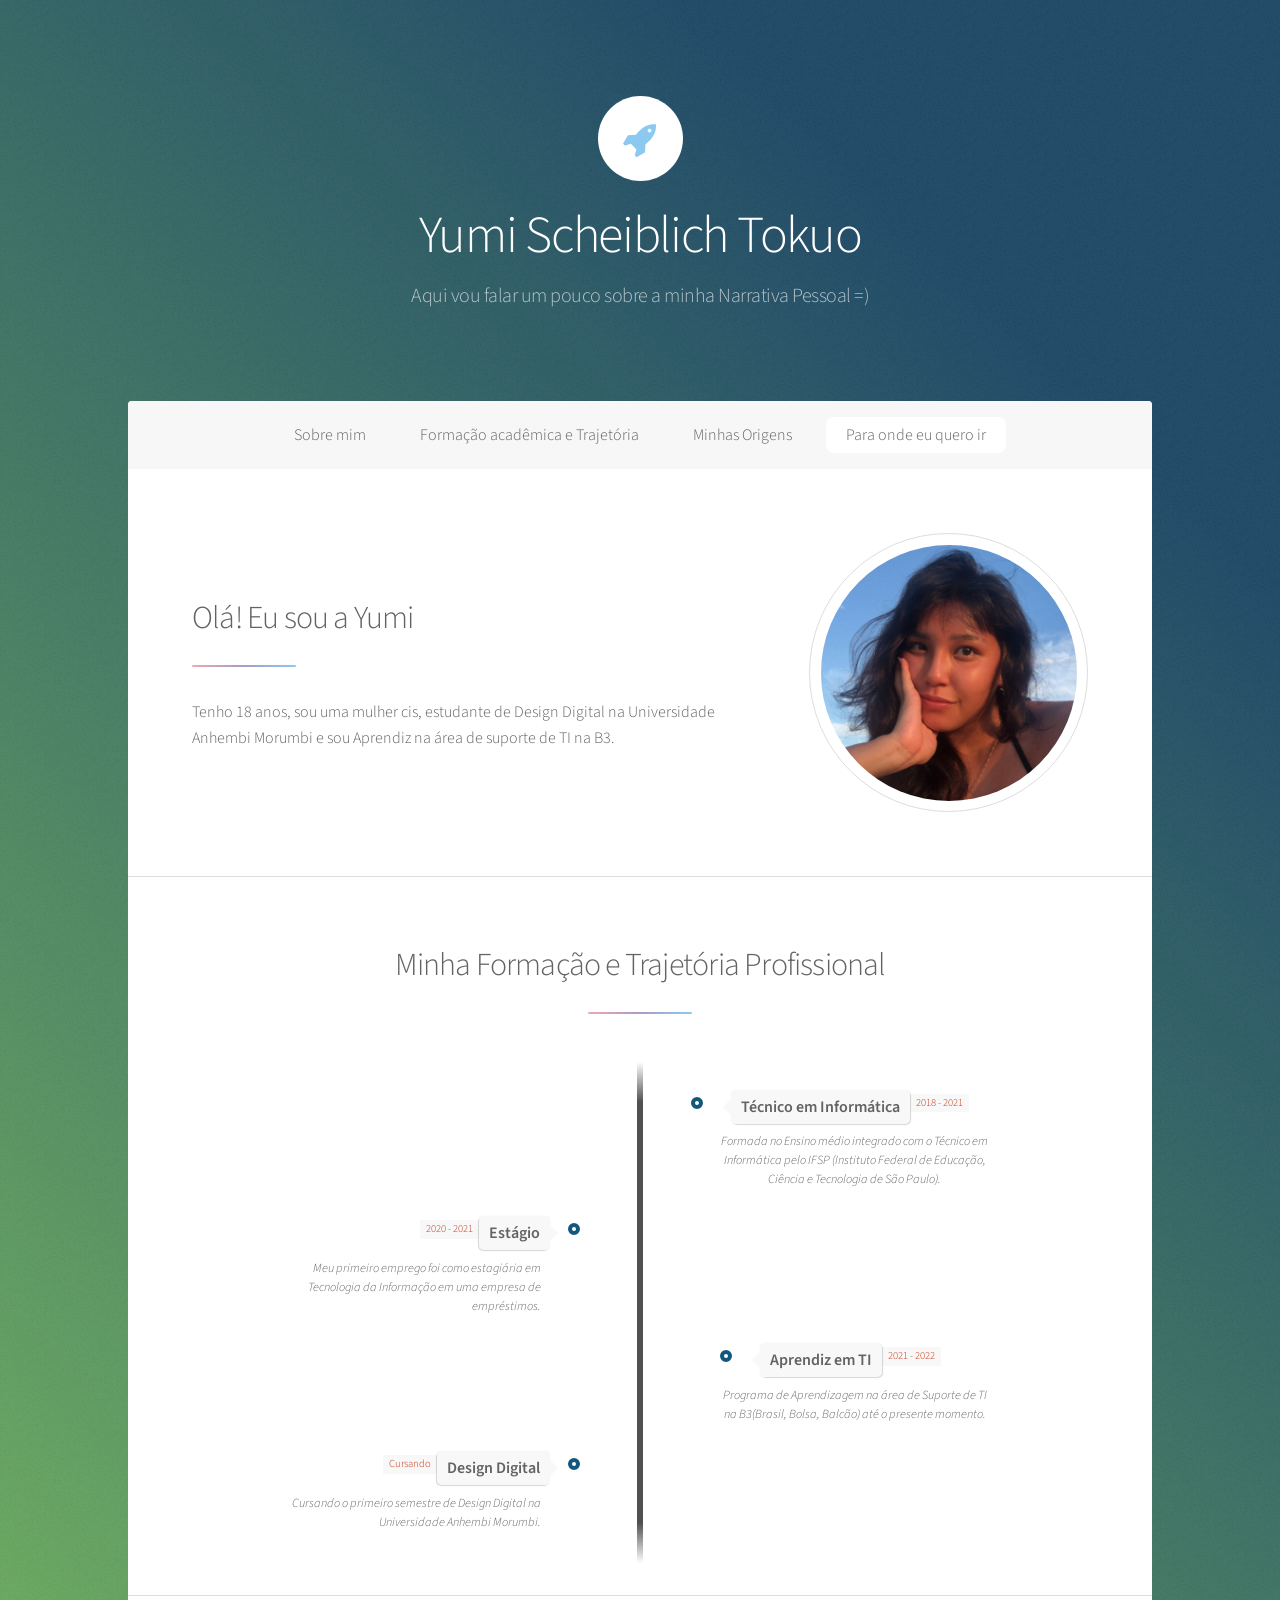
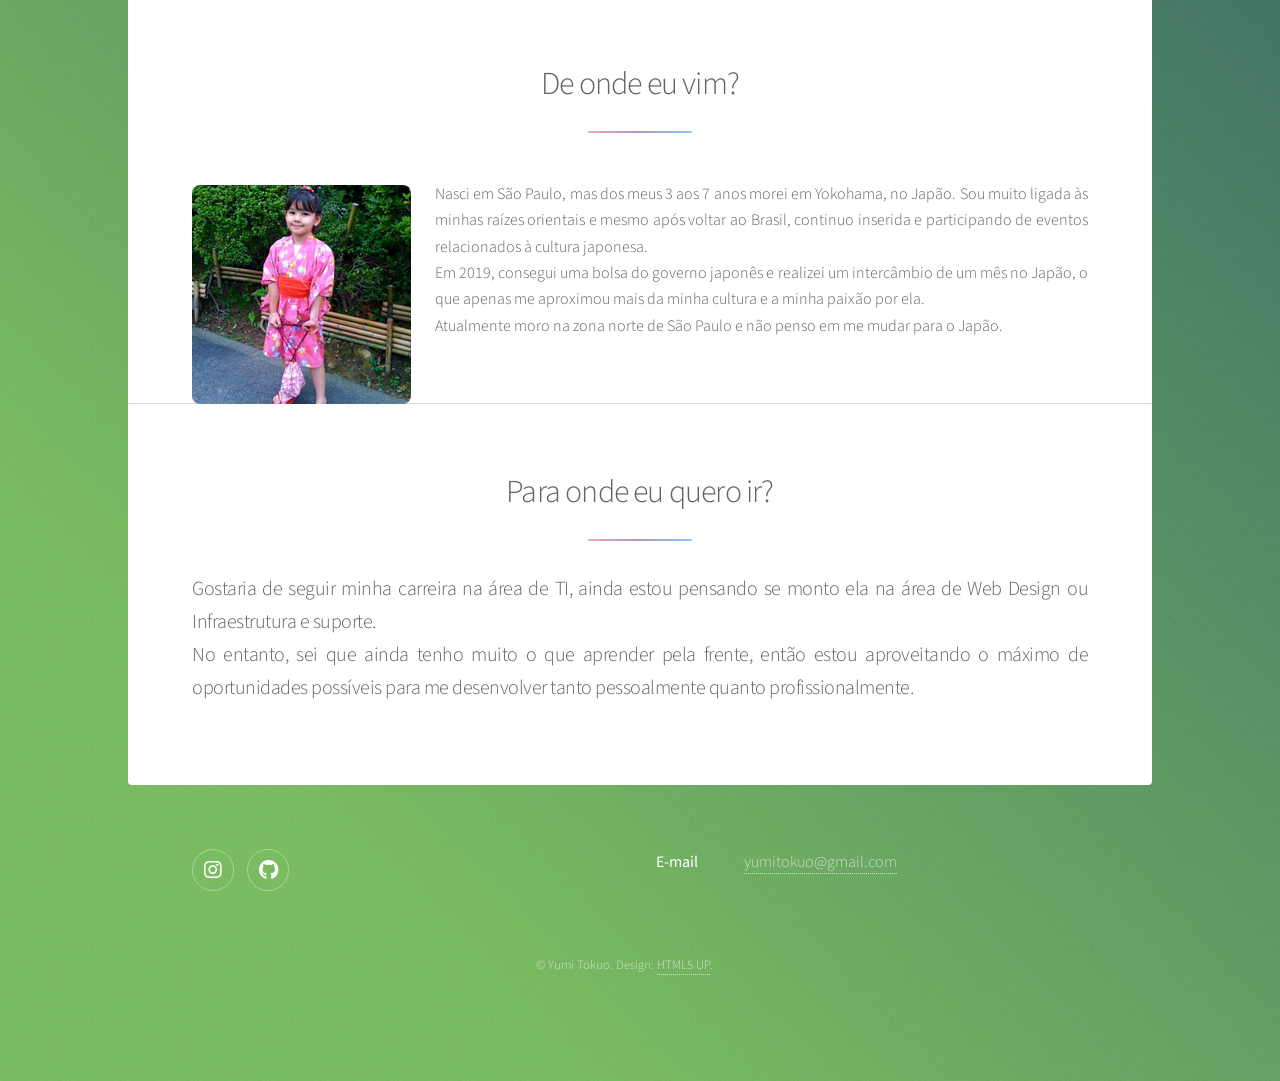
==== commit d48103b8: "email" ====
--- a/index.html
+++ b/index.html
@@ -95,7 +95,7 @@
 							o que apenas me aproximou mais da minha cultura e a minha paixão por ela.<br>
 							Atualmente moro na zona norte de São Paulo e não penso em me mudar para o Japão.</p>
 						</section>
-						
+
 						<section id="cta" class="main special">
 							<header class="major">
 								<h2>Para onde eu quero ir?</h2>
@@ -115,7 +115,6 @@
 						</ul>
 					</section>
 					<section>
-						<h2>Contato</h2>
 						<dl class="alt">
 							<dt>E-mail</dt>
 							<dd><a href="#">yumitokuo@gmail.com</a></dd>
--- a/assets/css/main.css
+++ b/assets/css/main.css
@@ -100,10 +100,10 @@
 
 	body {
 		background-color: #352570;
-		background-image: url("images/overlay.png"), -moz-linear-gradient(45deg, #6abb4a 15%, #1f4966 85%);
-		background-image: url("images/overlay.png"), -webkit-linear-gradient(45deg, #6abb4a 15%, #1f4966 85%);
-		background-image: url("images/overlay.png"), -ms-linear-gradient(45deg, #6abb4a 15%, #1f4966 85%);
-		background-image: url("images/overlay.png"), linear-gradient(45deg, #6abb4a 15%, #1f4966 85%);
+		background-image: url("images/overlay.png"), -moz-linear-gradient(45deg, rgb(122, 190, 94) 15%, #1f4966 85%);
+		background-image: url("images/overlay.png"), -webkit-linear-gradient(45deg, rgb(122, 190, 94) 15%, #1f4966 85%);
+		background-image: url("images/overlay.png"), -ms-linear-gradient(45deg, rgb(122, 190, 94) 15%, #1f4966 85%);
+		background-image: url("images/overlay.png"), linear-gradient(45deg, rgb(122, 190, 94) 15%, #1f4966 85%);
 	}
 
 		body.is-preload *, body.is-preload *:before, body.is-preload *:after {
@@ -4000,7 +4000,7 @@
 			  margin-left: -9px;
 			  background: #fff;
 			  border-radius: 10px;
-			  border: 4px solid rgb(255,80,80);
+			  border: 4px solid rgb(20, 87, 126);
 			  z-index: 10;
 		  }
 		  
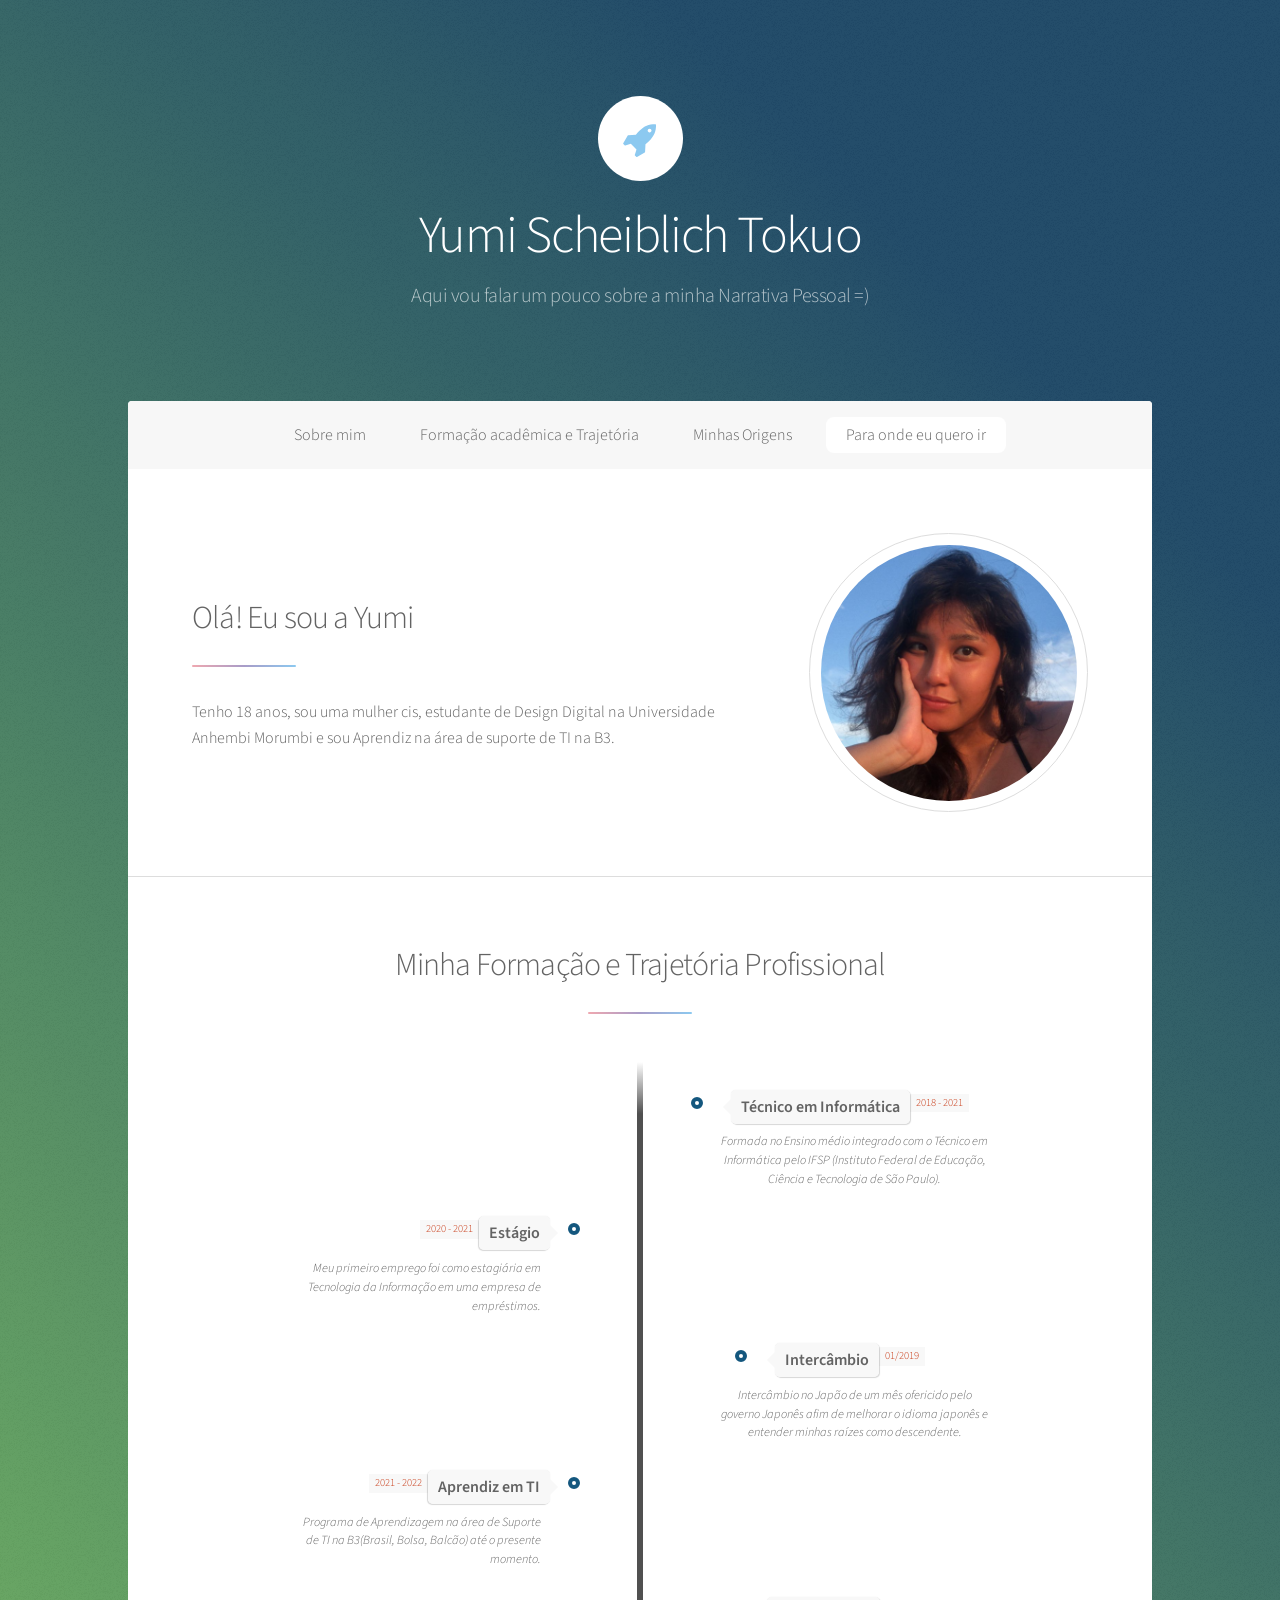
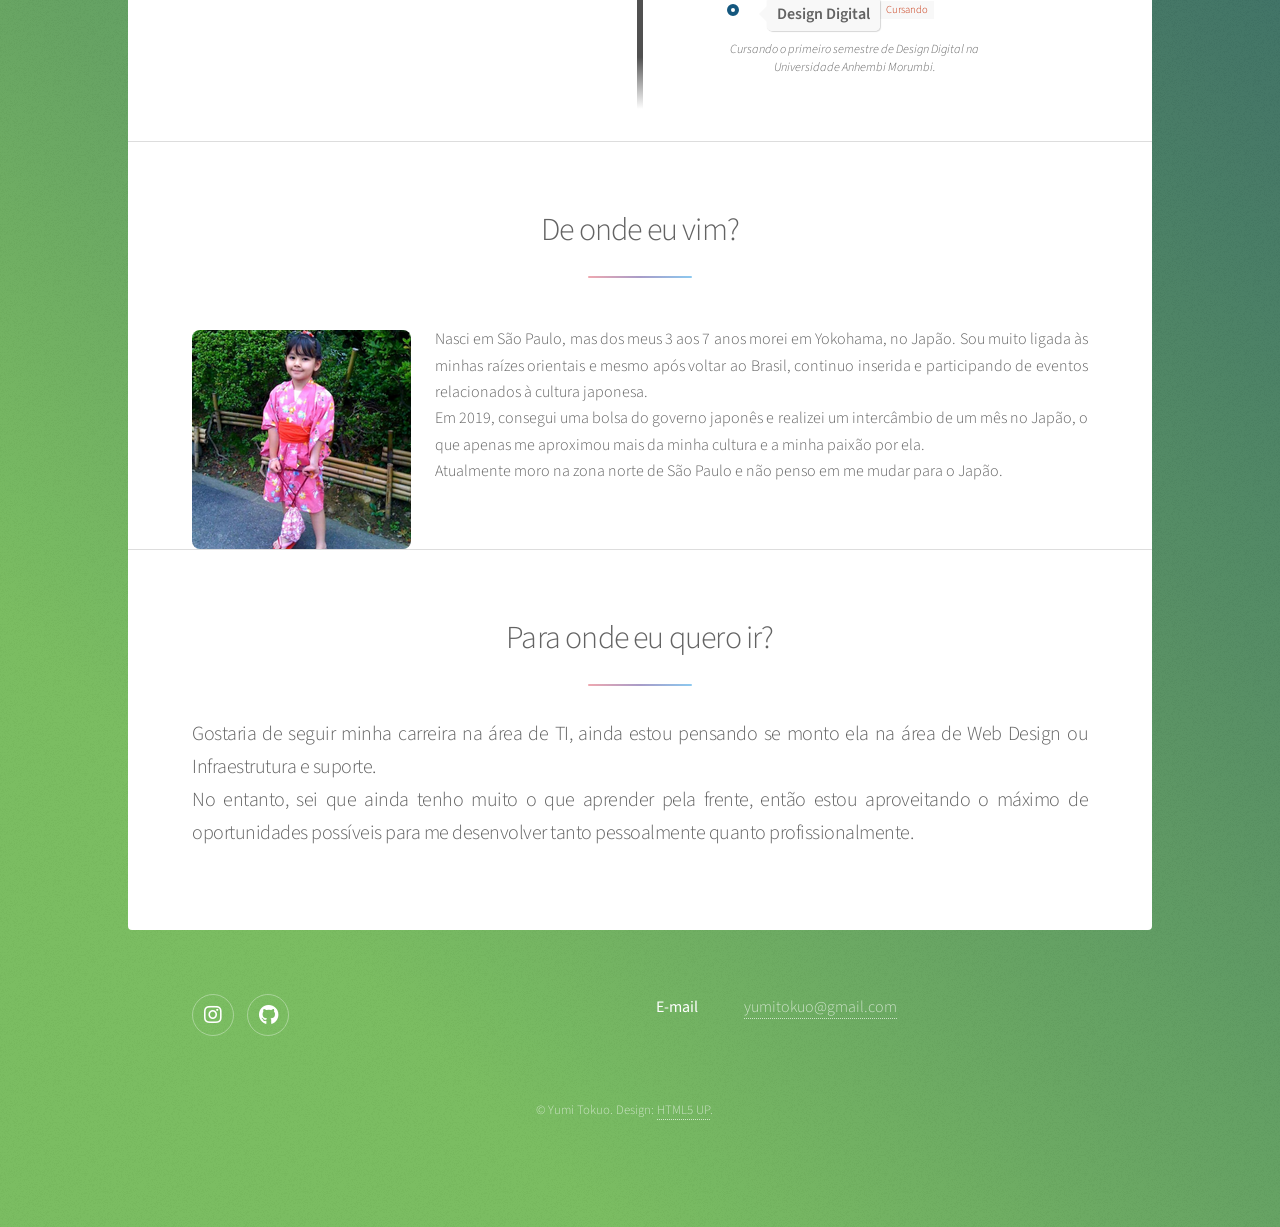
==== commit 93b63271: "intercâmbio" ====
--- a/index.html
+++ b/index.html
@@ -65,6 +65,15 @@
 								<li>
 									<div class="direction-r">
 										<div class="flag-wrapper">
+											<span class="flag">Intercâmbio</span>
+											<span class="time-wrapper"><span class="time">01/2019</span></span>
+										</div>
+										<div class="desc">Intercâmbio no Japão de um mês ofericido pelo governo Japonês afim de melhorar o idioma japonês e entender minhas raízes como descendente.</div>
+									</div>
+								</li>
+								<li>
+									<div class="direction-l">
+										<div class="flag-wrapper">
 											<span class="flag">Aprendiz em TI    </span>
 											<span class="time-wrapper"><span class="time">2021 - 2022</span></span>
 										</div>
@@ -72,7 +81,7 @@
 									</div>
 								</li>
 								<li>
-									<div class="direction-l">
+									<div class="direction-r">
 										<div class="flag-wrapper">
 											<span class="flag">Design Digital</span>
 											<span class="time-wrapper"><span class="time">Cursando</span></span>
